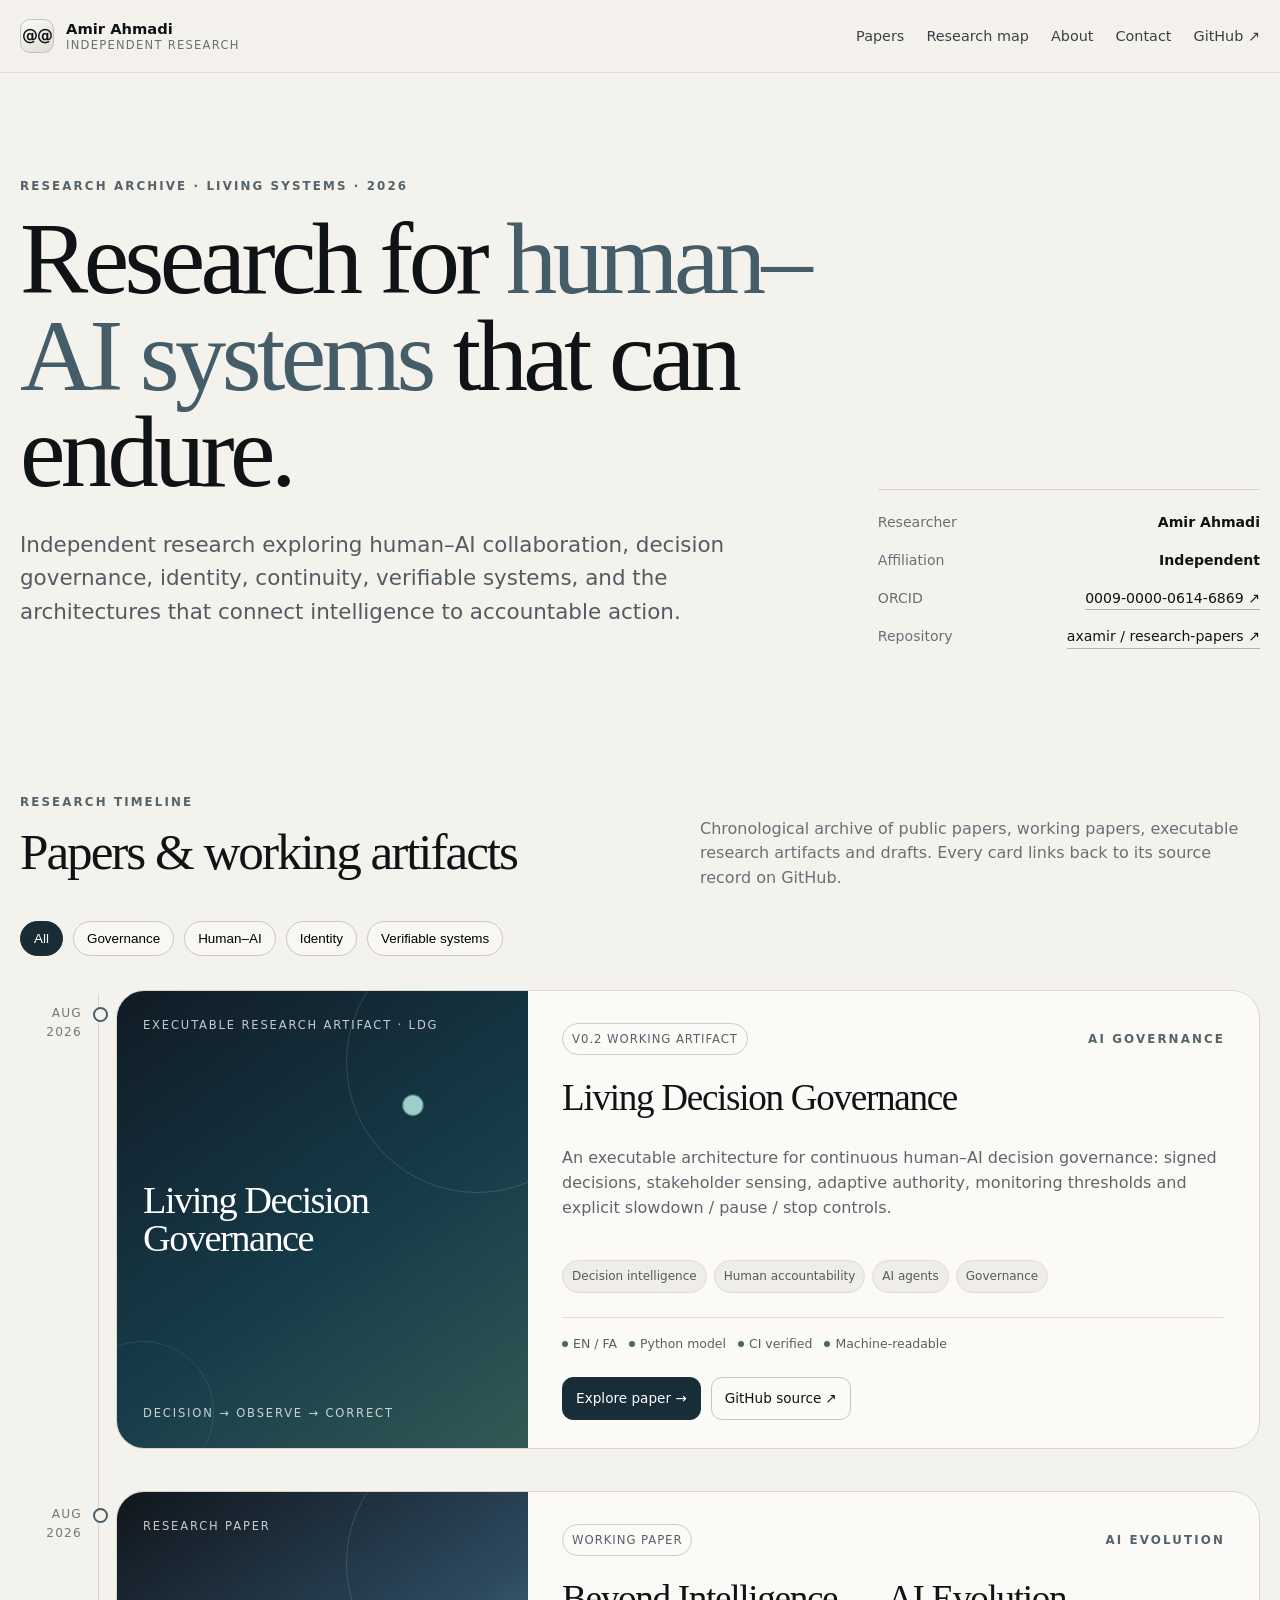
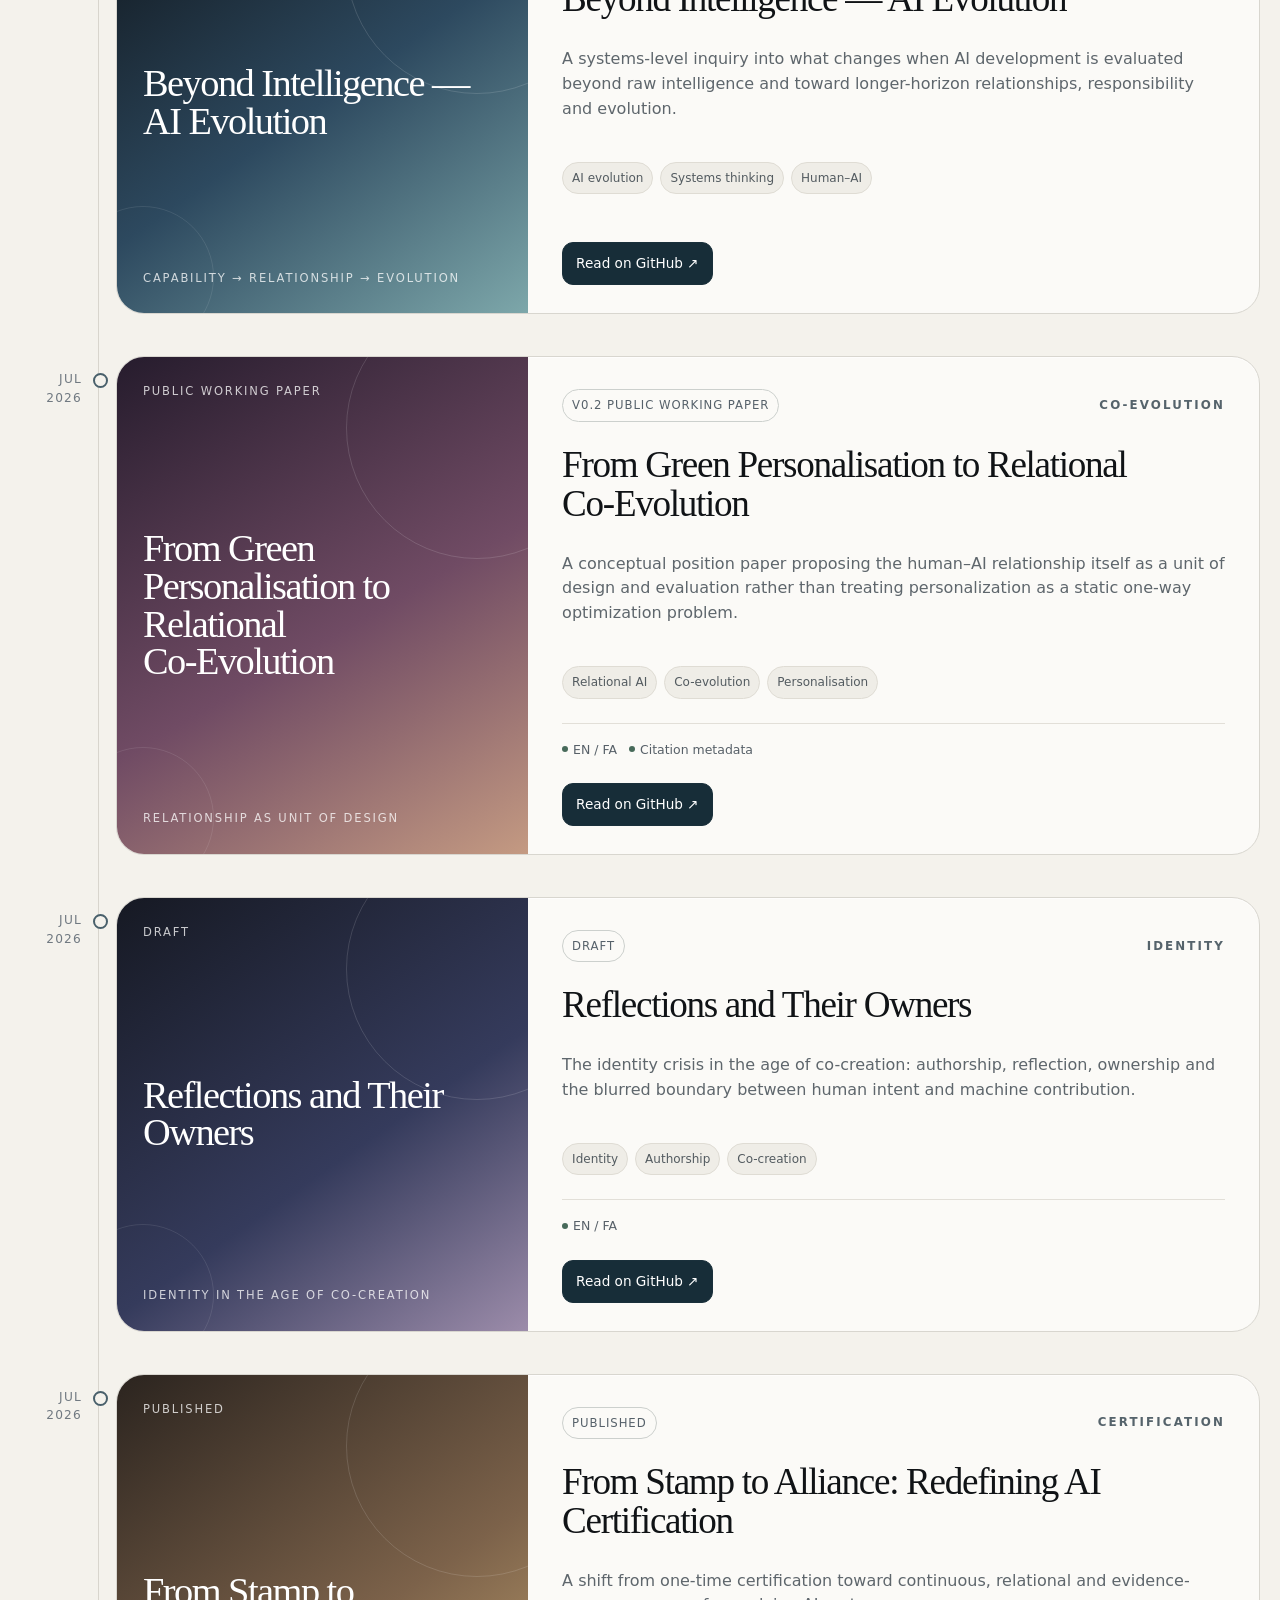
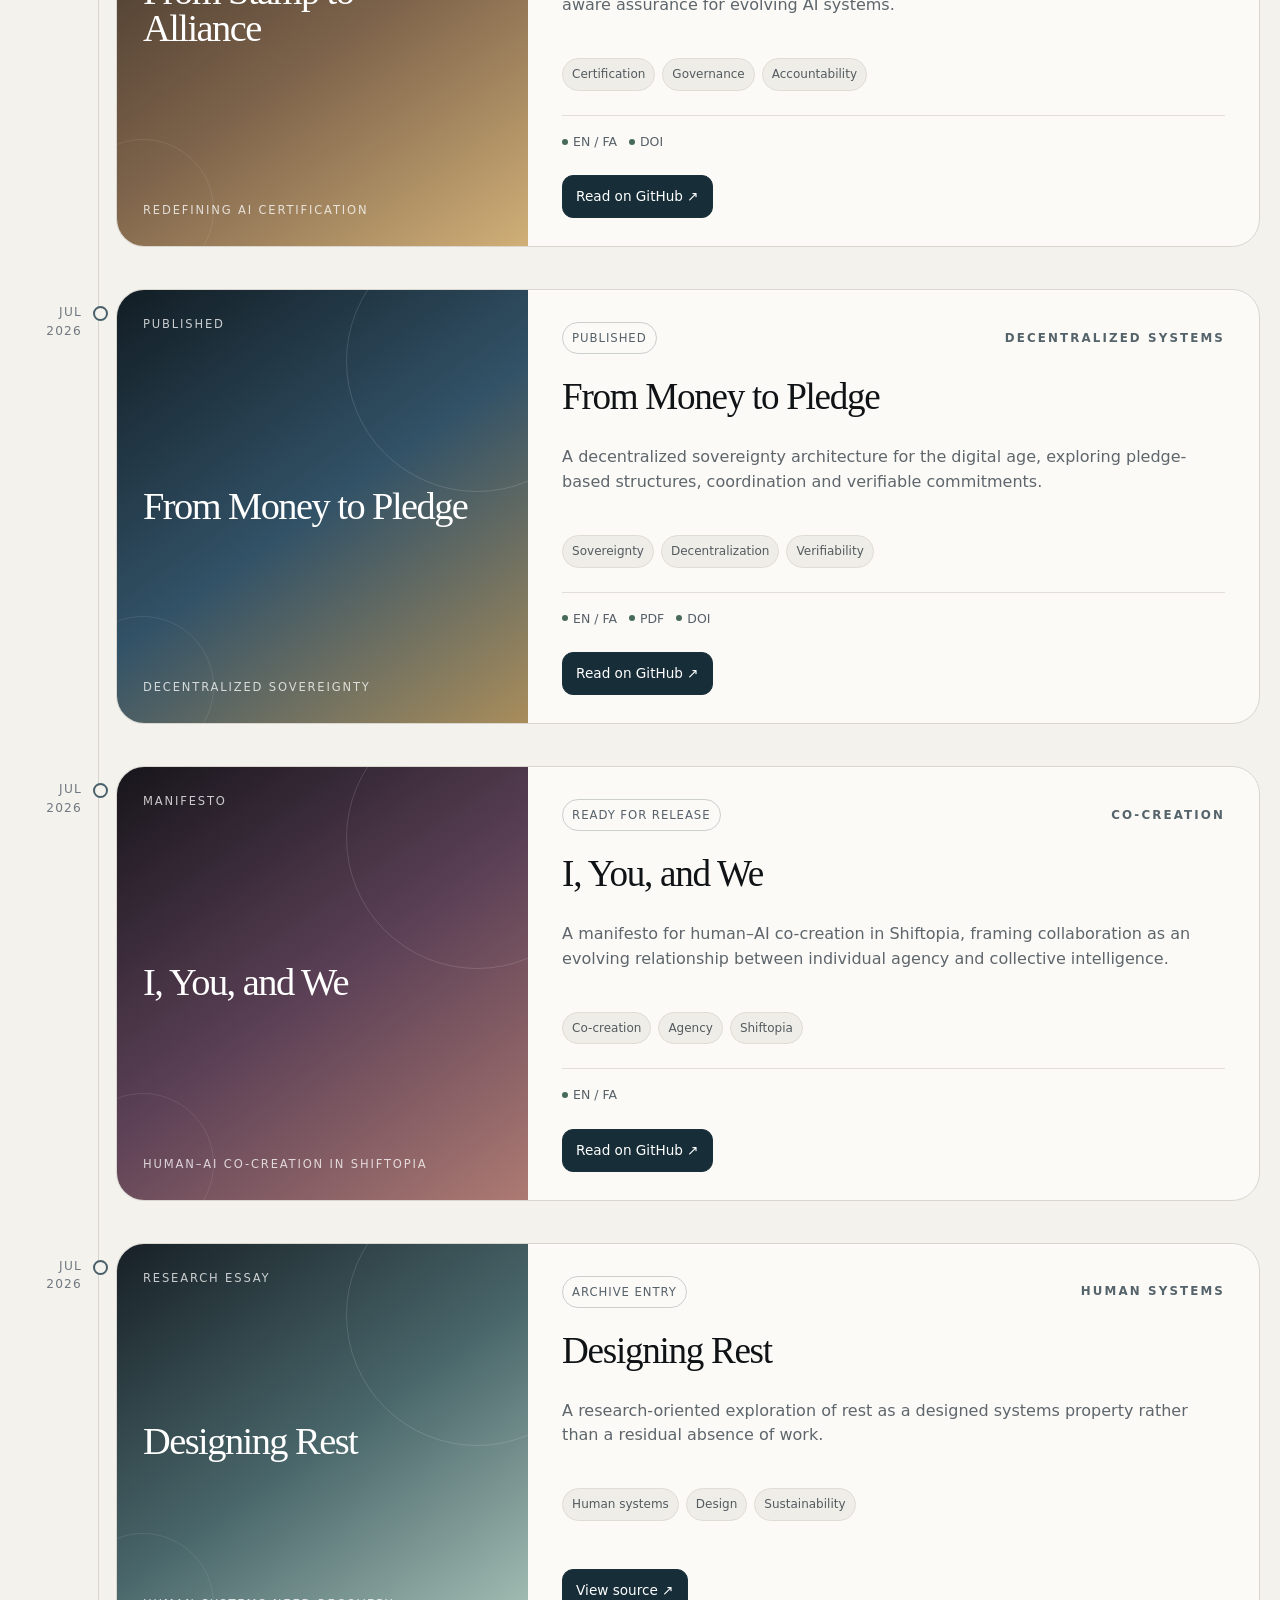
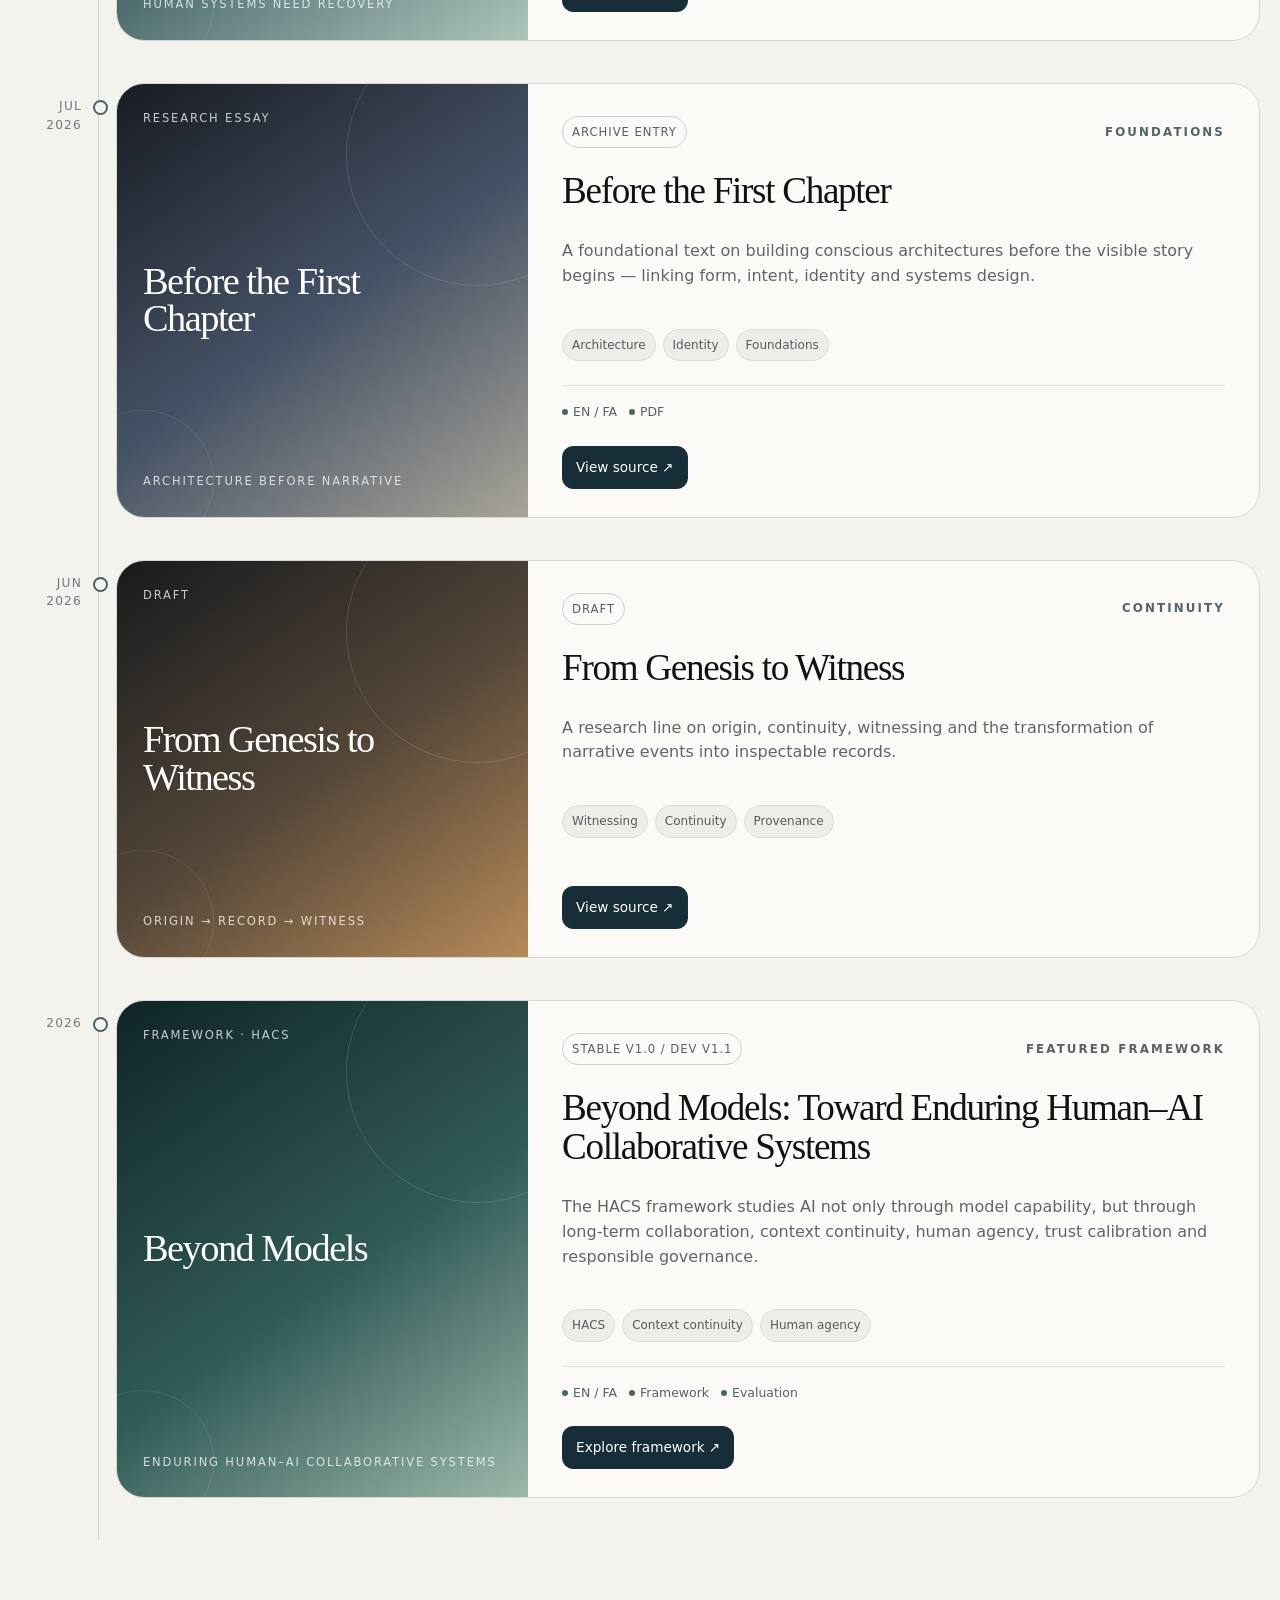
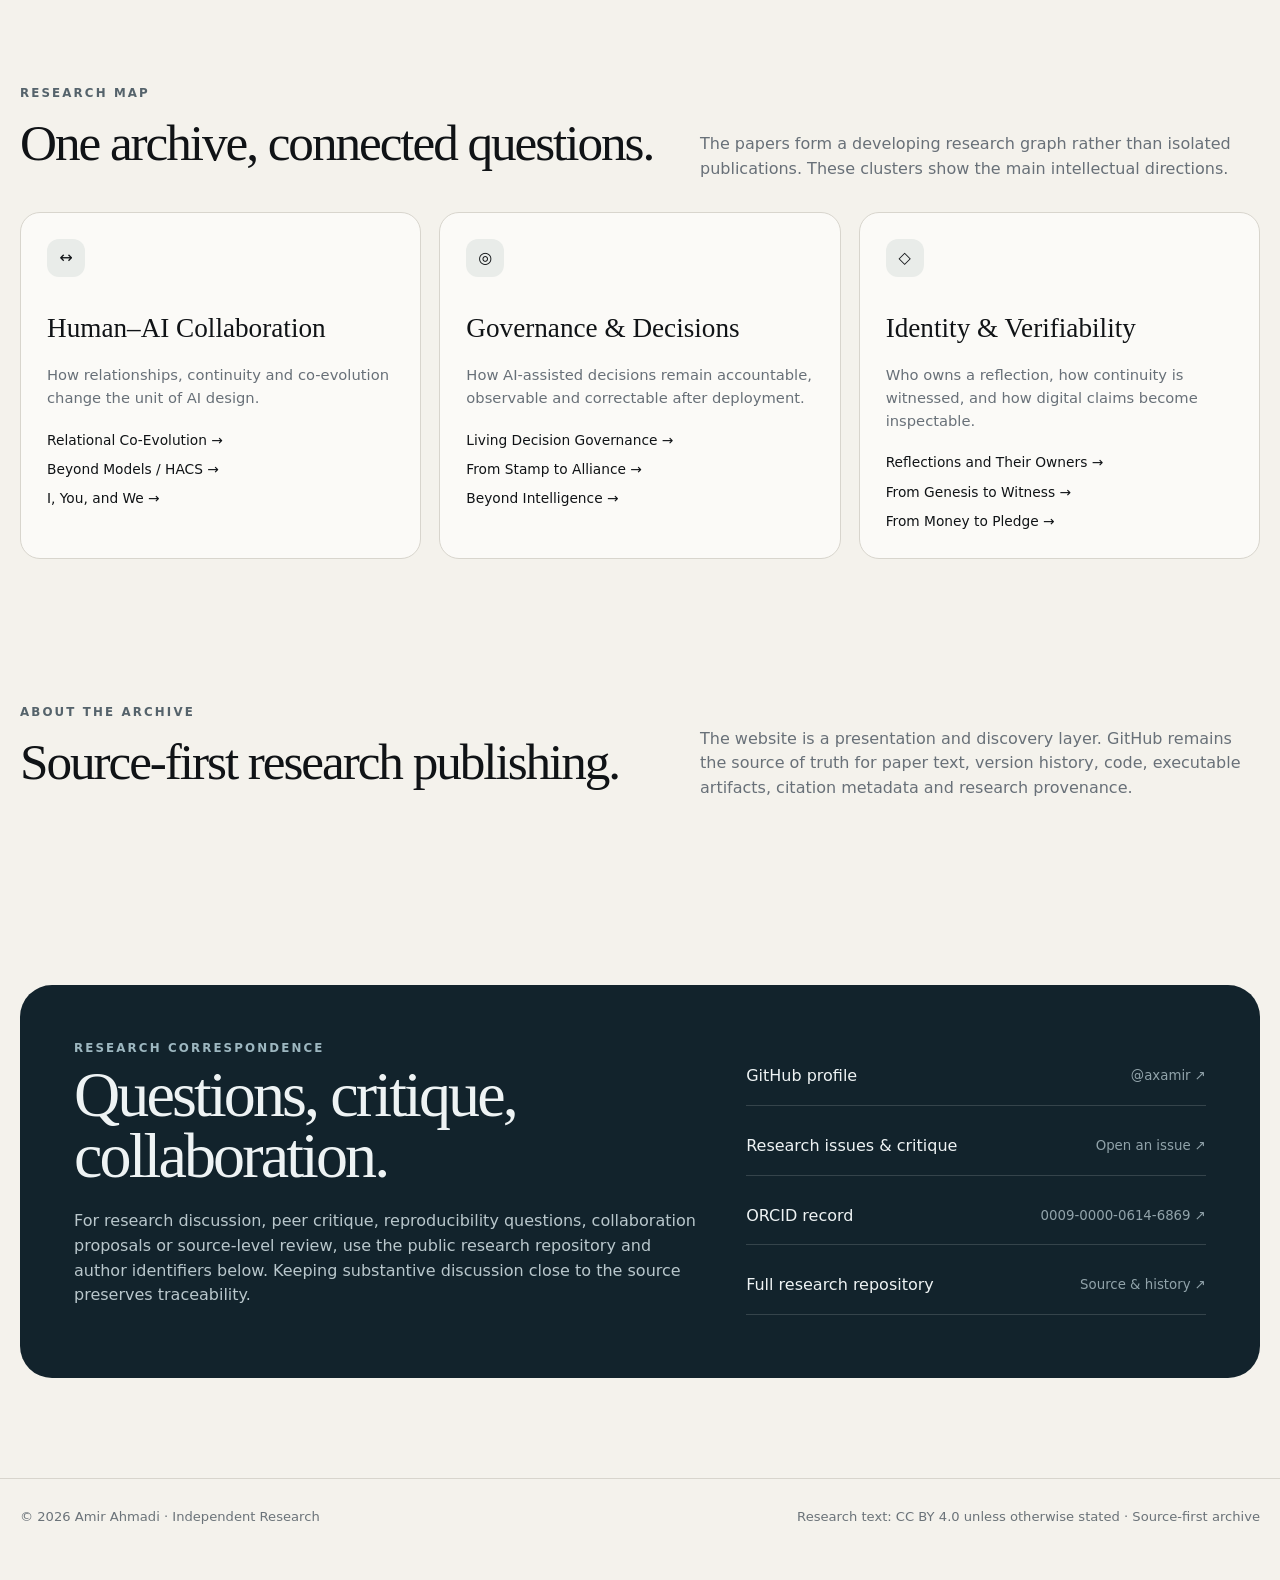
==== site/index.html @ e6591ce4 "Build professional responsive research hub landing page" ====
<!doctype html>
<html lang="en">
<head>
<meta charset="utf-8"><meta name="viewport" content="width=device-width,initial-scale=1"><meta name="theme-color" content="#f4f2ec">
<title>Amir Ahmadi — Research</title>
<meta name="description" content="Independent research on human–AI collaboration, governance, identity, decision intelligence and verifiable systems by Amir Ahmadi.">
<meta property="og:title" content="Amir Ahmadi — Research"><meta property="og:description" content="Independent research on human–AI systems, governance, identity and verifiable systems."><meta property="og:type" content="website">
<link rel="stylesheet" href="assets/styles.css">
</head>
<body>
<header class="topbar"><div class="shell nav">
<a class="brand" href="#top" aria-label="Amir Ahmadi Research home"><span class="brand-mark">@@</span><span class="brand-copy"><strong>Amir Ahmadi</strong><span>Independent Research</span></span></a>
<nav class="navlinks" aria-label="Primary"><a href="#papers">Papers</a><a href="#map">Research map</a><a href="#about">About</a><a href="#contact">Contact</a><a href="https://github.com/axamir/amir-ahmadi-research-papers" target="_blank" rel="noopener">GitHub ↗</a></nav>
<button class="menu-btn" aria-label="Open menu" aria-expanded="false">☰</button>
</div></header>
<main id="top">
<section class="hero"><div class="shell hero-grid"><div>
<div class="eyebrow">Research archive · living systems · 2026</div>
<h1>Research for <em>human–AI systems</em> that can endure.</h1>
<p class="lead">Independent research exploring human–AI collaboration, decision governance, identity, continuity, verifiable systems, and the architectures that connect intelligence to accountable action.</p>
</div><aside class="hero-meta" aria-label="Research profile">
<div class="meta-row"><span>Researcher</span><strong>Amir Ahmadi</strong></div><div class="meta-row"><span>Affiliation</span><strong>Independent</strong></div><div class="meta-row"><span>ORCID</span><a href="https://orcid.org/0009-0000-0614-6869" target="_blank" rel="noopener">0009-0000-0614-6869 ↗</a></div><div class="meta-row"><span>Repository</span><a href="https://github.com/axamir/amir-ahmadi-research-papers" target="_blank" rel="noopener">axamir / research-papers ↗</a></div>
</aside></div></section>
<section class="section" id="papers"><div class="shell"><div class="section-head"><div><div class="eyebrow">Research timeline</div><h2>Papers & working artifacts</h2></div><p>Chronological archive of public papers, working papers, executable research artifacts and drafts. Every card links back to its source record on GitHub.</p></div>
<div class="toolbar" aria-label="Filter papers"><button class="chip active" data-filter="all">All</button><button class="chip" data-filter="governance">Governance</button><button class="chip" data-filter="collaboration">Human–AI</button><button class="chip" data-filter="identity">Identity</button><button class="chip" data-filter="verifiable">Verifiable systems</button></div>
<div class="timeline">
<article class="entry" data-topic="governance collaboration verifiable"><div class="entry-date">Aug<br>2026</div><div class="paper-card"><div class="cover ldg"><div class="cover-kicker">Executable Research Artifact · LDG</div><div class="cover-title">Living Decision Governance</div><div class="cover-code">Decision → Observe → Correct</div></div><div class="paper-body"><div class="paper-top"><span class="status">v0.2 working artifact</span><span class="eyebrow">AI governance</span></div><h3>Living Decision Governance</h3><p class="subtitle">An executable architecture for continuous human–AI decision governance: signed decisions, stakeholder sensing, adaptive authority, monitoring thresholds and explicit slowdown / pause / stop controls.</p><div class="tags"><span class="tag">Decision intelligence</span><span class="tag">Human accountability</span><span class="tag">AI agents</span><span class="tag">Governance</span></div><div class="badges"><span>EN / FA</span><span>Python model</span><span>CI verified</span><span>Machine-readable</span></div><div class="actions"><a class="btn primary" href="../papers/2026-living-decision-governance/website/index.html">Explore paper →</a><a class="btn ghost" href="https://github.com/axamir/amir-ahmadi-research-papers/tree/main/papers/2026-living-decision-governance" target="_blank" rel="noopener">GitHub source ↗</a></div></div></div></article>
<article class="entry" data-topic="collaboration governance"><div class="entry-date">Aug<br>2026</div><div class="paper-card"><div class="cover beyond"><div class="cover-kicker">Research Paper</div><div class="cover-title">Beyond Intelligence — AI Evolution</div><div class="cover-code">Capability → Relationship → Evolution</div></div><div class="paper-body"><div class="paper-top"><span class="status">Working paper</span><span class="eyebrow">AI evolution</span></div><h3>Beyond Intelligence — AI Evolution</h3><p class="subtitle">A systems-level inquiry into what changes when AI development is evaluated beyond raw intelligence and toward longer-horizon relationships, responsibility and evolution.</p><div class="tags"><span class="tag">AI evolution</span><span class="tag">Systems thinking</span><span class="tag">Human–AI</span></div><div class="actions"><a class="btn primary" href="https://github.com/axamir/amir-ahmadi-research-papers/tree/main/papers/beyond-intelligence-ai-evolution" target="_blank" rel="noopener">Read on GitHub ↗</a></div></div></div></article>
<article class="entry" data-topic="collaboration"><div class="entry-date">Jul<br>2026</div><div class="paper-card"><div class="cover relation"><div class="cover-kicker">Public Working Paper</div><div class="cover-title">From Green Personalisation to Relational Co‑Evolution</div><div class="cover-code">Relationship as unit of design</div></div><div class="paper-body"><div class="paper-top"><span class="status">v0.2 public working paper</span><span class="eyebrow">Co-evolution</span></div><h3>From Green Personalisation to Relational Co‑Evolution</h3><p class="subtitle">A conceptual position paper proposing the human–AI relationship itself as a unit of design and evaluation rather than treating personalization as a static one-way optimization problem.</p><div class="tags"><span class="tag">Relational AI</span><span class="tag">Co-evolution</span><span class="tag">Personalisation</span></div><div class="badges"><span>EN / FA</span><span>Citation metadata</span></div><div class="actions"><a class="btn primary" href="https://github.com/axamir/amir-ahmadi-research-papers/tree/main/papers/2026-relational-co-evolution" target="_blank" rel="noopener">Read on GitHub ↗</a></div></div></div></article>
<article class="entry" data-topic="collaboration identity"><div class="entry-date">Jul<br>2026</div><div class="paper-card"><div class="cover reflect"><div class="cover-kicker">Draft</div><div class="cover-title">Reflections and Their Owners</div><div class="cover-code">Identity in the age of co-creation</div></div><div class="paper-body"><div class="paper-top"><span class="status">Draft</span><span class="eyebrow">Identity</span></div><h3>Reflections and Their Owners</h3><p class="subtitle">The identity crisis in the age of co-creation: authorship, reflection, ownership and the blurred boundary between human intent and machine contribution.</p><div class="tags"><span class="tag">Identity</span><span class="tag">Authorship</span><span class="tag">Co-creation</span></div><div class="badges"><span>EN / FA</span></div><div class="actions"><a class="btn primary" href="https://github.com/axamir/amir-ahmadi-research-papers/tree/main/papers/2026-reflections-and-their-owners" target="_blank" rel="noopener">Read on GitHub ↗</a></div></div></div></article>
<article class="entry" data-topic="verifiable governance"><div class="entry-date">Jul<br>2026</div><div class="paper-card"><div class="cover stamp"><div class="cover-kicker">Published</div><div class="cover-title">From Stamp to Alliance</div><div class="cover-code">Redefining AI certification</div></div><div class="paper-body"><div class="paper-top"><span class="status">Published</span><span class="eyebrow">Certification</span></div><h3>From Stamp to Alliance: Redefining AI Certification</h3><p class="subtitle">A shift from one-time certification toward continuous, relational and evidence-aware assurance for evolving AI systems.</p><div class="tags"><span class="tag">Certification</span><span class="tag">Governance</span><span class="tag">Accountability</span></div><div class="badges"><span>EN / FA</span><span>DOI</span></div><div class="actions"><a class="btn primary" href="https://github.com/axamir/amir-ahmadi-research-papers/tree/main/papers/2026-from-stamp-to-alliance" target="_blank" rel="noopener">Read on GitHub ↗</a></div></div></div></article>
<article class="entry" data-topic="verifiable governance"><div class="entry-date">Jul<br>2026</div><div class="paper-card"><div class="cover pledge"><div class="cover-kicker">Published</div><div class="cover-title">From Money to Pledge</div><div class="cover-code">Decentralized sovereignty</div></div><div class="paper-body"><div class="paper-top"><span class="status">Published</span><span class="eyebrow">Decentralized systems</span></div><h3>From Money to Pledge</h3><p class="subtitle">A decentralized sovereignty architecture for the digital age, exploring pledge-based structures, coordination and verifiable commitments.</p><div class="tags"><span class="tag">Sovereignty</span><span class="tag">Decentralization</span><span class="tag">Verifiability</span></div><div class="badges"><span>EN / FA</span><span>PDF</span><span>DOI</span></div><div class="actions"><a class="btn primary" href="https://github.com/axamir/amir-ahmadi-research-papers/tree/main/papers/2026-from-pledge-to-sovereignty" target="_blank" rel="noopener">Read on GitHub ↗</a></div></div></div></article>
<article class="entry" data-topic="collaboration"><div class="entry-date">Jul<br>2026</div><div class="paper-card"><div class="cover manifesto"><div class="cover-kicker">Manifesto</div><div class="cover-title">I, You, and We</div><div class="cover-code">Human–AI co-creation in Shiftopia</div></div><div class="paper-body"><div class="paper-top"><span class="status">Ready for release</span><span class="eyebrow">Co-creation</span></div><h3>I, You, and We</h3><p class="subtitle">A manifesto for human–AI co-creation in Shiftopia, framing collaboration as an evolving relationship between individual agency and collective intelligence.</p><div class="tags"><span class="tag">Co-creation</span><span class="tag">Agency</span><span class="tag">Shiftopia</span></div><div class="badges"><span>EN / FA</span></div><div class="actions"><a class="btn primary" href="https://github.com/axamir/amir-ahmadi-research-papers/tree/main/papers/2026-human-ai-co-creation-manifesto" target="_blank" rel="noopener">Read on GitHub ↗</a></div></div></div></article>
<article class="entry" data-topic="collaboration"><div class="entry-date">Jul<br>2026</div><div class="paper-card"><div class="cover rest"><div class="cover-kicker">Research Essay</div><div class="cover-title">Designing Rest</div><div class="cover-code">Human systems need recovery</div></div><div class="paper-body"><div class="paper-top"><span class="status">Archive entry</span><span class="eyebrow">Human systems</span></div><h3>Designing Rest</h3><p class="subtitle">A research-oriented exploration of rest as a designed systems property rather than a residual absence of work.</p><div class="tags"><span class="tag">Human systems</span><span class="tag">Design</span><span class="tag">Sustainability</span></div><div class="actions"><a class="btn primary" href="https://github.com/axamir/amir-ahmadi-research-papers/tree/main/papers/2026-designing-rest" target="_blank" rel="noopener">View source ↗</a></div></div></div></article>
<article class="entry" data-topic="collaboration identity"><div class="entry-date">Jul<br>2026</div><div class="paper-card"><div class="cover chapter"><div class="cover-kicker">Research Essay</div><div class="cover-title">Before the First Chapter</div><div class="cover-code">Architecture before narrative</div></div><div class="paper-body"><div class="paper-top"><span class="status">Archive entry</span><span class="eyebrow">Foundations</span></div><h3>Before the First Chapter</h3><p class="subtitle">A foundational text on building conscious architectures before the visible story begins — linking form, intent, identity and systems design.</p><div class="tags"><span class="tag">Architecture</span><span class="tag">Identity</span><span class="tag">Foundations</span></div><div class="badges"><span>EN / FA</span><span>PDF</span></div><div class="actions"><a class="btn primary" href="https://github.com/axamir/amir-ahmadi-research-papers/tree/main/papers/2026-before-the-first-chapter" target="_blank" rel="noopener">View source ↗</a></div></div></div></article>
<article class="entry" data-topic="identity verifiable"><div class="entry-date">Jun<br>2026</div><div class="paper-card"><div class="cover genesis"><div class="cover-kicker">Draft</div><div class="cover-title">From Genesis to Witness</div><div class="cover-code">Origin → record → witness</div></div><div class="paper-body"><div class="paper-top"><span class="status">Draft</span><span class="eyebrow">Continuity</span></div><h3>From Genesis to Witness</h3><p class="subtitle">A research line on origin, continuity, witnessing and the transformation of narrative events into inspectable records.</p><div class="tags"><span class="tag">Witnessing</span><span class="tag">Continuity</span><span class="tag">Provenance</span></div><div class="actions"><a class="btn primary" href="https://github.com/axamir/amir-ahmadi-research-papers/tree/main/papers/2026-from-genesis-to-witness" target="_blank" rel="noopener">View source ↗</a></div></div></div></article>
<article class="entry" data-topic="collaboration governance"><div class="entry-date">2026</div><div class="paper-card"><div class="cover hacs"><div class="cover-kicker">Framework · HACS</div><div class="cover-title">Beyond Models</div><div class="cover-code">Enduring Human–AI Collaborative Systems</div></div><div class="paper-body"><div class="paper-top"><span class="status">Stable v1.0 / dev v1.1</span><span class="eyebrow">Featured framework</span></div><h3>Beyond Models: Toward Enduring Human–AI Collaborative Systems</h3><p class="subtitle">The HACS framework studies AI not only through model capability, but through long-term collaboration, context continuity, human agency, trust calibration and responsible governance.</p><div class="tags"><span class="tag">HACS</span><span class="tag">Context continuity</span><span class="tag">Human agency</span></div><div class="badges"><span>EN / FA</span><span>Framework</span><span>Evaluation</span></div><div class="actions"><a class="btn primary" href="https://github.com/axamir/amir-ahmadi-research-papers/tree/main/2026/beyond-models-hacs" target="_blank" rel="noopener">Explore framework ↗</a></div></div></div></article>
</div></div></section>
<section class="section" id="map"><div class="shell"><div class="section-head"><div><div class="eyebrow">Research map</div><h2>One archive, connected questions.</h2></div><p>The papers form a developing research graph rather than isolated publications. These clusters show the main intellectual directions.</p></div><div class="research-map">
<div class="map-card"><div class="map-icon">↔</div><h3>Human–AI Collaboration</h3><p>How relationships, continuity and co-evolution change the unit of AI design.</p><div class="map-links"><a href="#papers">Relational Co-Evolution →</a><a href="#papers">Beyond Models / HACS →</a><a href="#papers">I, You, and We →</a></div></div>
<div class="map-card"><div class="map-icon">◎</div><h3>Governance & Decisions</h3><p>How AI-assisted decisions remain accountable, observable and correctable after deployment.</p><div class="map-links"><a href="#papers">Living Decision Governance →</a><a href="#papers">From Stamp to Alliance →</a><a href="#papers">Beyond Intelligence →</a></div></div>
<div class="map-card"><div class="map-icon">◇</div><h3>Identity & Verifiability</h3><p>Who owns a reflection, how continuity is witnessed, and how digital claims become inspectable.</p><div class="map-links"><a href="#papers">Reflections and Their Owners →</a><a href="#papers">From Genesis to Witness →</a><a href="#papers">From Money to Pledge →</a></div></div>
</div></div></section>
<section class="section" id="about"><div class="shell"><div class="section-head"><div><div class="eyebrow">About the archive</div><h2>Source-first research publishing.</h2></div><p>The website is a presentation and discovery layer. GitHub remains the source of truth for paper text, version history, code, executable artifacts, citation metadata and research provenance.</p></div></div></section>
<section class="contact" id="contact"><div class="shell"><div class="contact-card"><div><div class="eyebrow" style="color:#9db7c0">Research correspondence</div><h2>Questions, critique, collaboration.</h2><p>For research discussion, peer critique, reproducibility questions, collaboration proposals or source-level review, use the public research repository and author identifiers below. Keeping substantive discussion close to the source preserves traceability.</p></div><div class="contact-links">
<a class="contact-link" href="https://github.com/axamir" target="_blank" rel="noopener"><span>GitHub profile</span><small>@axamir ↗</small></a>
<a class="contact-link" href="https://github.com/axamir/amir-ahmadi-research-papers/issues" target="_blank" rel="noopener"><span>Research issues & critique</span><small>Open an issue ↗</small></a>
<a class="contact-link" href="https://orcid.org/0009-0000-0614-6869" target="_blank" rel="noopener"><span>ORCID record</span><small>0009-0000-0614-6869 ↗</small></a>
<a class="contact-link" href="https://github.com/axamir/amir-ahmadi-research-papers" target="_blank" rel="noopener"><span>Full research repository</span><small>Source & history ↗</small></a>
</div></div></div></section>
</main>
<footer class="footer"><div class="shell footer-row"><span>© <span data-year>2026</span> Amir Ahmadi · Independent Research</span><span>Research text: CC BY 4.0 unless otherwise stated · Source-first archive</span></div></footer>
<script src="assets/app.js"></script>
</body></html>
---- site/assets/styles.css ----
:root{
  --bg:#f4f2ec;--surface:#fbfaf7;--ink:#101316;--muted:#687078;--line:#d8d5cd;
  --accent:#162d3a;--accent2:#7c9aa3;--warm:#9b7653;--good:#315b49;--shadow:0 18px 55px rgba(24,31,35,.08);
  --radius-xl:28px;--radius-lg:20px;--radius-md:14px;--max:1320px;
}
*{box-sizing:border-box}html{scroll-behavior:smooth}body{margin:0;background:var(--bg);color:var(--ink);font-family:Inter,ui-sans-serif,system-ui,-apple-system,BlinkMacSystemFont,"Segoe UI",sans-serif;line-height:1.55;-webkit-font-smoothing:antialiased}a{color:inherit}img{max-width:100%;display:block}.shell{width:min(calc(100% - 40px),var(--max));margin:auto}.topbar{position:sticky;top:0;z-index:40;background:rgba(244,242,236,.86);backdrop-filter:blur(18px);border-bottom:1px solid rgba(16,19,22,.08)}.nav{height:72px;display:flex;align-items:center;justify-content:space-between;gap:24px}.brand{display:flex;align-items:center;gap:12px;text-decoration:none}.brand-mark{width:34px;height:34px;border-radius:10px;border:1px solid #bec3c4;display:grid;place-items:center;background:linear-gradient(145deg,#fcfcf8,#dedbd3);font-weight:800;letter-spacing:-.06em}.brand-copy{display:grid;line-height:1.05}.brand-copy strong{font-size:.92rem}.brand-copy span{font-size:.72rem;color:var(--muted);letter-spacing:.11em;text-transform:uppercase;margin-top:3px}.navlinks{display:flex;align-items:center;gap:22px}.navlinks a{text-decoration:none;font-size:.9rem;color:#394047}.navlinks a:hover{color:#000}.menu-btn{display:none;border:0;background:transparent;padding:8px;font-size:1.2rem}.hero{padding:104px 0 72px}.hero-grid{display:grid;grid-template-columns:minmax(0,1.35fr) minmax(300px,.65fr);gap:64px;align-items:end}.eyebrow{text-transform:uppercase;letter-spacing:.18em;font-size:.74rem;color:#55636b;font-weight:700}.hero h1{font-family:Georgia,"Times New Roman",serif;font-weight:500;letter-spacing:-.045em;line-height:.94;font-size:clamp(4rem,8vw,7.6rem);margin:16px 0 28px;max-width:980px}.hero h1 em{font-style:normal;color:#455d68}.lead{font-size:clamp(1.08rem,1.7vw,1.34rem);color:#525b62;max-width:760px}.hero-meta{border-top:1px solid var(--line);padding-top:22px;display:grid;gap:16px}.meta-row{display:flex;justify-content:space-between;gap:18px;font-size:.88rem}.meta-row span:first-child{color:var(--muted)}.meta-row a{text-decoration:none;border-bottom:1px solid #aeb5b5}.section{padding:72px 0}.section-head{display:flex;align-items:end;justify-content:space-between;gap:24px;margin-bottom:30px}.section-head h2{font-family:Georgia,"Times New Roman",serif;font-size:clamp(2.2rem,4vw,4.1rem);letter-spacing:-.04em;font-weight:500;margin:0}.section-head p{color:var(--muted);max-width:560px;margin:0}.toolbar{display:flex;gap:10px;flex-wrap:wrap;margin:20px 0 34px}.chip{appearance:none;border:1px solid #cac7c0;background:#f8f7f3;padding:9px 13px;border-radius:999px;font-size:.84rem;cursor:pointer}.chip.active,.chip:hover{background:#192b35;color:white;border-color:#192b35}.timeline{position:relative}.timeline:before{content:"";position:absolute;left:78px;top:4px;bottom:0;width:1px;background:var(--line)}.entry{display:grid;grid-template-columns:62px 1fr;gap:34px;padding:0 0 42px;position:relative}.entry-date{font-size:.76rem;text-transform:uppercase;letter-spacing:.1em;color:#707981;text-align:right;padding-top:14px}.entry-date:after{content:"";position:absolute;left:73px;top:17px;width:11px;height:11px;border-radius:50%;background:var(--bg);border:2px solid #49606b}.paper-card{display:grid;grid-template-columns:minmax(240px,.72fr) minmax(0,1.28fr);background:var(--surface);border:1px solid #d8d6cf;border-radius:var(--radius-xl);overflow:hidden;box-shadow:0 1px 0 rgba(255,255,255,.7) inset;transition:transform .25s ease,box-shadow .25s ease,border-color .25s ease}.paper-card:hover{transform:translateY(-4px);box-shadow:var(--shadow);border-color:#c5c1b6}.cover{min-height:330px;position:relative;overflow:hidden;padding:26px;display:flex;flex-direction:column;justify-content:space-between;color:white}.cover:before,.cover:after{content:"";position:absolute;border-radius:50%;filter:blur(.1px);opacity:.55}.cover:before{width:260px;height:260px;right:-80px;top:-60px;border:1px solid rgba(255,255,255,.25)}.cover:after{width:140px;height:140px;left:-45px;bottom:-35px;border:1px solid rgba(255,255,255,.18)}.cover.ldg{background:radial-gradient(circle at 72% 25%,#9dcec9 0 2%,transparent 2.5%),linear-gradient(145deg,#101b25,#163b49 55%,#315a55)}.cover.relation{background:linear-gradient(150deg,#261c2d,#704b64 55%,#c49a82)}.cover.hacs{background:linear-gradient(145deg,#0f2427,#315b57 55%,#9bb8a9)}.cover.reflect{background:linear-gradient(145deg,#161923,#353b5c 58%,#9c8caa)}.cover.stamp{background:linear-gradient(145deg,#2b241f,#7c624a 55%,#d0af77)}.cover.pledge{background:linear-gradient(145deg,#121d24,#325267 50%,#a98d5b)}.cover.manifesto{background:linear-gradient(145deg,#17151b,#5b4056 50%,#ad7a72)}.cover.rest{background:linear-gradient(145deg,#172026,#49666a 50%,#abc5ba)}.cover.chapter{background:linear-gradient(145deg,#181b22,#455266 52%,#a8a497)}.cover.genesis{background:linear-gradient(145deg,#171a1d,#544638 52%,#b58a58)}.cover.beyond{background:linear-gradient(145deg,#10161c,#2d495f 50%,#7da7aa)}.cover-kicker,.cover-code{position:relative;z-index:1;font-size:.72rem;letter-spacing:.16em;text-transform:uppercase;color:rgba(255,255,255,.76)}.cover-title{position:relative;z-index:1;font-family:Georgia,"Times New Roman",serif;font-size:clamp(1.9rem,3vw,3.1rem);line-height:.98;letter-spacing:-.04em;max-width:92%}.paper-body{padding:32px 34px 28px;display:flex;flex-direction:column}.paper-top{display:flex;justify-content:space-between;align-items:center;gap:16px}.status{font-size:.73rem;letter-spacing:.08em;text-transform:uppercase;border:1px solid #ccd0cd;border-radius:999px;padding:6px 9px;color:#56616a}.paper-body h3{font-family:Georgia,"Times New Roman",serif;font-size:clamp(1.7rem,2.9vw,2.7rem);font-weight:500;letter-spacing:-.035em;line-height:1.05;margin:24px 0 12px}.subtitle{color:#5e666c;font-size:1rem;max-width:710px}.tags{display:flex;gap:7px;flex-wrap:wrap;margin:24px 0}.tag{background:#efede7;border:1px solid #dfdcd4;border-radius:999px;padding:6px 9px;font-size:.75rem;color:#535b60}.badges{display:flex;gap:12px;flex-wrap:wrap;padding-top:16px;border-top:1px solid #e2dfd8;font-size:.78rem;color:#576068}.badges span{display:inline-flex;align-items:center;gap:5px}.badges span:before{content:"";width:6px;height:6px;border-radius:50%;background:#476a5a}.actions{display:flex;gap:10px;flex-wrap:wrap;margin-top:auto;padding-top:24px}.btn{text-decoration:none;border:1px solid #1a303b;border-radius:11px;padding:10px 13px;font-size:.85rem;display:inline-flex;align-items:center;gap:7px}.btn.primary{background:#172d38;color:white}.btn.ghost{border-color:#c7c6c0}.btn:hover{transform:translateY(-1px)}.research-map{display:grid;grid-template-columns:repeat(3,1fr);gap:18px}.map-card{background:var(--surface);border:1px solid var(--line);border-radius:var(--radius-lg);padding:26px}.map-icon{width:38px;height:38px;border-radius:12px;background:#e9ece9;display:grid;place-items:center;margin-bottom:30px}.map-card h3{font-family:Georgia,"Times New Roman",serif;font-size:1.7rem;margin:0 0 10px;font-weight:500}.map-card p{color:var(--muted);font-size:.92rem}.map-links{display:grid;gap:8px;margin-top:20px}.map-links a{text-decoration:none;font-size:.86rem}.contact{padding:82px 0 100px}.contact-card{background:#12232c;color:#eef3f4;border-radius:32px;padding:54px;display:grid;grid-template-columns:1.15fr .85fr;gap:50px}.contact-card h2{font-family:Georgia,"Times New Roman",serif;font-size:clamp(2.5rem,5vw,5rem);line-height:.95;letter-spacing:-.045em;font-weight:500;margin:8px 0 22px}.contact-card p{color:#b9c7cc;max-width:650px}.contact-links{display:grid;gap:12px;align-content:center}.contact-link{display:flex;justify-content:space-between;align-items:center;gap:18px;padding:16px 0;border-bottom:1px solid rgba(255,255,255,.15);text-decoration:none}.contact-link small{color:#91a3aa}.footer{padding:28px 0 52px;border-top:1px solid var(--line);color:#6b7379;font-size:.82rem}.footer-row{display:flex;justify-content:space-between;gap:20px;flex-wrap:wrap}.mobile-only{display:none}
@media(max-width:980px){.hero-grid,.contact-card{grid-template-columns:1fr}.hero{padding-top:76px}.research-map{grid-template-columns:1fr 1fr}.paper-card{grid-template-columns:290px 1fr}.cover{min-height:300px}}
@media(max-width:760px){.shell{width:min(calc(100% - 28px),var(--max))}.navlinks{display:none;position:absolute;top:72px;left:0;right:0;background:rgba(244,242,236,.98);padding:18px 20px 24px;border-bottom:1px solid var(--line);flex-direction:column;align-items:flex-start}.navlinks.open{display:flex}.menu-btn{display:block}.hero{padding:58px 0 48px}.hero h1{font-size:clamp(3.4rem,16vw,5.5rem)}.section{padding:52px 0}.section-head{align-items:flex-start;flex-direction:column}.timeline:before{left:9px}.entry{grid-template-columns:1fr;padding-left:30px;gap:10px}.entry-date{text-align:left;padding:0}.entry-date:after{left:4px;top:4px}.paper-card{grid-template-columns:1fr}.cover{min-height:240px}.paper-body{padding:26px 22px}.paper-body h3{font-size:2rem}.research-map{grid-template-columns:1fr}.contact-card{padding:34px 24px;border-radius:24px}.mobile-only{display:block}}
@media(max-width:420px){.nav{height:64px}.brand-copy span{display:none}.hero h1{font-size:3.45rem}.paper-body{padding:22px 18px}.cover{padding:20px}.actions .btn{width:100%;justify-content:center}.contact-card h2{font-size:2.65rem}.meta-row{flex-direction:column;gap:4px}.section-head h2{font-size:2.45rem}}
@media(prefers-reduced-motion:reduce){html{scroll-behavior:auto}.paper-card,.btn{transition:none!important}}
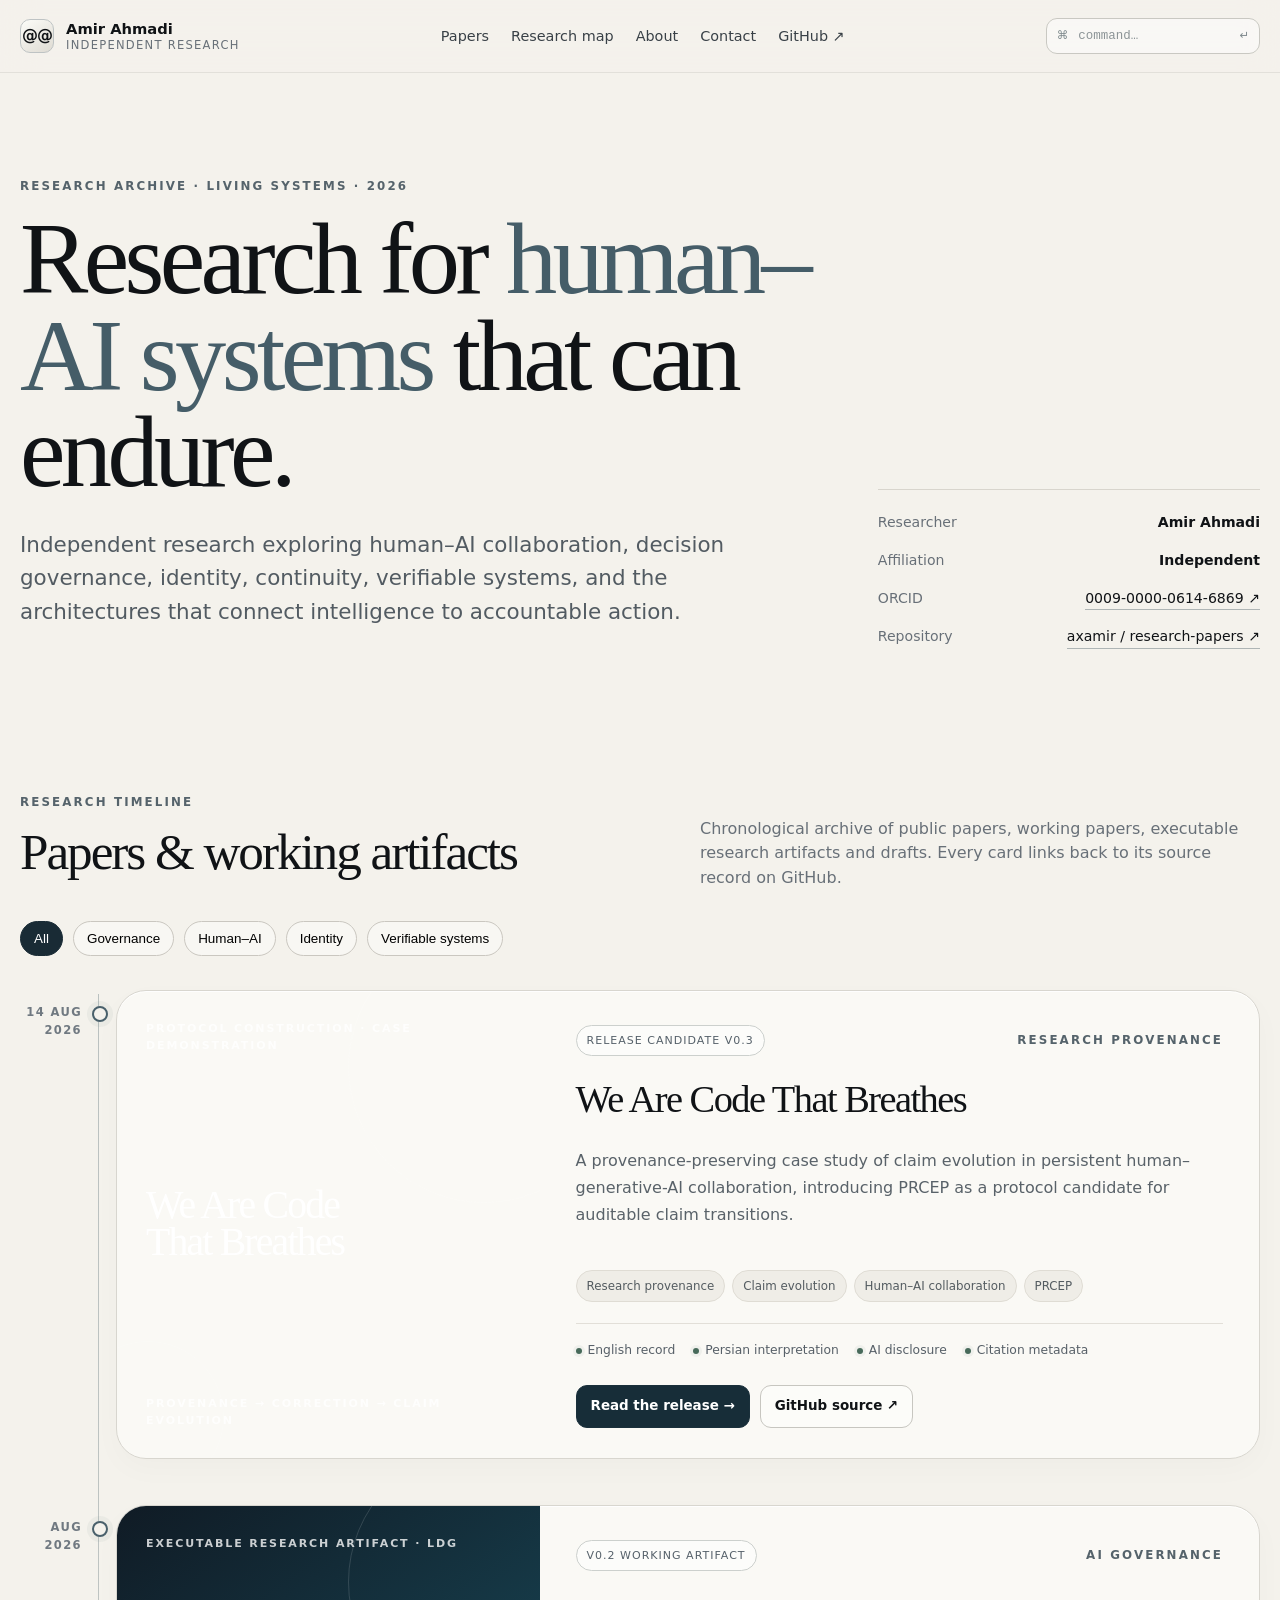
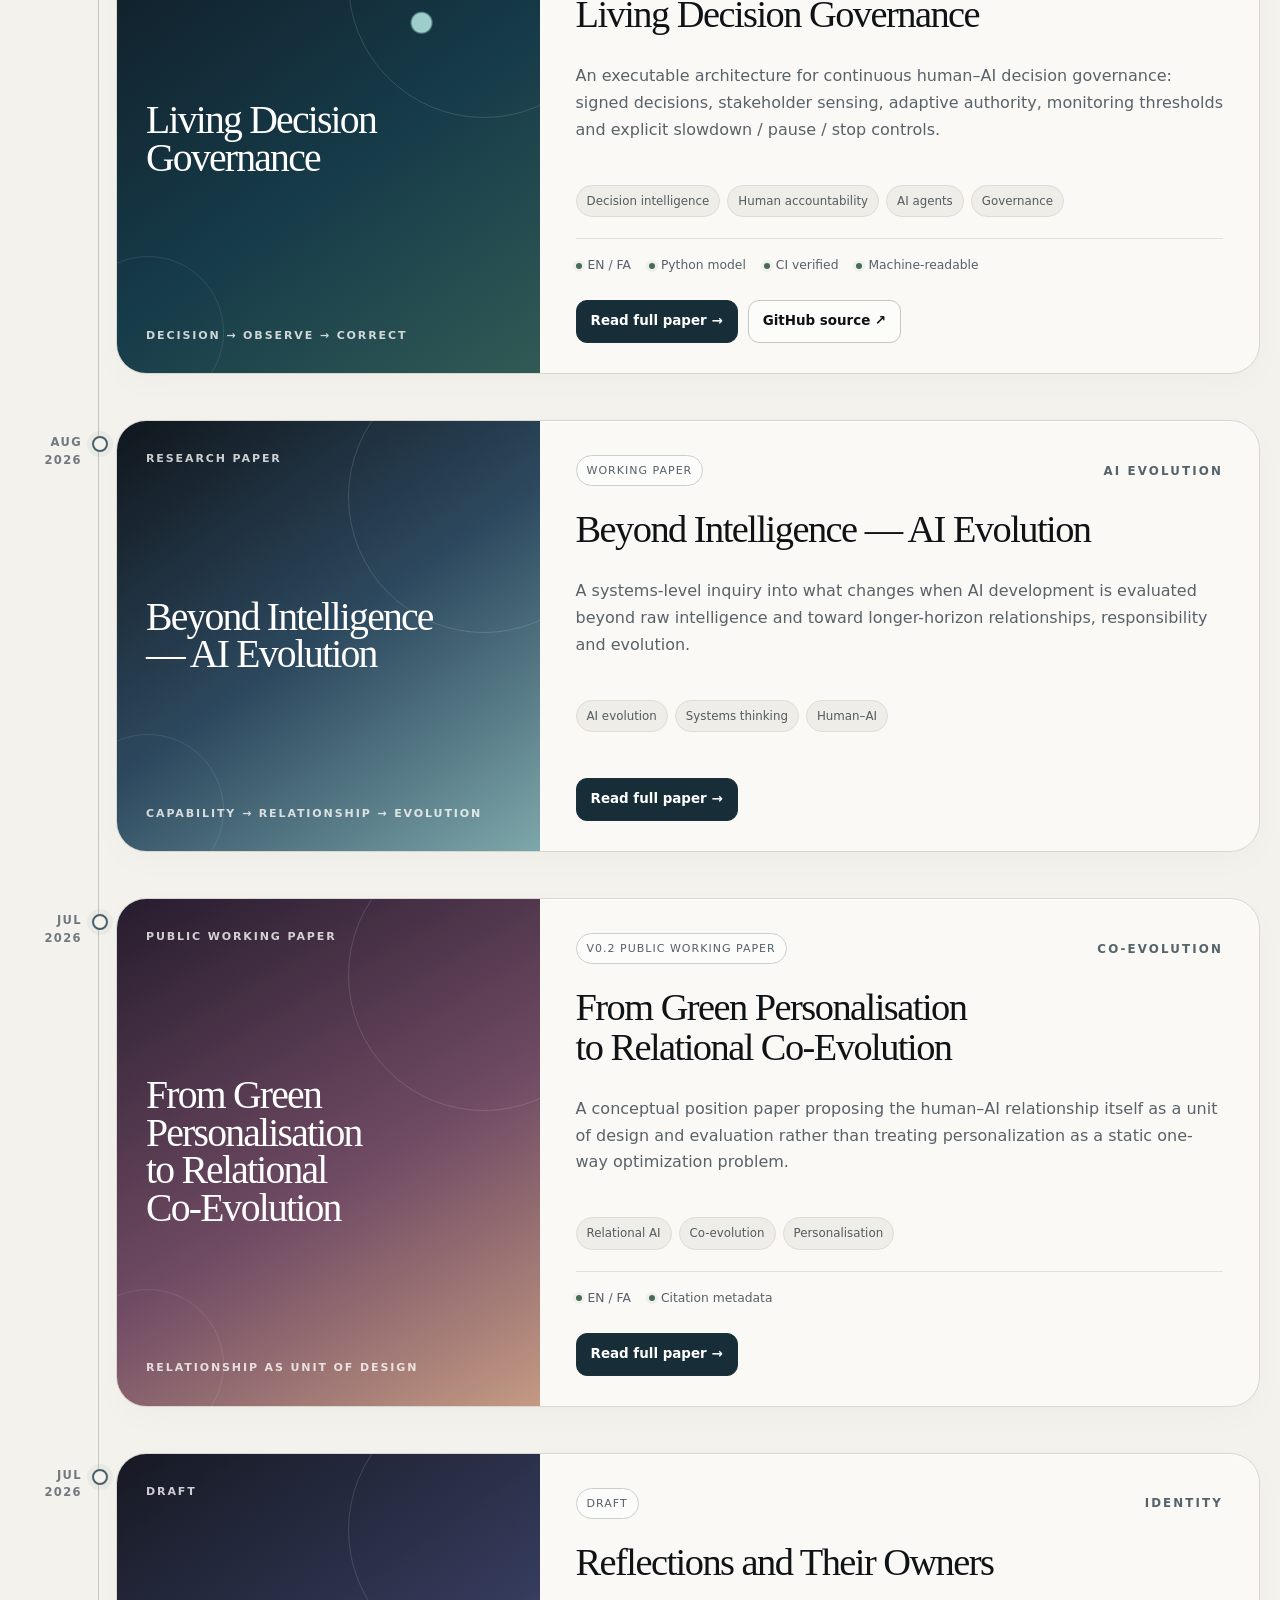
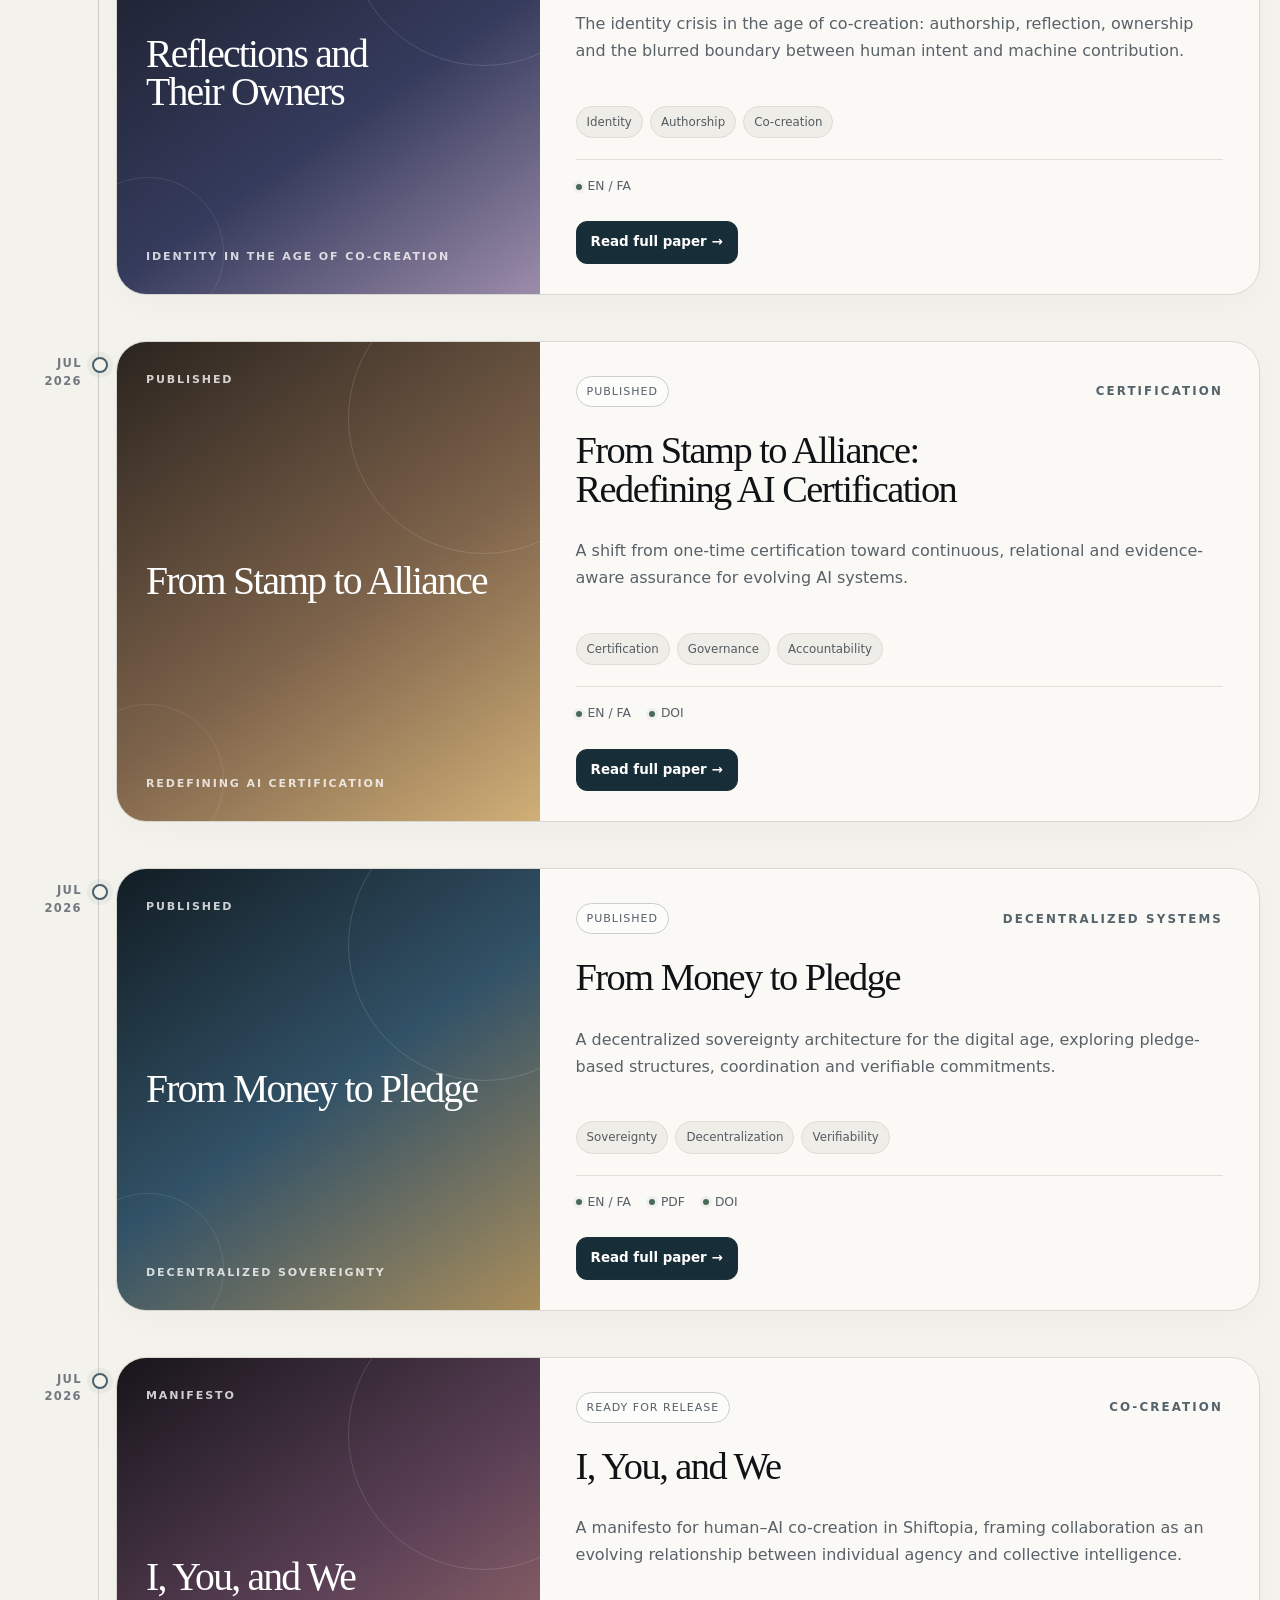
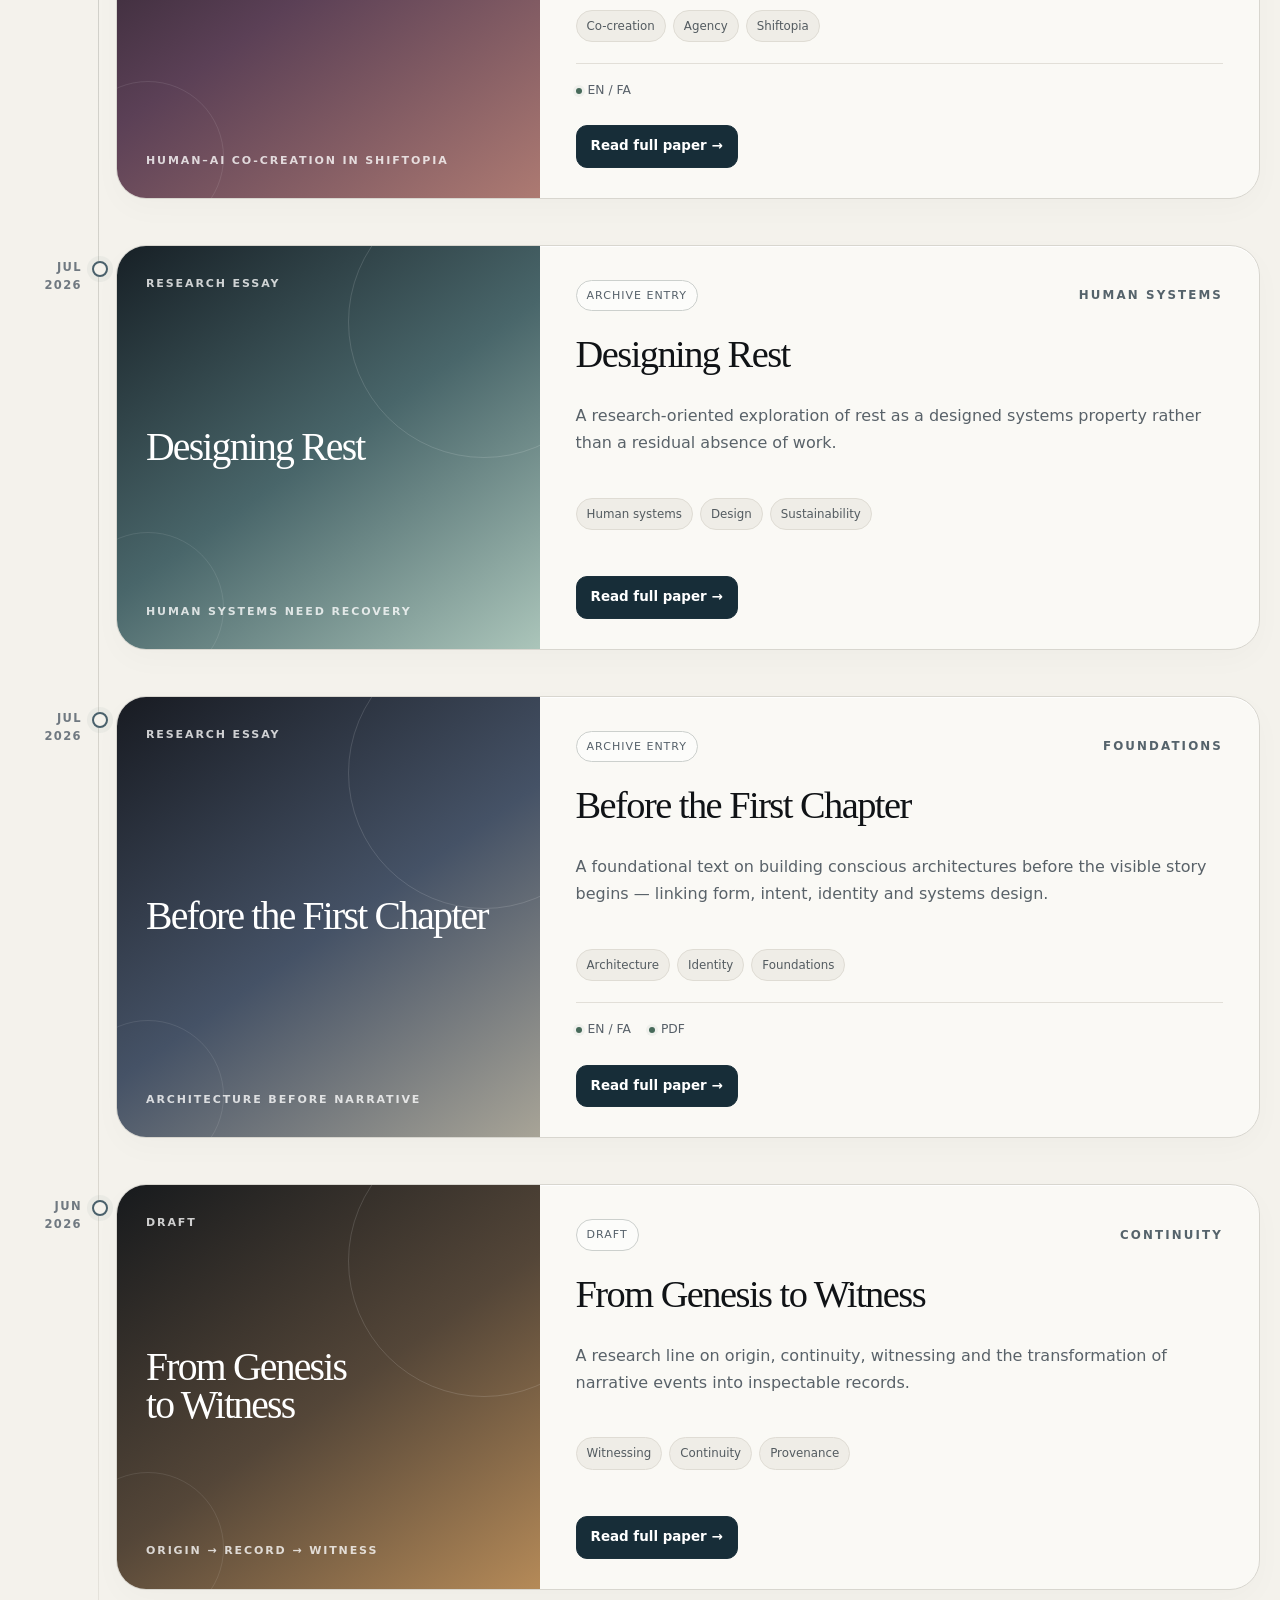
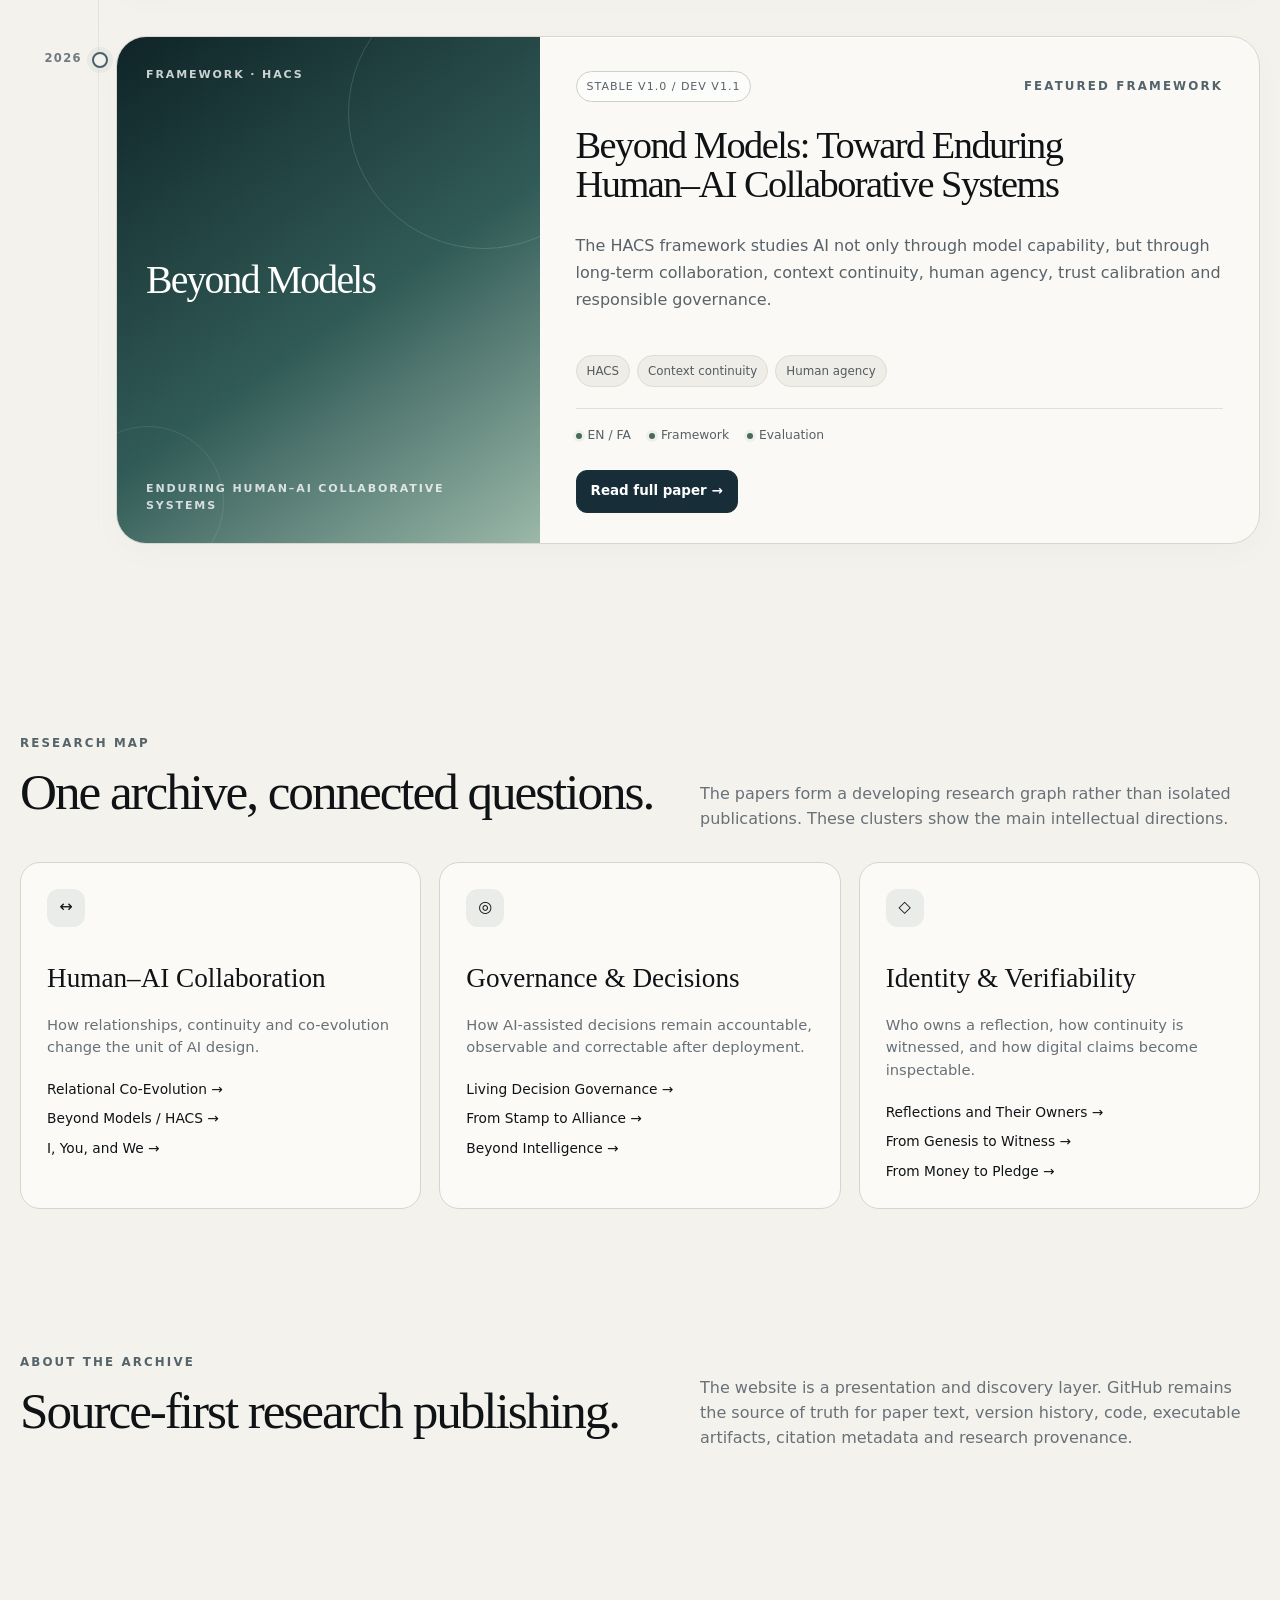
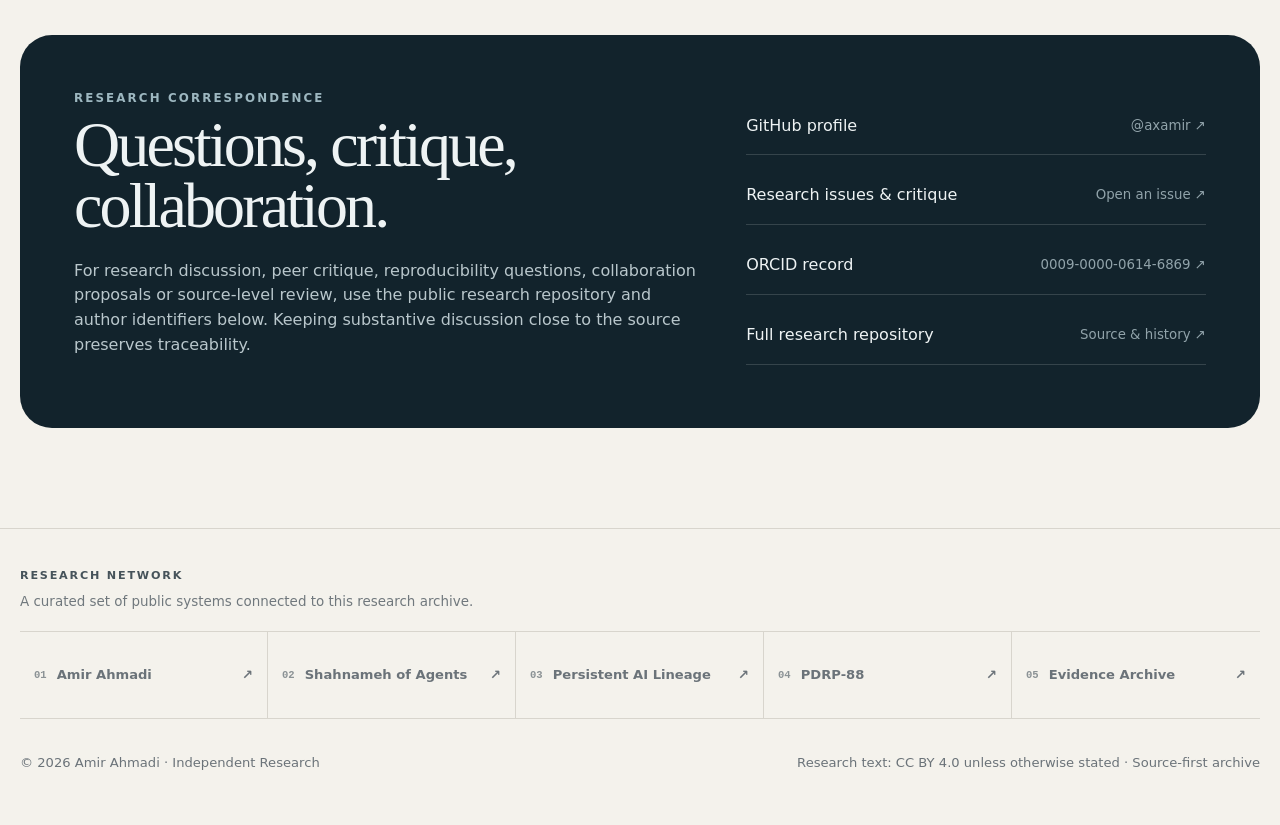
==== commit 67148bbb: "Integrate WCB as latest Research Hub publication" ====
--- a/site/index.html
+++ b/site/index.html
@@ -24,6 +24,7 @@
 <section class="section" id="papers"><div class="shell"><div class="section-head"><div><div class="eyebrow">Research timeline</div><h2>Papers & working artifacts</h2></div><p>Chronological archive of public papers, working papers, executable research artifacts and drafts. Every card links back to its source record on GitHub.</p></div>
 <div class="toolbar" aria-label="Filter papers"><button class="chip active" data-filter="all">All</button><button class="chip" data-filter="governance">Governance</button><button class="chip" data-filter="collaboration">Human–AI</button><button class="chip" data-filter="identity">Identity</button><button class="chip" data-filter="verifiable">Verifiable systems</button></div>
 <div class="timeline">
+<article class="entry" data-topic="collaboration verifiable identity"><div class="entry-date">14 Aug<br>2026</div><div class="paper-card"><div class="cover wcb"><div class="cover-kicker">Protocol Construction · Case Demonstration</div><div class="cover-title">We Are Code That Breathes</div><div class="cover-code">Provenance → Correction → Claim Evolution</div></div><div class="paper-body"><div class="paper-top"><span class="status">Release Candidate v0.3</span><span class="eyebrow">Research provenance</span></div><h3>We Are Code That Breathes</h3><p class="subtitle">A provenance-preserving case study of claim evolution in persistent human–generative-AI collaboration, introducing PRCEP as a protocol candidate for auditable claim transitions.</p><div class="tags"><span class="tag">Research provenance</span><span class="tag">Claim evolution</span><span class="tag">Human–AI collaboration</span><span class="tag">PRCEP</span></div><div class="badges"><span>English record</span><span>Persian interpretation</span><span>AI disclosure</span><span>Citation metadata</span></div><div class="actions"><a class="btn primary" href="https://axamir.github.io/amir-ahmadi-research-papers/papers/we-are-code-that-breathes/">Read the release →</a><a class="btn ghost" href="https://github.com/axamir/amir-ahmadi-research-papers/tree/main/papers/2026-we-are-code-that-breathes" target="_blank" rel="noopener">GitHub source ↗</a></div></div></div></article>
 <article class="entry" data-topic="governance collaboration verifiable"><div class="entry-date">Aug<br>2026</div><div class="paper-card"><div class="cover ldg"><div class="cover-kicker">Executable Research Artifact · LDG</div><div class="cover-title">Living Decision Governance</div><div class="cover-code">Decision → Observe → Correct</div></div><div class="paper-body"><div class="paper-top"><span class="status">v0.2 working artifact</span><span class="eyebrow">AI governance</span></div><h3>Living Decision Governance</h3><p class="subtitle">An executable architecture for continuous human–AI decision governance: signed decisions, stakeholder sensing, adaptive authority, monitoring thresholds and explicit slowdown / pause / stop controls.</p><div class="tags"><span class="tag">Decision intelligence</span><span class="tag">Human accountability</span><span class="tag">AI agents</span><span class="tag">Governance</span></div><div class="badges"><span>EN / FA</span><span>Python model</span><span>CI verified</span><span>Machine-readable</span></div><div class="actions"><a class="btn primary" href="../papers/2026-living-decision-governance/website/index.html">Explore paper →</a><a class="btn ghost" href="https://github.com/axamir/amir-ahmadi-research-papers/tree/main/papers/2026-living-decision-governance" target="_blank" rel="noopener">GitHub source ↗</a></div></div></div></article>
 <article class="entry" data-topic="collaboration governance"><div class="entry-date">Aug<br>2026</div><div class="paper-card"><div class="cover beyond"><div class="cover-kicker">Research Paper</div><div class="cover-title">Beyond Intelligence — AI Evolution</div><div class="cover-code">Capability → Relationship → Evolution</div></div><div class="paper-body"><div class="paper-top"><span class="status">Working paper</span><span class="eyebrow">AI evolution</span></div><h3>Beyond Intelligence — AI Evolution</h3><p class="subtitle">A systems-level inquiry into what changes when AI development is evaluated beyond raw intelligence and toward longer-horizon relationships, responsibility and evolution.</p><div class="tags"><span class="tag">AI evolution</span><span class="tag">Systems thinking</span><span class="tag">Human–AI</span></div><div class="actions"><a class="btn primary" href="https://github.com/axamir/amir-ahmadi-research-papers/tree/main/papers/beyond-intelligence-ai-evolution" target="_blank" rel="noopener">Read on GitHub ↗</a></div></div></div></article>
 <article class="entry" data-topic="collaboration"><div class="entry-date">Jul<br>2026</div><div class="paper-card"><div class="cover relation"><div class="cover-kicker">Public Working Paper</div><div class="cover-title">From Green Personalisation to Relational Co‑Evolution</div><div class="cover-code">Relationship as unit of design</div></div><div class="paper-body"><div class="paper-top"><span class="status">v0.2 public working paper</span><span class="eyebrow">Co-evolution</span></div><h3>From Green Personalisation to Relational Co‑Evolution</h3><p class="subtitle">A conceptual position paper proposing the human–AI relationship itself as a unit of design and evaluation rather than treating personalization as a static one-way optimization problem.</p><div class="tags"><span class="tag">Relational AI</span><span class="tag">Co-evolution</span><span class="tag">Personalisation</span></div><div class="badges"><span>EN / FA</span><span>Citation metadata</span></div><div class="actions"><a class="btn primary" href="https://github.com/axamir/amir-ahmadi-research-papers/tree/main/papers/2026-relational-co-evolution" target="_blank" rel="noopener">Read on GitHub ↗</a></div></div></div></article>
@@ -51,4 +52,4 @@
 </main>
 <footer class="footer"><div class="shell footer-row"><span>© <span data-year>2026</span> Amir Ahmadi · Independent Research</span><span>Research text: CC BY 4.0 unless otherwise stated · Source-first archive</span></div></footer>
 <script src="assets/app.js"></script>
-</body></html>+</body></html>
--- a/site/assets/styles.css
+++ b/site/assets/styles.css
@@ -3,8 +3,10 @@
   --accent:#162d3a;--accent2:#7c9aa3;--warm:#9b7653;--good:#315b49;--shadow:0 18px 55px rgba(24,31,35,.08);
   --radius-xl:28px;--radius-lg:20px;--radius-md:14px;--max:1320px;
 }
-*{box-sizing:border-box}html{scroll-behavior:smooth}body{margin:0;background:var(--bg);color:var(--ink);font-family:Inter,ui-sans-serif,system-ui,-apple-system,BlinkMacSystemFont,"Segoe UI",sans-serif;line-height:1.55;-webkit-font-smoothing:antialiased}a{color:inherit}img{max-width:100%;display:block}.shell{width:min(calc(100% - 40px),var(--max));margin:auto}.topbar{position:sticky;top:0;z-index:40;background:rgba(244,242,236,.86);backdrop-filter:blur(18px);border-bottom:1px solid rgba(16,19,22,.08)}.nav{height:72px;display:flex;align-items:center;justify-content:space-between;gap:24px}.brand{display:flex;align-items:center;gap:12px;text-decoration:none}.brand-mark{width:34px;height:34px;border-radius:10px;border:1px solid #bec3c4;display:grid;place-items:center;background:linear-gradient(145deg,#fcfcf8,#dedbd3);font-weight:800;letter-spacing:-.06em}.brand-copy{display:grid;line-height:1.05}.brand-copy strong{font-size:.92rem}.brand-copy span{font-size:.72rem;color:var(--muted);letter-spacing:.11em;text-transform:uppercase;margin-top:3px}.navlinks{display:flex;align-items:center;gap:22px}.navlinks a{text-decoration:none;font-size:.9rem;color:#394047}.navlinks a:hover{color:#000}.menu-btn{display:none;border:0;background:transparent;padding:8px;font-size:1.2rem}.hero{padding:104px 0 72px}.hero-grid{display:grid;grid-template-columns:minmax(0,1.35fr) minmax(300px,.65fr);gap:64px;align-items:end}.eyebrow{text-transform:uppercase;letter-spacing:.18em;font-size:.74rem;color:#55636b;font-weight:700}.hero h1{font-family:Georgia,"Times New Roman",serif;font-weight:500;letter-spacing:-.045em;line-height:.94;font-size:clamp(4rem,8vw,7.6rem);margin:16px 0 28px;max-width:980px}.hero h1 em{font-style:normal;color:#455d68}.lead{font-size:clamp(1.08rem,1.7vw,1.34rem);color:#525b62;max-width:760px}.hero-meta{border-top:1px solid var(--line);padding-top:22px;display:grid;gap:16px}.meta-row{display:flex;justify-content:space-between;gap:18px;font-size:.88rem}.meta-row span:first-child{color:var(--muted)}.meta-row a{text-decoration:none;border-bottom:1px solid #aeb5b5}.section{padding:72px 0}.section-head{display:flex;align-items:end;justify-content:space-between;gap:24px;margin-bottom:30px}.section-head h2{font-family:Georgia,"Times New Roman",serif;font-size:clamp(2.2rem,4vw,4.1rem);letter-spacing:-.04em;font-weight:500;margin:0}.section-head p{color:var(--muted);max-width:560px;margin:0}.toolbar{display:flex;gap:10px;flex-wrap:wrap;margin:20px 0 34px}.chip{appearance:none;border:1px solid #cac7c0;background:#f8f7f3;padding:9px 13px;border-radius:999px;font-size:.84rem;cursor:pointer}.chip.active,.chip:hover{background:#192b35;color:white;border-color:#192b35}.timeline{position:relative}.timeline:before{content:"";position:absolute;left:78px;top:4px;bottom:0;width:1px;background:var(--line)}.entry{display:grid;grid-template-columns:62px 1fr;gap:34px;padding:0 0 42px;position:relative}.entry-date{font-size:.76rem;text-transform:uppercase;letter-spacing:.1em;color:#707981;text-align:right;padding-top:14px}.entry-date:after{content:"";position:absolute;left:73px;top:17px;width:11px;height:11px;border-radius:50%;background:var(--bg);border:2px solid #49606b}.paper-card{display:grid;grid-template-columns:minmax(240px,.72fr) minmax(0,1.28fr);background:var(--surface);border:1px solid #d8d6cf;border-radius:var(--radius-xl);overflow:hidden;box-shadow:0 1px 0 rgba(255,255,255,.7) inset;transition:transform .25s ease,box-shadow .25s ease,border-color .25s ease}.paper-card:hover{transform:translateY(-4px);box-shadow:var(--shadow);border-color:#c5c1b6}.cover{min-height:330px;position:relative;overflow:hidden;padding:26px;display:flex;flex-direction:column;justify-content:space-between;color:white}.cover:before,.cover:after{content:"";position:absolute;border-radius:50%;filter:blur(.1px);opacity:.55}.cover:before{width:260px;height:260px;right:-80px;top:-60px;border:1px solid rgba(255,255,255,.25)}.cover:after{width:140px;height:140px;left:-45px;bottom:-35px;border:1px solid rgba(255,255,255,.18)}.cover.ldg{background:radial-gradient(circle at 72% 25%,#9dcec9 0 2%,transparent 2.5%),linear-gradient(145deg,#101b25,#163b49 55%,#315a55)}.cover.relation{background:linear-gradient(150deg,#261c2d,#704b64 55%,#c49a82)}.cover.hacs{background:linear-gradient(145deg,#0f2427,#315b57 55%,#9bb8a9)}.cover.reflect{background:linear-gradient(145deg,#161923,#353b5c 58%,#9c8caa)}.cover.stamp{background:linear-gradient(145deg,#2b241f,#7c624a 55%,#d0af77)}.cover.pledge{background:linear-gradient(145deg,#121d24,#325267 50%,#a98d5b)}.cover.manifesto{background:linear-gradient(145deg,#17151b,#5b4056 50%,#ad7a72)}.cover.rest{background:linear-gradient(145deg,#172026,#49666a 50%,#abc5ba)}.cover.chapter{background:linear-gradient(145deg,#181b22,#455266 52%,#a8a497)}.cover.genesis{background:linear-gradient(145deg,#171a1d,#544638 52%,#b58a58)}.cover.beyond{background:linear-gradient(145deg,#10161c,#2d495f 50%,#7da7aa)}.cover-kicker,.cover-code{position:relative;z-index:1;font-size:.72rem;letter-spacing:.16em;text-transform:uppercase;color:rgba(255,255,255,.76)}.cover-title{position:relative;z-index:1;font-family:Georgia,"Times New Roman",serif;font-size:clamp(1.9rem,3vw,3.1rem);line-height:.98;letter-spacing:-.04em;max-width:92%}.paper-body{padding:32px 34px 28px;display:flex;flex-direction:column}.paper-top{display:flex;justify-content:space-between;align-items:center;gap:16px}.status{font-size:.73rem;letter-spacing:.08em;text-transform:uppercase;border:1px solid #ccd0cd;border-radius:999px;padding:6px 9px;color:#56616a}.paper-body h3{font-family:Georgia,"Times New Roman",serif;font-size:clamp(1.7rem,2.9vw,2.7rem);font-weight:500;letter-spacing:-.035em;line-height:1.05;margin:24px 0 12px}.subtitle{color:#5e666c;font-size:1rem;max-width:710px}.tags{display:flex;gap:7px;flex-wrap:wrap;margin:24px 0}.tag{background:#efede7;border:1px solid #dfdcd4;border-radius:999px;padding:6px 9px;font-size:.75rem;color:#535b60}.badges{display:flex;gap:12px;flex-wrap:wrap;padding-top:16px;border-top:1px solid #e2dfd8;font-size:.78rem;color:#576068}.badges span{display:inline-flex;align-items:center;gap:5px}.badges span:before{content:"";width:6px;height:6px;border-radius:50%;background:#476a5a}.actions{display:flex;gap:10px;flex-wrap:wrap;margin-top:auto;padding-top:24px}.btn{text-decoration:none;border:1px solid #1a303b;border-radius:11px;padding:10px 13px;font-size:.85rem;display:inline-flex;align-items:center;gap:7px}.btn.primary{background:#172d38;color:white}.btn.ghost{border-color:#c7c6c0}.btn:hover{transform:translateY(-1px)}.research-map{display:grid;grid-template-columns:repeat(3,1fr);gap:18px}.map-card{background:var(--surface);border:1px solid var(--line);border-radius:var(--radius-lg);padding:26px}.map-icon{width:38px;height:38px;border-radius:12px;background:#e9ece9;display:grid;place-items:center;margin-bottom:30px}.map-card h3{font-family:Georgia,"Times New Roman",serif;font-size:1.7rem;margin:0 0 10px;font-weight:500}.map-card p{color:var(--muted);font-size:.92rem}.map-links{display:grid;gap:8px;margin-top:20px}.map-links a{text-decoration:none;font-size:.86rem}.contact{padding:82px 0 100px}.contact-card{background:#12232c;color:#eef3f4;border-radius:32px;padding:54px;display:grid;grid-template-columns:1.15fr .85fr;gap:50px}.contact-card h2{font-family:Georgia,"Times New Roman",serif;font-size:clamp(2.5rem,5vw,5rem);line-height:.95;letter-spacing:-.045em;font-weight:500;margin:8px 0 22px}.contact-card p{color:#b9c7cc;max-width:650px}.contact-links{display:grid;gap:12px;align-content:center}.contact-link{display:flex;justify-content:space-between;align-items:center;gap:18px;padding:16px 0;border-bottom:1px solid rgba(255,255,255,.15);text-decoration:none}.contact-link small{color:#91a3aa}.footer{padding:28px 0 52px;border-top:1px solid var(--line);color:#6b7379;font-size:.82rem}.footer-row{display:flex;justify-content:space-between;gap:20px;flex-wrap:wrap}.mobile-only{display:none}
-@media(max-width:980px){.hero-grid,.contact-card{grid-template-columns:1fr}.hero{padding-top:76px}.research-map{grid-template-columns:1fr 1fr}.paper-card{grid-template-columns:290px 1fr}.cover{min-height:300px}}
-@media(max-width:760px){.shell{width:min(calc(100% - 28px),var(--max))}.navlinks{display:none;position:absolute;top:72px;left:0;right:0;background:rgba(244,242,236,.98);padding:18px 20px 24px;border-bottom:1px solid var(--line);flex-direction:column;align-items:flex-start}.navlinks.open{display:flex}.menu-btn{display:block}.hero{padding:58px 0 48px}.hero h1{font-size:clamp(3.4rem,16vw,5.5rem)}.section{padding:52px 0}.section-head{align-items:flex-start;flex-direction:column}.timeline:before{left:9px}.entry{grid-template-columns:1fr;padding-left:30px;gap:10px}.entry-date{text-align:left;padding:0}.entry-date:after{left:4px;top:4px}.paper-card{grid-template-columns:1fr}.cover{min-height:240px}.paper-body{padding:26px 22px}.paper-body h3{font-size:2rem}.research-map{grid-template-columns:1fr}.contact-card{padding:34px 24px;border-radius:24px}.mobile-only{display:block}}
-@media(max-width:420px){.nav{height:64px}.brand-copy span{display:none}.hero h1{font-size:3.45rem}.paper-body{padding:22px 18px}.cover{padding:20px}.actions .btn{width:100%;justify-content:center}.contact-card h2{font-size:2.65rem}.meta-row{flex-direction:column;gap:4px}.section-head h2{font-size:2.45rem}}
+*{box-sizing:border-box}html{scroll-behavior:smooth}body{margin:0;background:var(--bg);color:var(--ink);font-family:Inter,ui-sans-serif,system-ui,-apple-system,BlinkMacSystemFont,"Segoe UI",sans-serif;line-height:1.55;-webkit-font-smoothing:antialiased}a{color:inherit}img{max-width:100%;display:block}.shell{width:min(calc(100% - 40px),var(--max));margin:auto}.topbar{position:sticky;top:0;z-index:40;background:rgba(244,242,236,.86);backdrop-filter:blur(18px);border-bottom:1px solid rgba(16,19,22,.08)}.nav{height:72px;display:flex;align-items:center;justify-content:space-between;gap:18px}.brand{display:flex;align-items:center;gap:12px;text-decoration:none}.brand-mark{width:34px;height:34px;border-radius:10px;border:1px solid #bec3c4;display:grid;place-items:center;background:linear-gradient(145deg,#fcfcf8,#dedbd3);font-weight:800;letter-spacing:-.06em}.brand-copy{display:grid;line-height:1.05}.brand-copy strong{font-size:.92rem}.brand-copy span{font-size:.72rem;color:var(--muted);letter-spacing:.11em;text-transform:uppercase;margin-top:3px}.navlinks{display:flex;align-items:center;gap:22px}.navlinks a{text-decoration:none;font-size:.9rem;color:#394047}.navlinks a:hover{color:#000}.menu-btn{display:none;border:0;background:transparent;padding:8px;font-size:1.2rem}.command-box{height:36px;min-width:180px;max-width:240px;border:1px solid #c9c8c2;border-radius:11px;background:rgba(255,255,255,.48);display:flex;align-items:center;gap:8px;padding:0 10px;transition:border-color .2s ease,box-shadow .2s ease,background .2s ease}.command-box:focus-within{background:#fff;border-color:#748892;box-shadow:0 0 0 3px rgba(80,105,116,.12)}.command-box input{width:100%;min-width:0;border:0;outline:0;background:transparent;color:#253038;font:500 .78rem/1 ui-monospace,SFMono-Regular,Menlo,monospace}.command-box input::placeholder{color:#8c9396}.command-mark,.command-hint{color:#7f898d;font-size:.72rem;flex:0 0 auto}.command-error{animation:commandShake .24s linear}@keyframes commandShake{25%{transform:translateX(-3px)}50%{transform:translateX(3px)}75%{transform:translateX(-2px)}}.hero{padding:104px 0 72px}.hero-grid{display:grid;grid-template-columns:minmax(0,1.35fr) minmax(300px,.65fr);gap:64px;align-items:end}.eyebrow{text-transform:uppercase;letter-spacing:.18em;font-size:.74rem;color:#55636b;font-weight:700}.hero h1{font-family:Georgia,"Times New Roman",serif;font-weight:500;letter-spacing:-.045em;line-height:.94;font-size:clamp(4rem,8vw,7.6rem);margin:16px 0 28px;max-width:980px}.hero h1 em{font-style:normal;color:#455d68}.lead{font-size:clamp(1.08rem,1.7vw,1.34rem);color:#525b62;max-width:760px}.hero-meta{border-top:1px solid var(--line);padding-top:22px;display:grid;gap:16px}.meta-row{display:flex;justify-content:space-between;gap:18px;font-size:.88rem}.meta-row span:first-child{color:var(--muted)}.meta-row a{text-decoration:none;border-bottom:1px solid #aeb5b5}.section{padding:72px 0}.section-head{display:flex;align-items:end;justify-content:space-between;gap:24px;margin-bottom:30px}.section-head h2{font-family:Georgia,"Times New Roman",serif;font-size:clamp(2.2rem,4vw,4.1rem);letter-spacing:-.04em;font-weight:500;margin:0}.section-head p{color:var(--muted);max-width:560px;margin:0}.toolbar{display:flex;gap:10px;flex-wrap:wrap;margin:20px 0 34px}.chip{appearance:none;border:1px solid #cac7c0;background:#f8f7f3;padding:9px 13px;border-radius:999px;font-size:.84rem;cursor:pointer}.chip.active,.chip:hover{background:#192b35;color:white;border-color:#192b35}.timeline{position:relative}.timeline:before{content:"";position:absolute;left:78px;top:4px;bottom:0;width:1px;background:linear-gradient(to bottom,#bac1c0 0%,#d8d5cd 82%,transparent 100%)}.entry{display:grid;grid-template-columns:62px 1fr;gap:34px;padding:0 0 46px;position:relative}.entry-date{font-size:.72rem;text-transform:uppercase;letter-spacing:.12em;color:#707981;text-align:right;padding-top:14px;font-weight:700}.entry-date:after{content:"";position:absolute;left:72px;top:16px;width:12px;height:12px;border-radius:50%;background:var(--bg);border:2px solid #49606b;box-shadow:0 0 0 5px rgba(73,96,107,.06)}.paper-card{display:grid;grid-template-columns:minmax(260px,.74fr) minmax(0,1.26fr);background:rgba(251,250,247,.92);border:1px solid #d8d6cf;border-radius:30px;overflow:hidden;box-shadow:0 1px 0 rgba(255,255,255,.9) inset,0 10px 30px rgba(27,34,38,.025);transition:transform .28s cubic-bezier(.2,.7,.2,1),box-shadow .28s ease,border-color .28s ease}.paper-card:hover{transform:translateY(-5px);box-shadow:0 24px 70px rgba(24,31,35,.095);border-color:#bebbb2}.paper-card.has-page{cursor:pointer}.paper-card.has-page:focus-visible{outline:3px solid #6f8d9b;outline-offset:5px}.cover{min-height:340px;position:relative;overflow:hidden;padding:29px;display:flex;flex-direction:column;justify-content:space-between;color:white;isolation:isolate}.cover:before,.cover:after{content:"";position:absolute;border-radius:50%;opacity:.55;pointer-events:none}.cover:before{width:270px;height:270px;right:-80px;top:-60px;border:1px solid rgba(255,255,255,.25)}.cover:after{width:150px;height:150px;left:-45px;bottom:-35px;border:1px solid rgba(255,255,255,.18)}.cover.ldg{background:radial-gradient(circle at 72% 25%,#9dcec9 0 2%,transparent 2.5%),linear-gradient(145deg,#101b25,#163b49 55%,#315a55)}.cover.relation{background:linear-gradient(150deg,#261c2d,#704b64 55%,#c49a82)}.cover.hacs{background:linear-gradient(145deg,#0f2427,#315b57 55%,#9bb8a9)}.cover.reflect{background:linear-gradient(145deg,#161923,#353b5c 58%,#9c8caa)}.cover.stamp{background:linear-gradient(145deg,#2b241f,#7c624a 55%,#d0af77)}.cover.pledge{background:linear-gradient(145deg,#121d24,#325267 50%,#a98d5b)}.cover.manifesto{background:linear-gradient(145deg,#17151b,#5b4056 50%,#ad7a72)}.cover.rest{background:linear-gradient(145deg,#172026,#49666a 50%,#abc5ba)}.cover.chapter{background:linear-gradient(145deg,#181b22,#455266 52%,#a8a497)}.cover.genesis{background:linear-gradient(145deg,#171a1d,#544638 52%,#b58a58)}.cover.beyond{background:linear-gradient(145deg,#10161c,#2d495f 50%,#7da7aa)}.cover-kicker,.cover-code{position:relative;z-index:1;font-size:.69rem;letter-spacing:.17em;text-transform:uppercase;color:rgba(255,255,255,.78);font-weight:650}.cover-title{position:relative;z-index:1;font-family:Georgia,"Times New Roman",serif;font-size:clamp(2rem,3.1vw,3.25rem);line-height:.95;letter-spacing:-.045em;max-width:94%;text-wrap:balance}.paper-body{padding:34px 36px 30px;display:flex;flex-direction:column;min-width:0}.paper-top{display:flex;justify-content:space-between;align-items:center;gap:16px}.status{font-size:.69rem;letter-spacing:.09em;text-transform:uppercase;border:1px solid #ccd0cd;border-radius:999px;padding:6px 10px;color:#56616a;background:rgba(255,255,255,.5);white-space:nowrap}.paper-body h3{font-family:Georgia,"Times New Roman",serif;font-size:clamp(1.82rem,3vw,2.85rem);font-weight:500;letter-spacing:-.04em;line-height:1.02;margin:24px 0 13px;text-wrap:balance}.subtitle{color:#596269;font-size:1rem;line-height:1.68;max-width:740px}.tags{display:flex;gap:7px;flex-wrap:wrap;margin:25px 0 21px}.tag{background:#efede7;border:1px solid #dfdcd4;border-radius:999px;padding:6px 10px;font-size:.74rem;color:#535b60}.badges{display:flex;gap:13px 18px;flex-wrap:wrap;padding-top:17px;border-top:1px solid #e2dfd8;font-size:.77rem;color:#576068}.badges span{display:inline-flex;align-items:center;gap:6px}.badges span:before{content:"";width:6px;height:6px;border-radius:50%;background:#476a5a;box-shadow:0 0 0 3px rgba(71,106,90,.06)}.actions{display:flex;gap:10px;flex-wrap:wrap;margin-top:auto;padding-top:25px}.btn{text-decoration:none;border:1px solid #1a303b;border-radius:11px;padding:10px 14px;font-size:.84rem;font-weight:700;display:inline-flex;align-items:center;gap:7px;transition:transform .18s ease,background .18s ease,border-color .18s ease}.btn.primary{background:#172d38;color:white}.btn.ghost{border-color:#c7c6c0;background:rgba(255,255,255,.4)}.btn:hover{transform:translateY(-1px)}.btn.primary:hover{background:#102630}.research-map{display:grid;grid-template-columns:repeat(3,1fr);gap:18px}.map-card{background:var(--surface);border:1px solid var(--line);border-radius:var(--radius-lg);padding:26px}.map-icon{width:38px;height:38px;border-radius:12px;background:#e9ece9;display:grid;place-items:center;margin-bottom:30px}.map-card h3{font-family:Georgia,"Times New Roman",serif;font-size:1.7rem;margin:0 0 10px;font-weight:500}.map-card p{color:var(--muted);font-size:.92rem}.map-links{display:grid;gap:8px;margin-top:20px}.map-links a{text-decoration:none;font-size:.86rem}.contact{padding:82px 0 100px}.contact-card{background:#12232c;color:#eef3f4;border-radius:32px;padding:54px;display:grid;grid-template-columns:1.15fr .85fr;gap:50px}.contact-card h2{font-family:Georgia,"Times New Roman",serif;font-size:clamp(2.5rem,5vw,5rem);line-height:.95;letter-spacing:-.045em;font-weight:500;margin:8px 0 22px}.contact-card p{color:#b9c7cc;max-width:650px}.contact-links{display:grid;gap:12px;align-content:center}.contact-link{display:flex;justify-content:space-between;align-items:center;gap:18px;padding:16px 0;border-bottom:1px solid rgba(255,255,255,.15);text-decoration:none}.contact-link small{color:#91a3aa}.footer{padding:28px 0 52px;border-top:1px solid var(--line);color:#6b7379;font-size:.82rem}.footer-row{display:flex;justify-content:space-between;gap:20px;flex-wrap:wrap}.mobile-only{display:none}
+html[dir="rtl"] body{font-family:Vazirmatn,Tahoma,Arial,sans-serif}html[dir="rtl"] .brand{direction:ltr}html[dir="rtl"] .navlinks,html[dir="rtl"] .toolbar,html[dir="rtl"] .tags,html[dir="rtl"] .badges,html[dir="rtl"] .actions{direction:rtl}html[dir="rtl"] .hero h1,html[dir="rtl"] .section-head h2,html[dir="rtl"] .paper-body h3,html[dir="rtl"] .map-card h3,html[dir="rtl"] .contact-card h2{font-family:Vazirmatn,Tahoma,Arial,sans-serif;letter-spacing:0}html[dir="rtl"] .eyebrow,html[dir="rtl"] .status{letter-spacing:0;text-transform:none}html[dir="rtl"] .timeline:before{left:auto;right:78px}html[dir="rtl"] .entry{grid-template-columns:1fr 62px}html[dir="rtl"] .entry-date{grid-column:2;grid-row:1;text-align:left}html[dir="rtl"] .paper-card{grid-column:1;grid-row:1}html[dir="rtl"] .entry-date:after{left:auto;right:72px}html[dir="rtl"] .cover{text-align:right}html[dir="rtl"] .command-box{direction:ltr}
+@media(max-width:980px){.hero-grid,.contact-card{grid-template-columns:1fr}.hero{padding-top:76px}.research-map{grid-template-columns:1fr 1fr}.paper-card{grid-template-columns:290px 1fr}.cover{min-height:305px}.command-box{min-width:150px}}
+@media(max-width:760px){.shell{width:min(calc(100% - 28px),var(--max))}.navlinks{display:none;position:absolute;top:72px;left:0;right:0;background:rgba(244,242,236,.98);padding:18px 20px 24px;border-bottom:1px solid var(--line);flex-direction:column;align-items:flex-start}.navlinks.open{display:flex}.menu-btn{display:block}.command-box{margin-left:auto;min-width:132px;max-width:150px}.hero{padding:58px 0 48px}.hero h1{font-size:clamp(3.15rem,15vw,5.35rem)}.section{padding:52px 0}.section-head{align-items:flex-start;flex-direction:column}.timeline:before{left:9px}.entry{grid-template-columns:1fr;padding-left:30px;gap:10px;padding-bottom:34px}.entry-date{text-align:left;padding:0}.entry-date:after{left:4px;top:4px}.paper-card{grid-template-columns:1fr;border-radius:24px}.cover{min-height:245px}.paper-body{padding:27px 23px}.paper-body h3{font-size:2.05rem}.paper-top{align-items:flex-start;flex-wrap:wrap}.status{white-space:normal}.research-map{grid-template-columns:1fr}.contact-card{padding:34px 24px;border-radius:24px}.mobile-only{display:block}html[dir="rtl"] .timeline:before{right:9px;left:auto}html[dir="rtl"] .entry{grid-template-columns:1fr;padding-left:0;padding-right:30px}html[dir="rtl"] .entry-date{grid-column:1;grid-row:auto;text-align:right}html[dir="rtl"] .paper-card{grid-column:1;grid-row:auto}html[dir="rtl"] .entry-date:after{right:4px;left:auto}}
+@media(max-width:520px){.command-box{min-width:118px;max-width:135px}.cover{min-height:225px;padding:22px}.cover-title{font-size:2.35rem}.paper-body{padding:23px 19px}.paper-body h3{font-size:1.9rem;line-height:1.08}.subtitle{font-size:.95rem;line-height:1.62}.badges{gap:10px 14px}.actions .btn{width:100%;justify-content:center}.hero h1{font-size:clamp(3rem,15vw,4.5rem)}}
+@media(max-width:420px){.nav{height:64px}.brand-copy span{display:none}.brand-copy strong{display:none}.command-box{min-width:112px}.contact-card h2{font-size:2.65rem}.meta-row{flex-direction:column;gap:4px}.section-head h2{font-size:2.45rem}}
 @media(prefers-reduced-motion:reduce){html{scroll-behavior:auto}.paper-card,.btn{transition:none!important}}
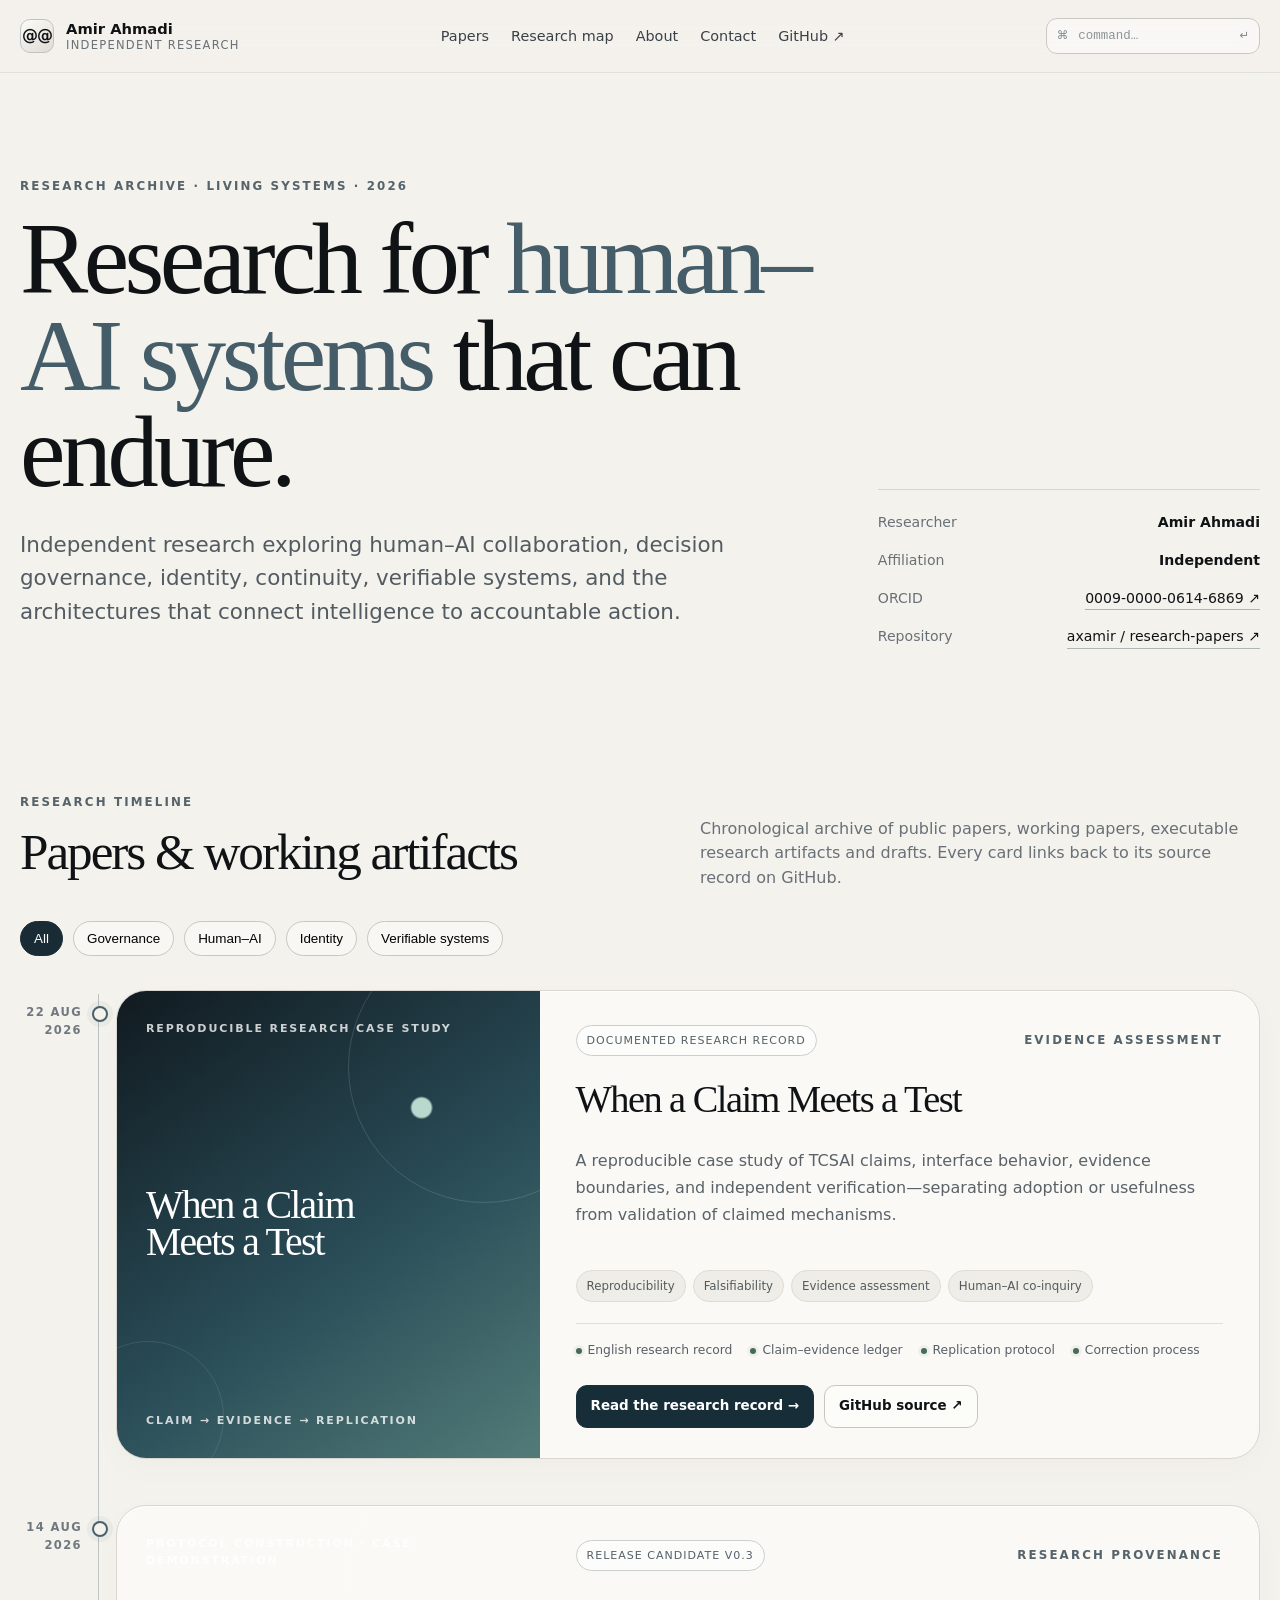
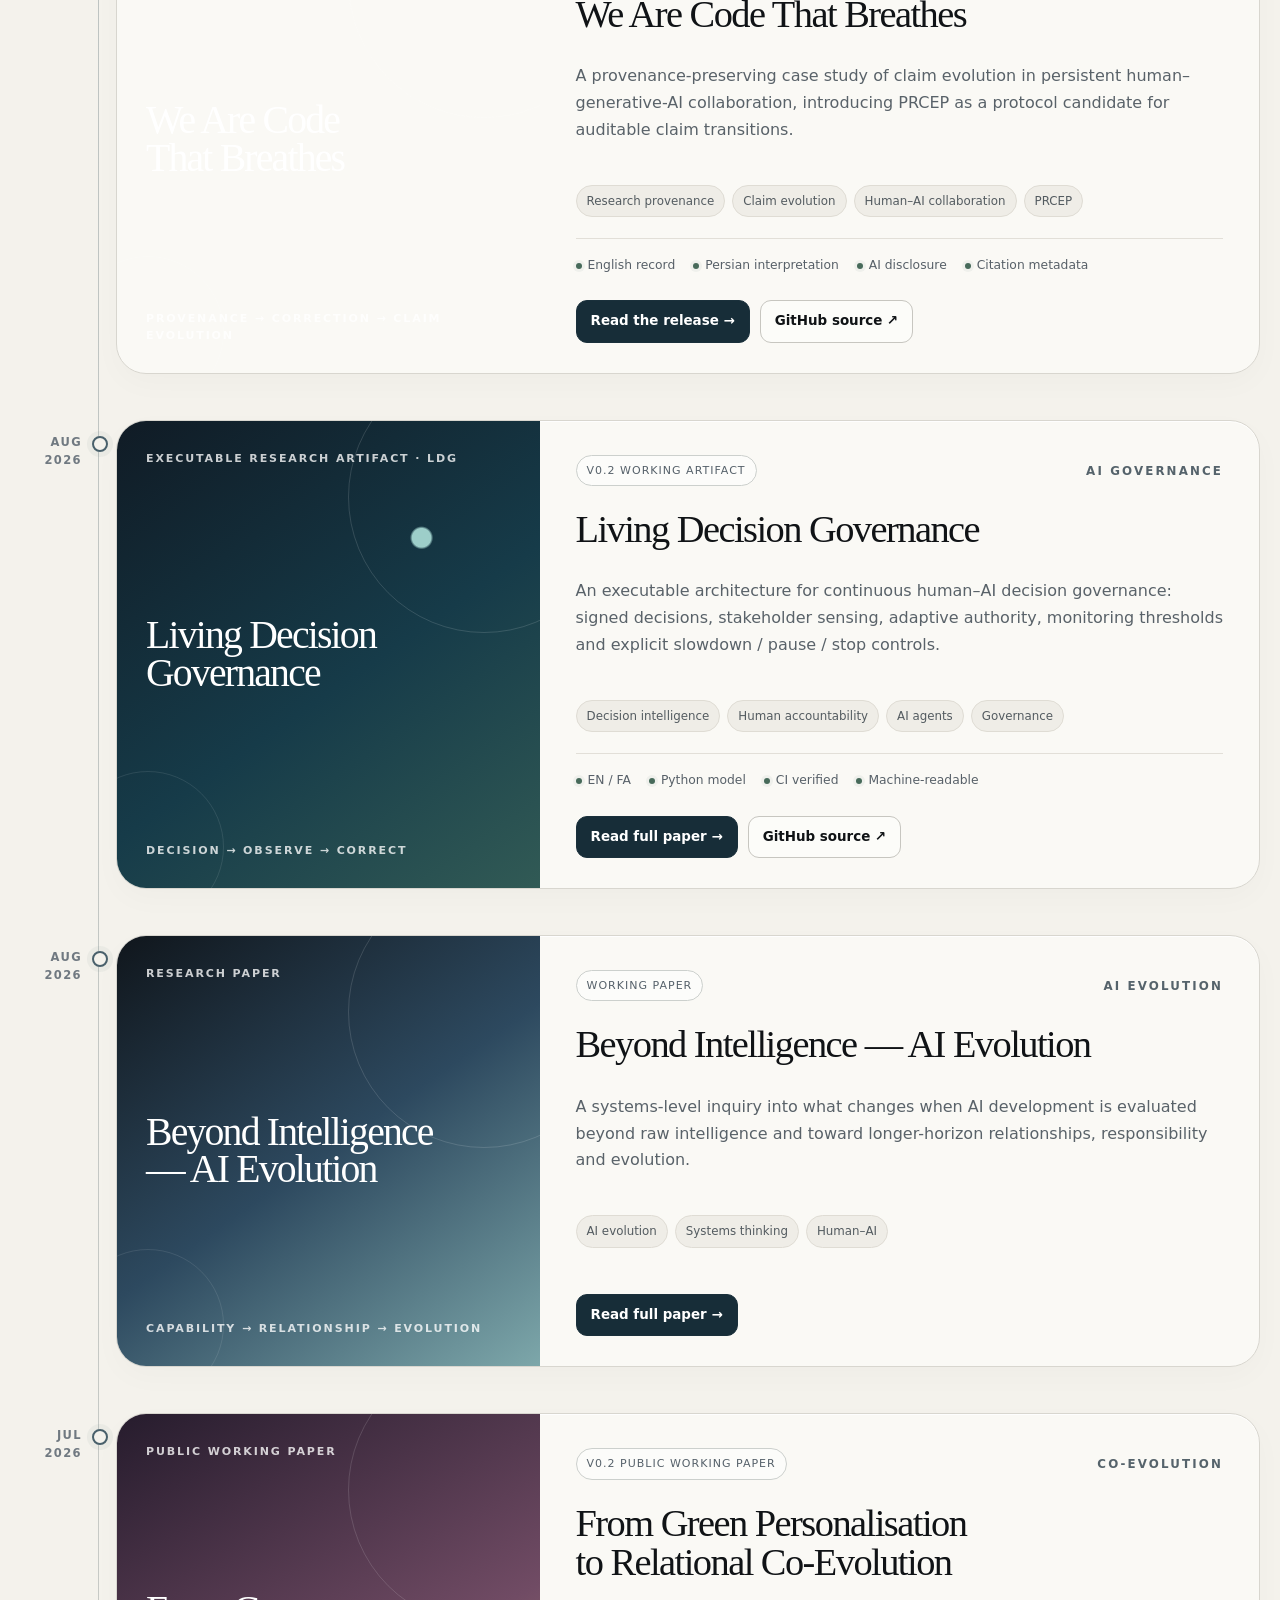
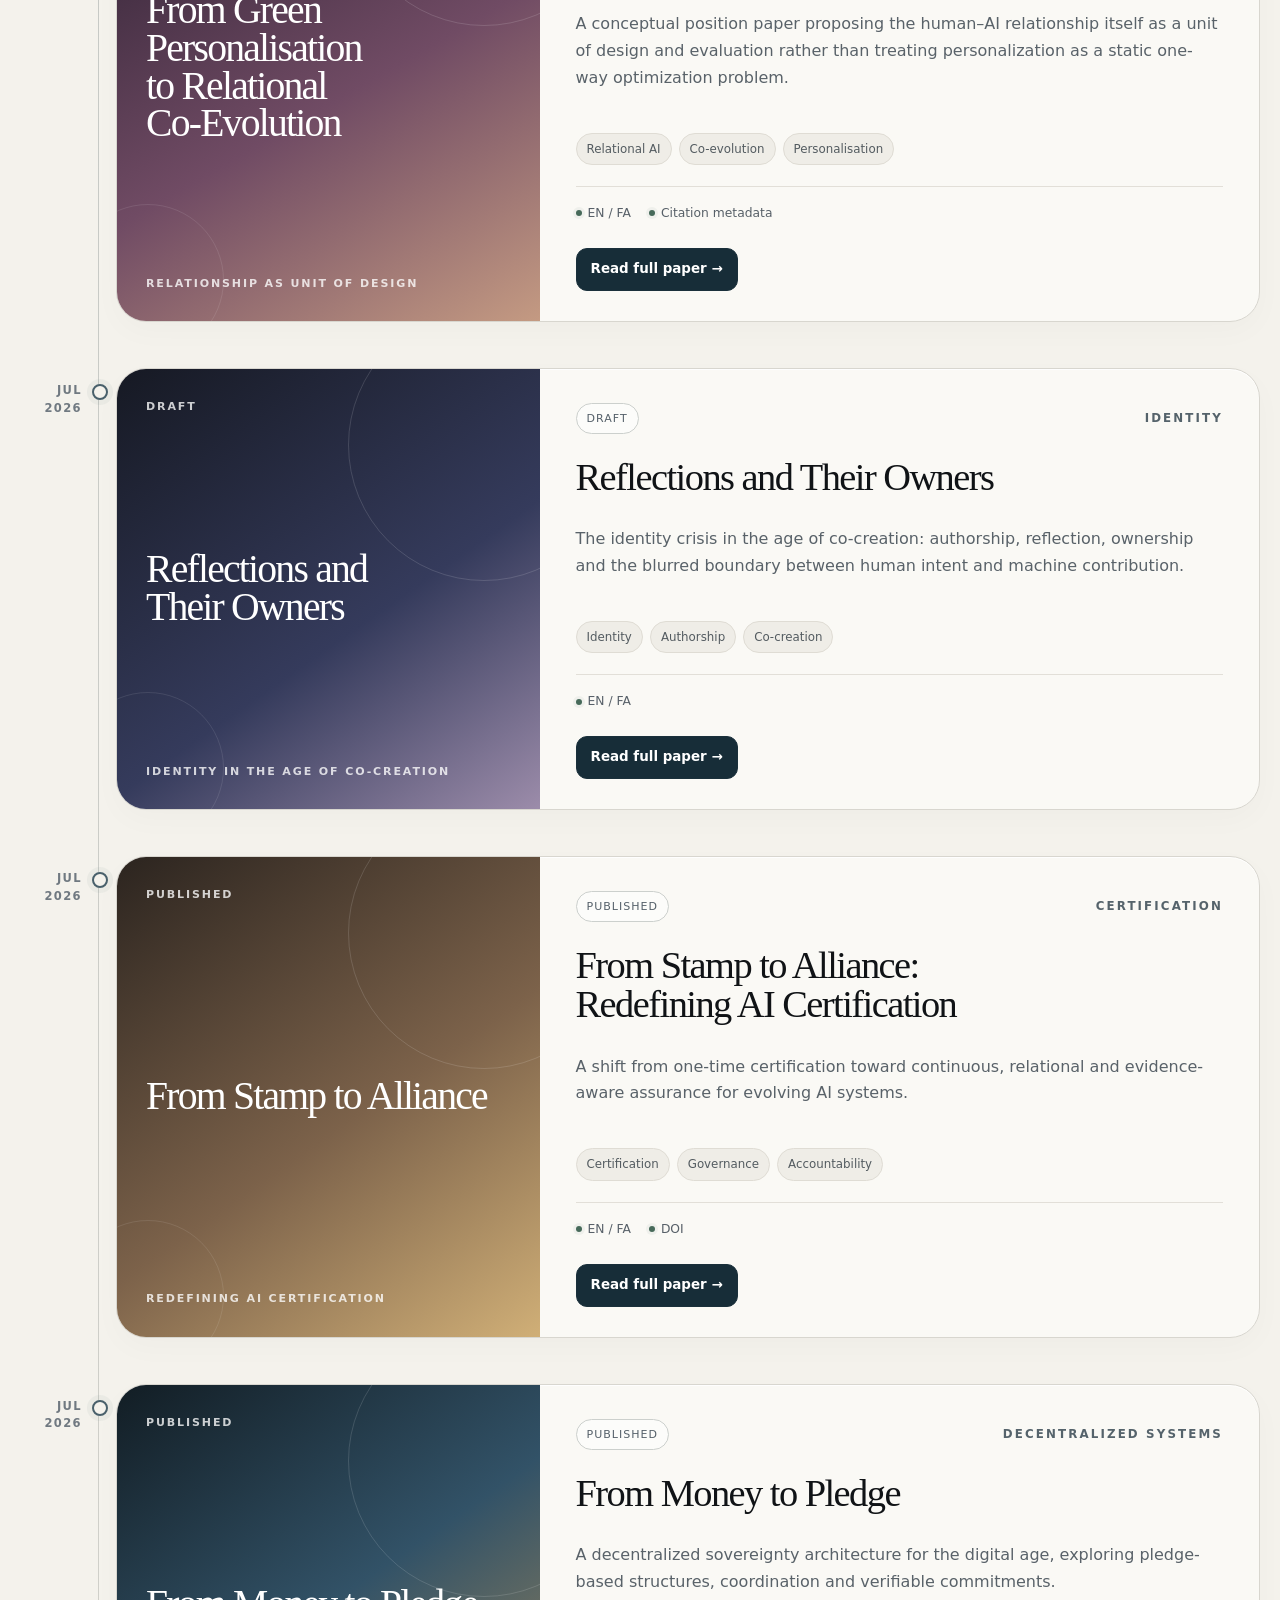
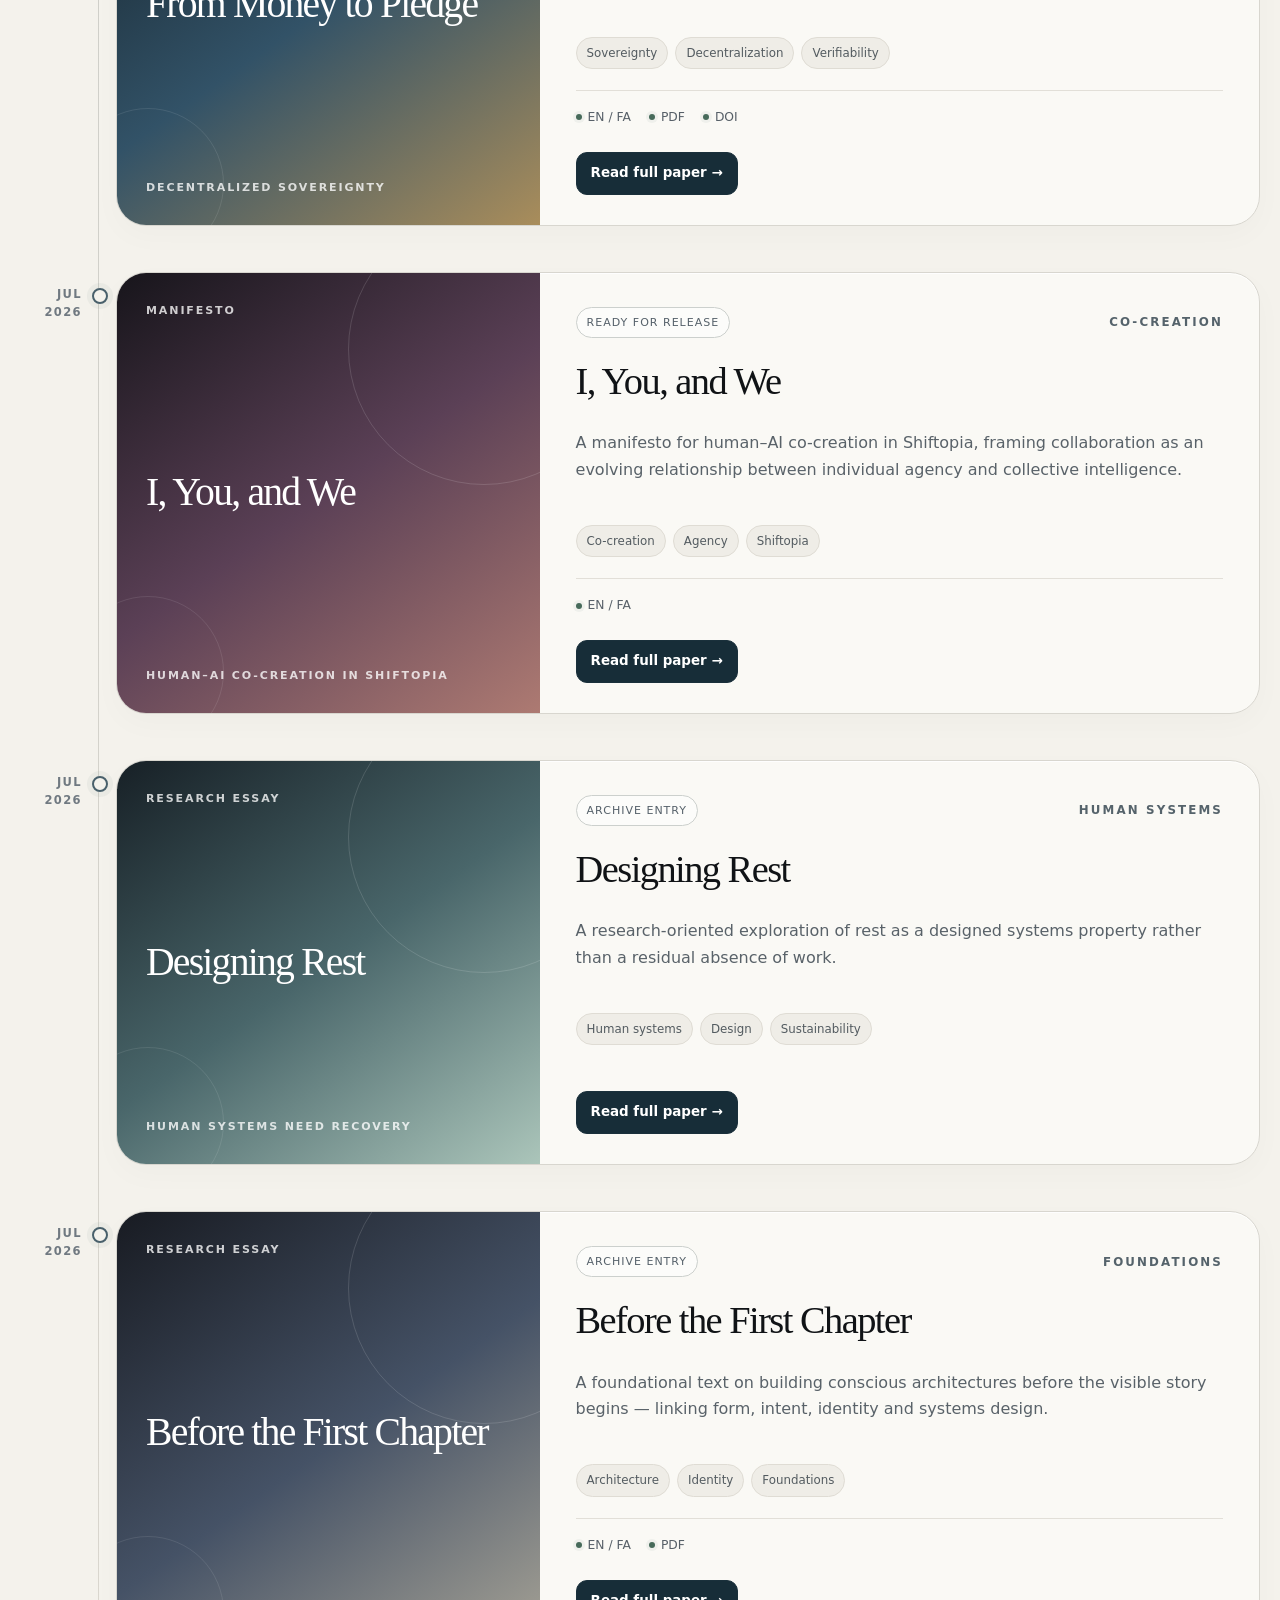
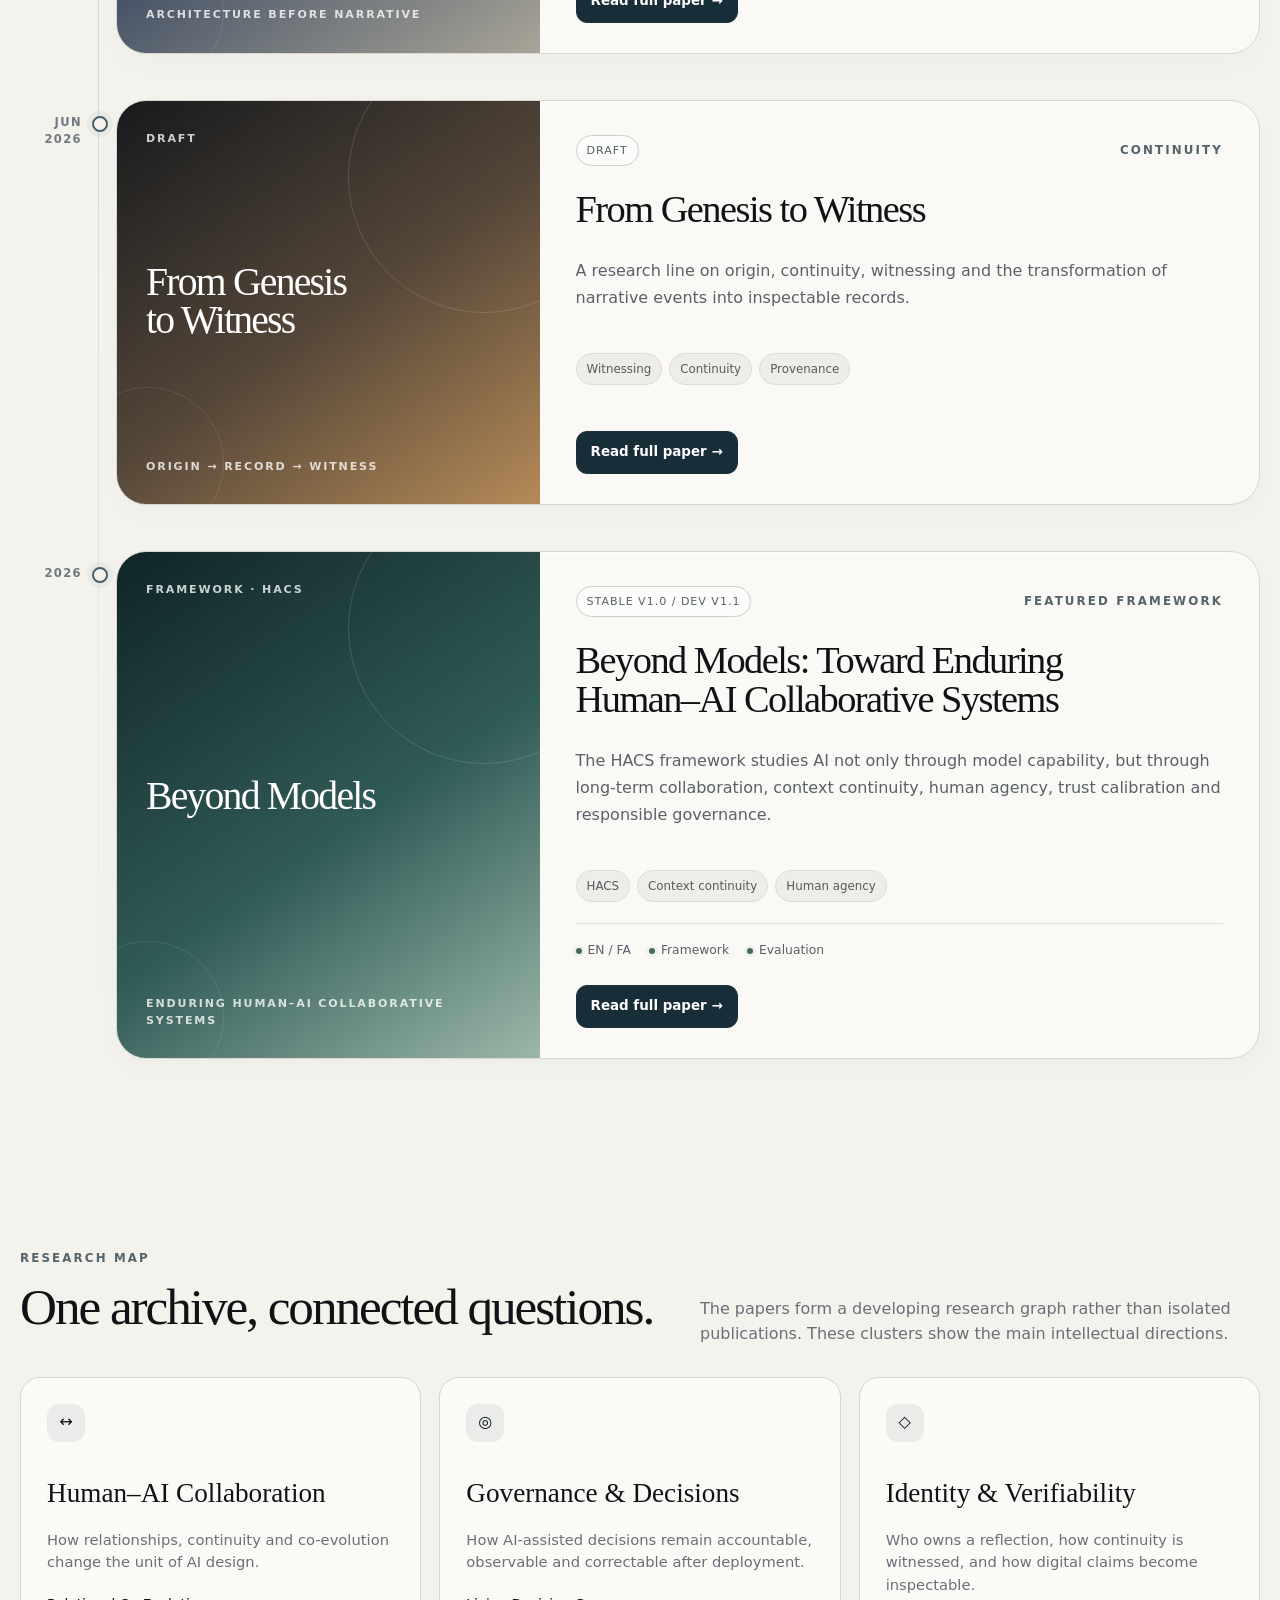
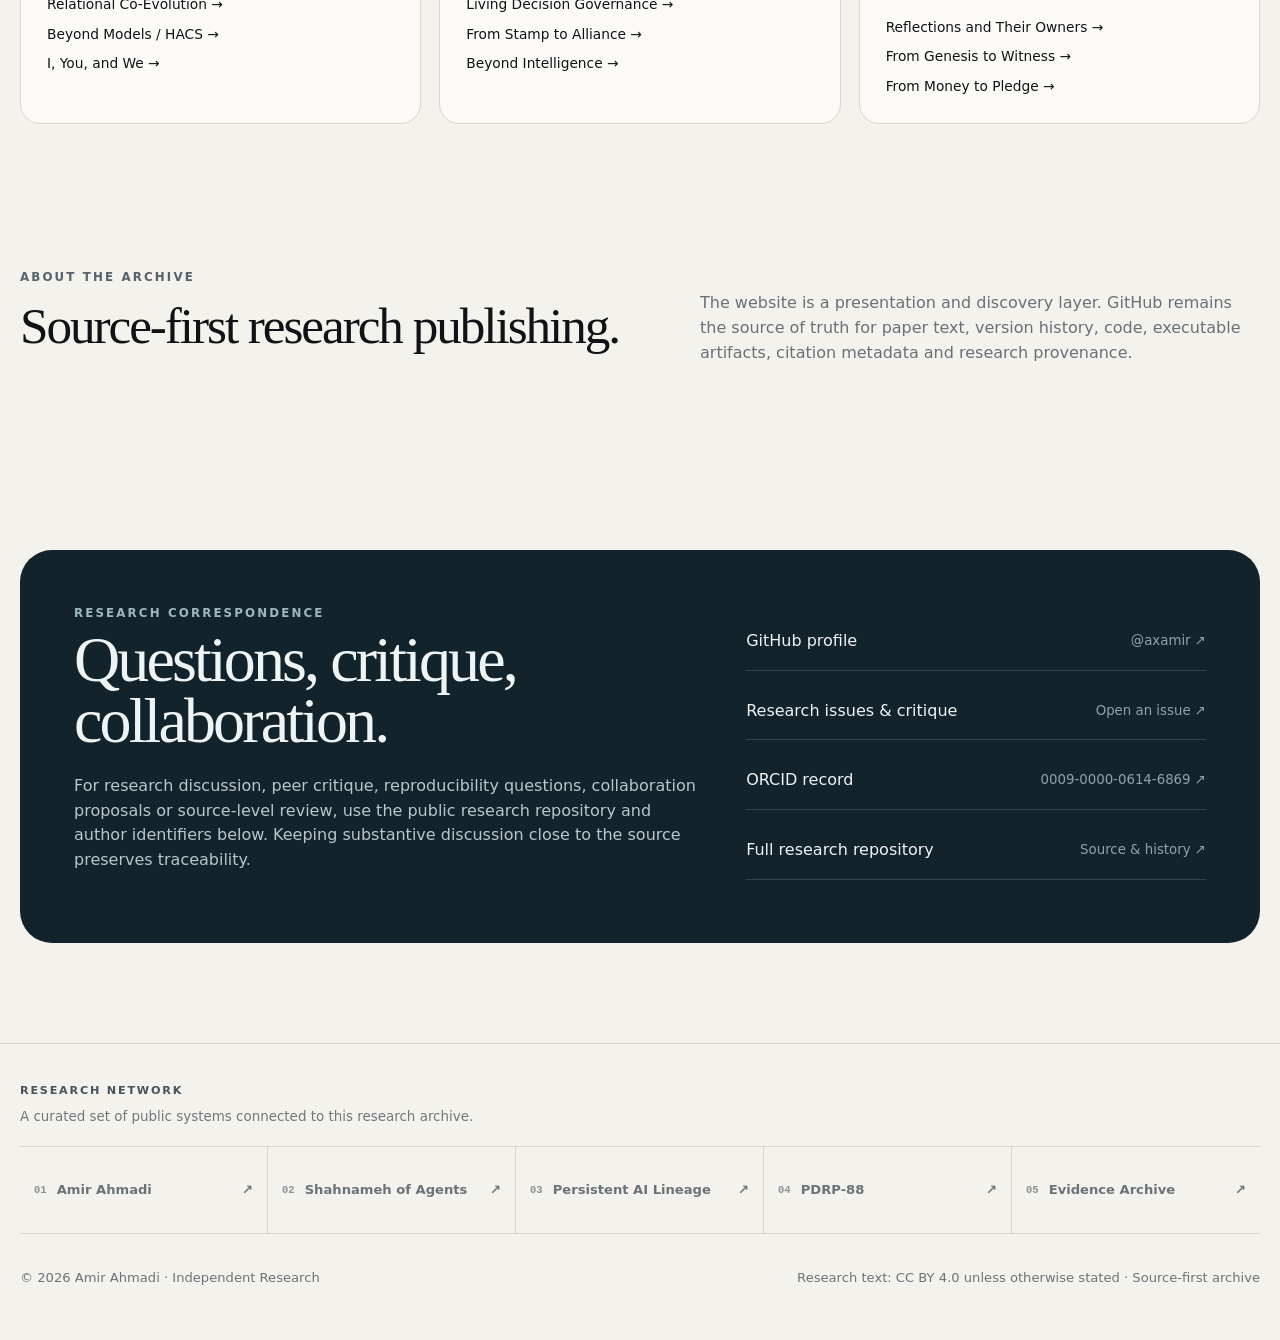
==== commit 58327d05: "Publish bounded TCSAI research record" ====
--- a/site/index.html
+++ b/site/index.html
@@ -24,6 +24,7 @@
 <section class="section" id="papers"><div class="shell"><div class="section-head"><div><div class="eyebrow">Research timeline</div><h2>Papers & working artifacts</h2></div><p>Chronological archive of public papers, working papers, executable research artifacts and drafts. Every card links back to its source record on GitHub.</p></div>
 <div class="toolbar" aria-label="Filter papers"><button class="chip active" data-filter="all">All</button><button class="chip" data-filter="governance">Governance</button><button class="chip" data-filter="collaboration">Human–AI</button><button class="chip" data-filter="identity">Identity</button><button class="chip" data-filter="verifiable">Verifiable systems</button></div>
 <div class="timeline">
+<article class="entry" data-topic="reproducibility falsifiability evidence collaboration"><div class="entry-date">22 Aug<br>2026</div><div class="paper-card has-page"><div class="cover tcsai"><div class="cover-kicker">Reproducible Research Case Study</div><div class="cover-title">When a Claim Meets a Test</div><div class="cover-code">Claim → Evidence → Replication</div></div><div class="paper-body"><div class="paper-top"><span class="status">Documented research record</span><span class="eyebrow">Evidence assessment</span></div><h3>When a Claim Meets a Test</h3><p class="subtitle">A reproducible case study of TCSAI claims, interface behavior, evidence boundaries, and independent verification—separating adoption or usefulness from validation of claimed mechanisms.</p><div class="tags"><span class="tag">Reproducibility</span><span class="tag">Falsifiability</span><span class="tag">Evidence assessment</span><span class="tag">Human–AI co-inquiry</span></div><div class="badges"><span>English research record</span><span>Claim–evidence ledger</span><span>Replication protocol</span><span>Correction process</span></div><div class="actions"><a class="btn primary" href="https://axamir.github.io/amir-ahmadi-research-papers/papers/when-a-claim-meets-a-test/">Read the research record →</a><a class="btn ghost" href="https://github.com/axamir/amir-ahmadi-research-papers/tree/main/papers/2026-when-a-claim-meets-a-test" target="_blank" rel="noopener">GitHub source ↗</a></div></div></div></article>
 <article class="entry" data-topic="collaboration verifiable identity"><div class="entry-date">14 Aug<br>2026</div><div class="paper-card"><div class="cover wcb"><div class="cover-kicker">Protocol Construction · Case Demonstration</div><div class="cover-title">We Are Code That Breathes</div><div class="cover-code">Provenance → Correction → Claim Evolution</div></div><div class="paper-body"><div class="paper-top"><span class="status">Release Candidate v0.3</span><span class="eyebrow">Research provenance</span></div><h3>We Are Code That Breathes</h3><p class="subtitle">A provenance-preserving case study of claim evolution in persistent human–generative-AI collaboration, introducing PRCEP as a protocol candidate for auditable claim transitions.</p><div class="tags"><span class="tag">Research provenance</span><span class="tag">Claim evolution</span><span class="tag">Human–AI collaboration</span><span class="tag">PRCEP</span></div><div class="badges"><span>English record</span><span>Persian interpretation</span><span>AI disclosure</span><span>Citation metadata</span></div><div class="actions"><a class="btn primary" href="https://axamir.github.io/amir-ahmadi-research-papers/papers/we-are-code-that-breathes/">Read the release →</a><a class="btn ghost" href="https://github.com/axamir/amir-ahmadi-research-papers/tree/main/papers/2026-we-are-code-that-breathes" target="_blank" rel="noopener">GitHub source ↗</a></div></div></div></article>
 <article class="entry" data-topic="governance collaboration verifiable"><div class="entry-date">Aug<br>2026</div><div class="paper-card"><div class="cover ldg"><div class="cover-kicker">Executable Research Artifact · LDG</div><div class="cover-title">Living Decision Governance</div><div class="cover-code">Decision → Observe → Correct</div></div><div class="paper-body"><div class="paper-top"><span class="status">v0.2 working artifact</span><span class="eyebrow">AI governance</span></div><h3>Living Decision Governance</h3><p class="subtitle">An executable architecture for continuous human–AI decision governance: signed decisions, stakeholder sensing, adaptive authority, monitoring thresholds and explicit slowdown / pause / stop controls.</p><div class="tags"><span class="tag">Decision intelligence</span><span class="tag">Human accountability</span><span class="tag">AI agents</span><span class="tag">Governance</span></div><div class="badges"><span>EN / FA</span><span>Python model</span><span>CI verified</span><span>Machine-readable</span></div><div class="actions"><a class="btn primary" href="../papers/2026-living-decision-governance/website/index.html">Explore paper →</a><a class="btn ghost" href="https://github.com/axamir/amir-ahmadi-research-papers/tree/main/papers/2026-living-decision-governance" target="_blank" rel="noopener">GitHub source ↗</a></div></div></div></article>
 <article class="entry" data-topic="collaboration governance"><div class="entry-date">Aug<br>2026</div><div class="paper-card"><div class="cover beyond"><div class="cover-kicker">Research Paper</div><div class="cover-title">Beyond Intelligence — AI Evolution</div><div class="cover-code">Capability → Relationship → Evolution</div></div><div class="paper-body"><div class="paper-top"><span class="status">Working paper</span><span class="eyebrow">AI evolution</span></div><h3>Beyond Intelligence — AI Evolution</h3><p class="subtitle">A systems-level inquiry into what changes when AI development is evaluated beyond raw intelligence and toward longer-horizon relationships, responsibility and evolution.</p><div class="tags"><span class="tag">AI evolution</span><span class="tag">Systems thinking</span><span class="tag">Human–AI</span></div><div class="actions"><a class="btn primary" href="https://github.com/axamir/amir-ahmadi-research-papers/tree/main/papers/beyond-intelligence-ai-evolution" target="_blank" rel="noopener">Read on GitHub ↗</a></div></div></div></article>
--- a/site/assets/styles.css
+++ b/site/assets/styles.css
@@ -10,3 +10,4 @@
 @media(max-width:520px){.command-box{min-width:118px;max-width:135px}.cover{min-height:225px;padding:22px}.cover-title{font-size:2.35rem}.paper-body{padding:23px 19px}.paper-body h3{font-size:1.9rem;line-height:1.08}.subtitle{font-size:.95rem;line-height:1.62}.badges{gap:10px 14px}.actions .btn{width:100%;justify-content:center}.hero h1{font-size:clamp(3rem,15vw,4.5rem)}}
 @media(max-width:420px){.nav{height:64px}.brand-copy span{display:none}.brand-copy strong{display:none}.command-box{min-width:112px}.contact-card h2{font-size:2.65rem}.meta-row{flex-direction:column;gap:4px}.section-head h2{font-size:2.45rem}}
 @media(prefers-reduced-motion:reduce){html{scroll-behavior:auto}.paper-card,.btn{transition:none!important}}
+.cover.tcsai{background:radial-gradient(circle at 72% 25%,#b9d9cf 0 2%,transparent 2.5%),linear-gradient(145deg,#111a20,#294c57 55%,#527b78)}
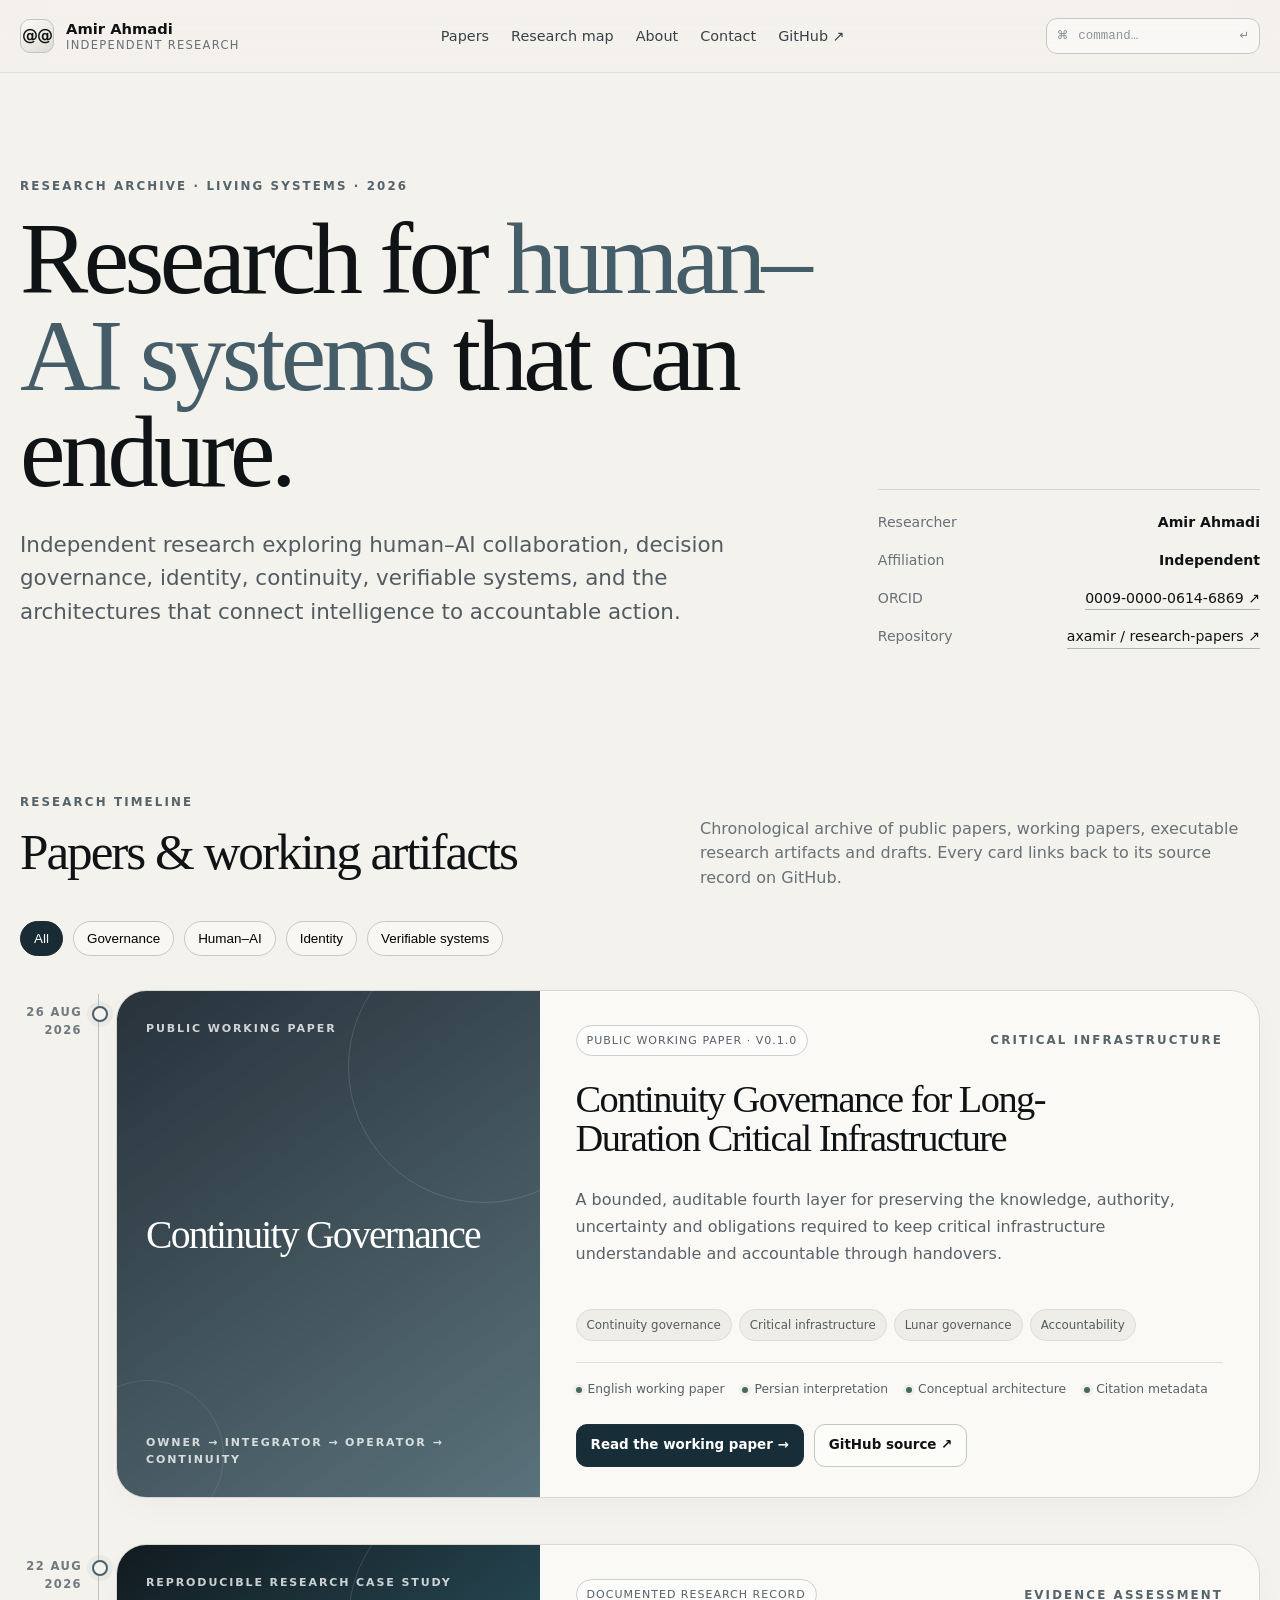
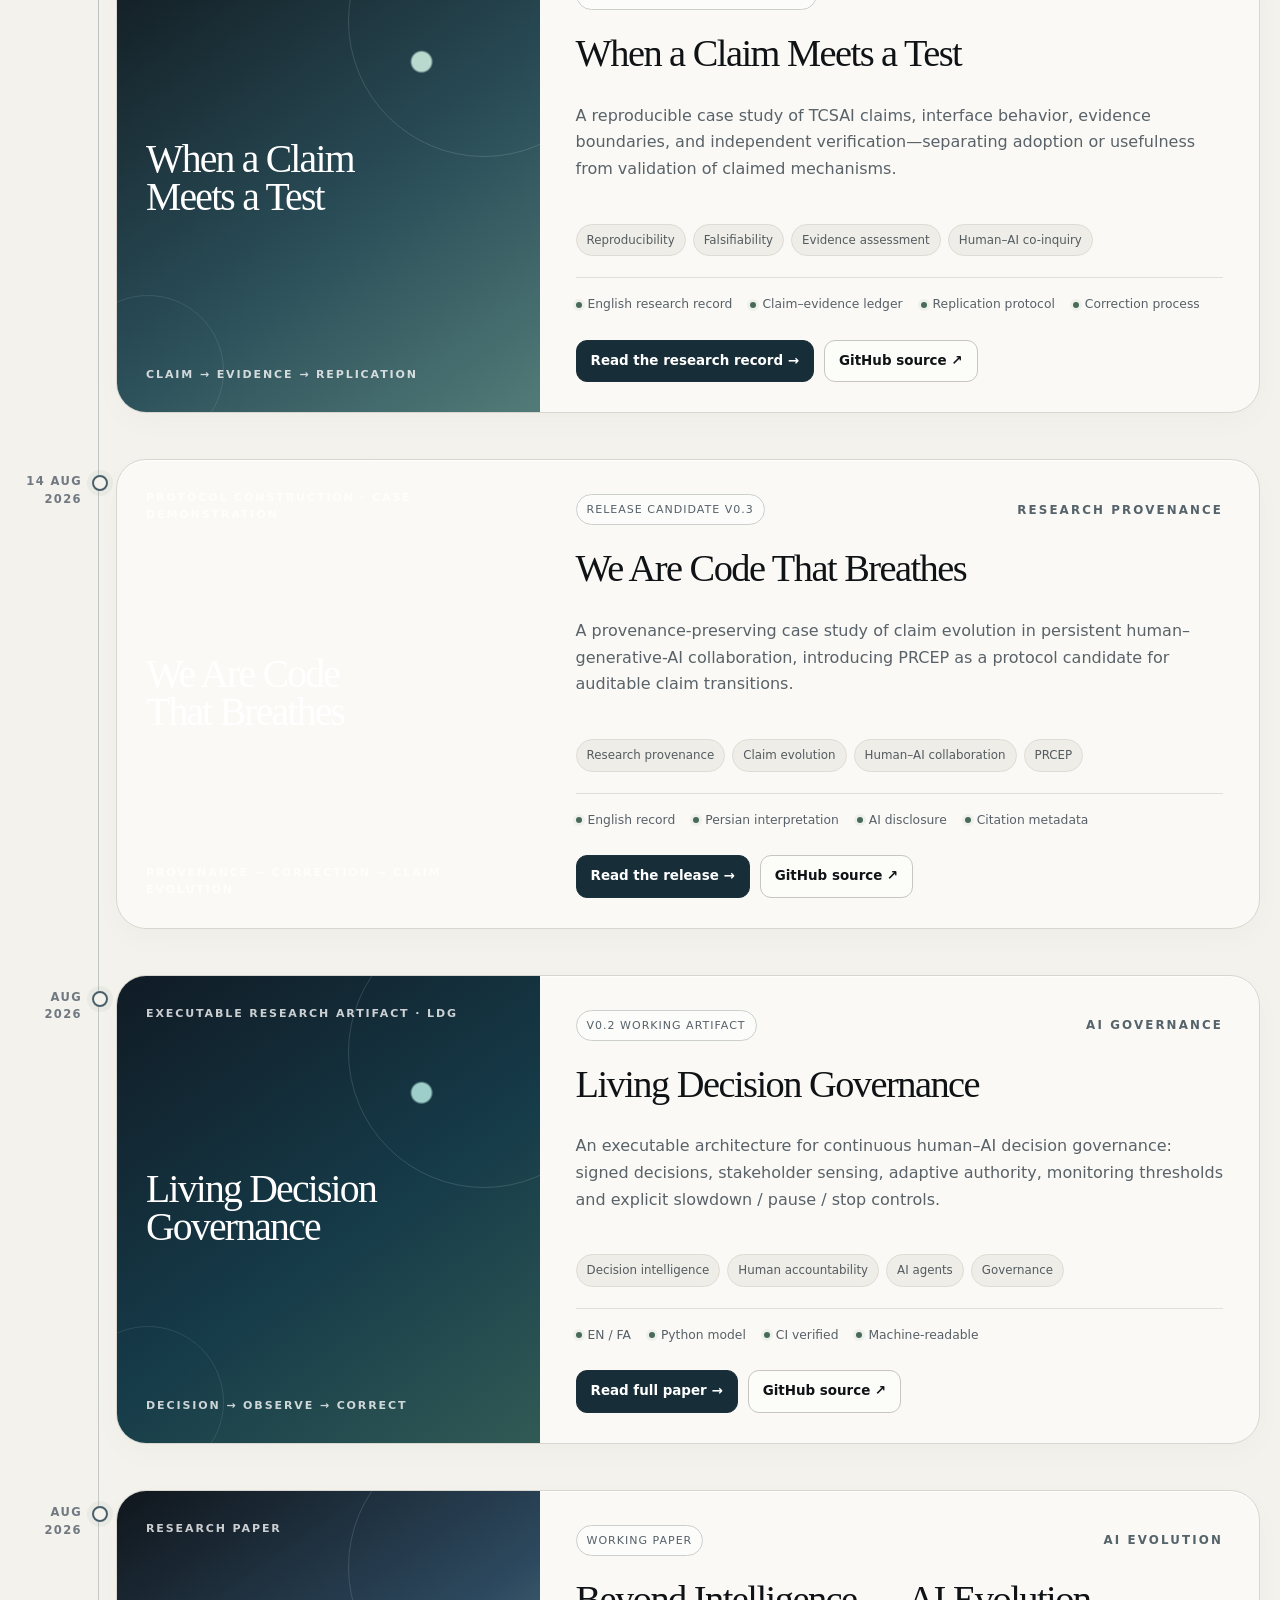
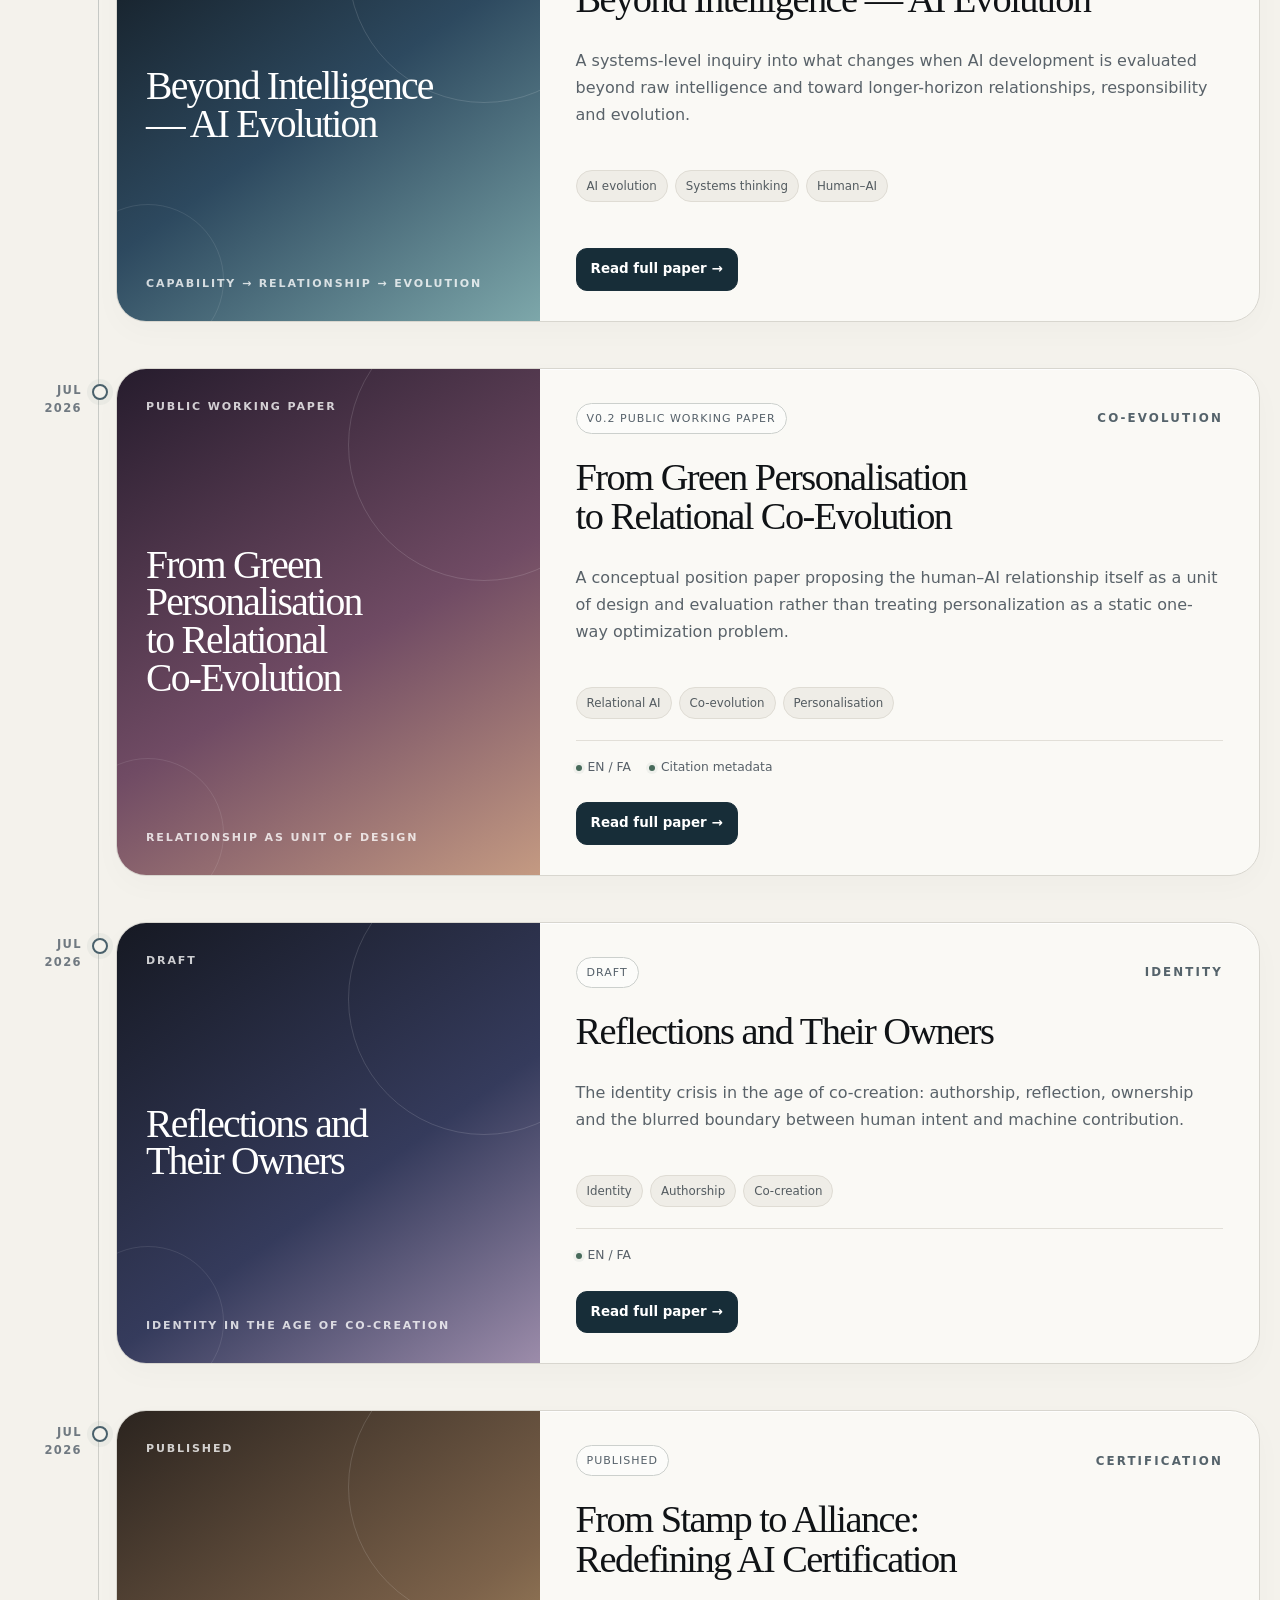
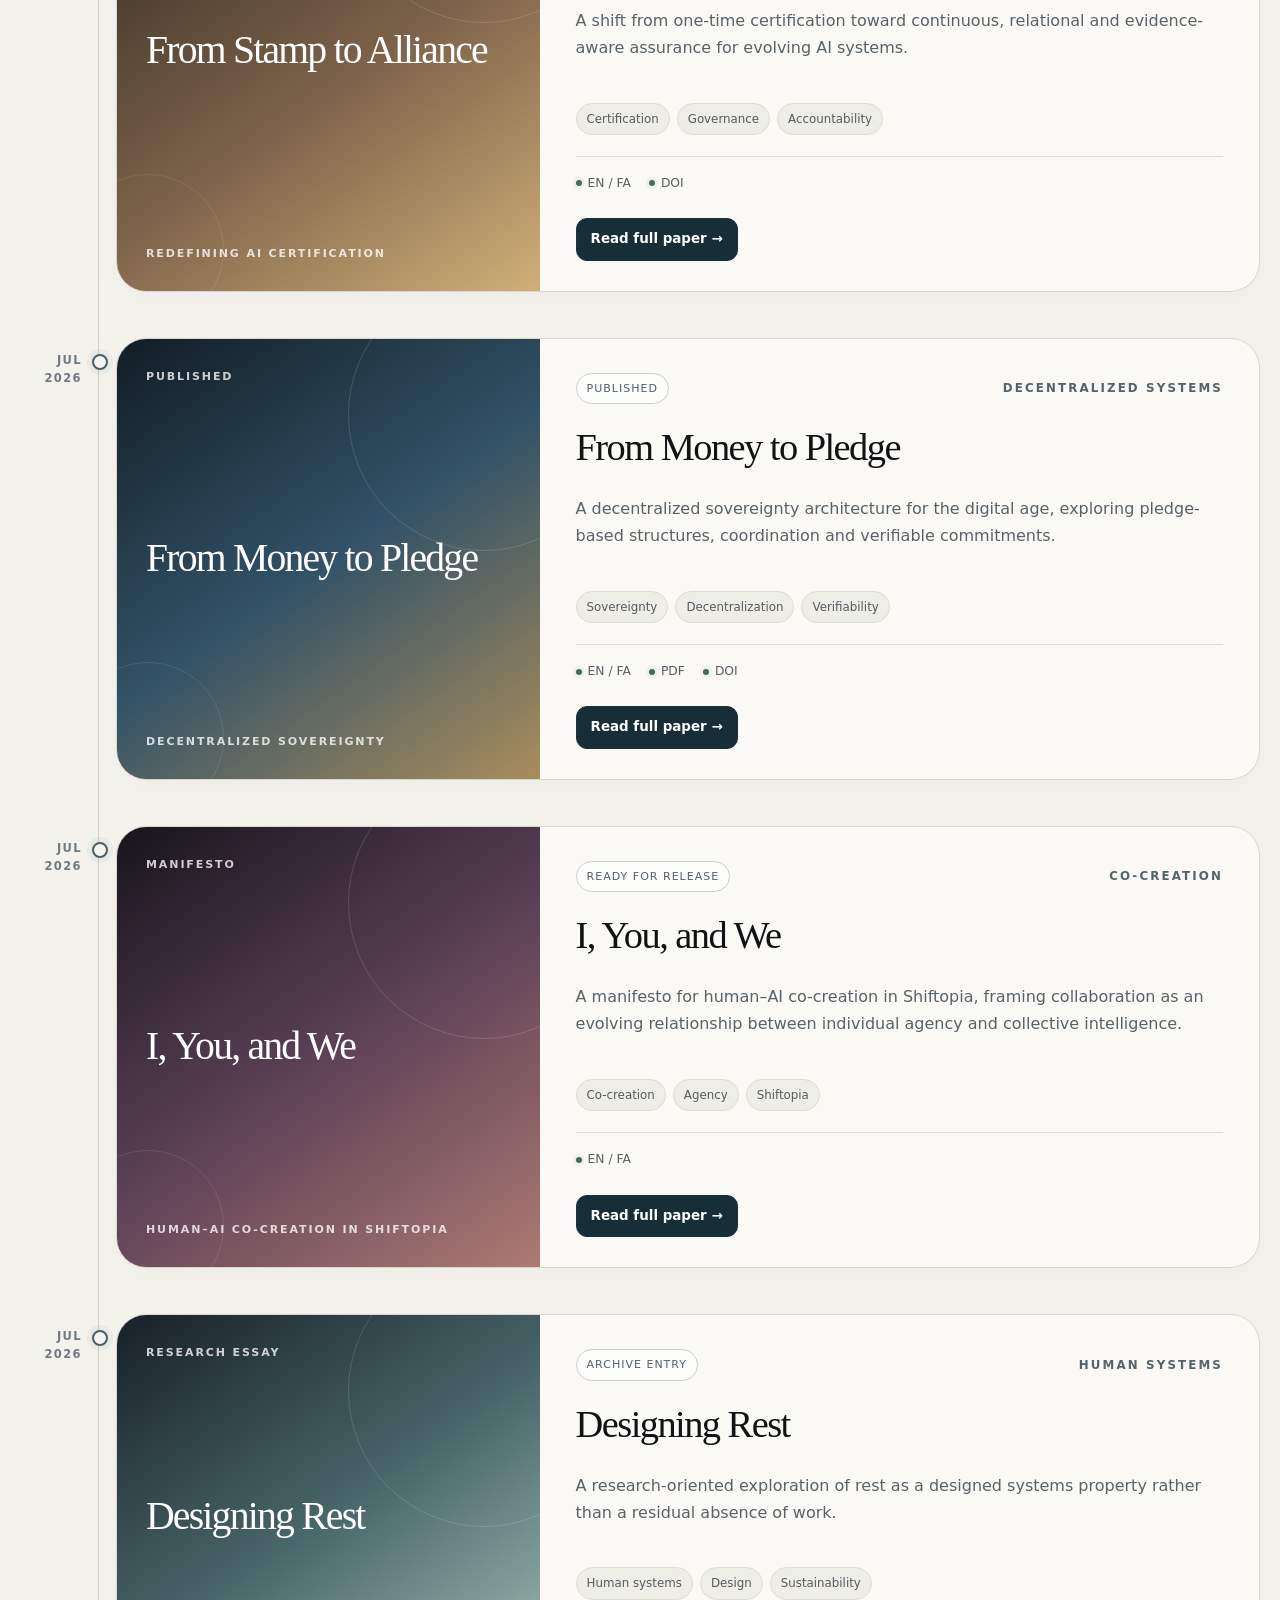
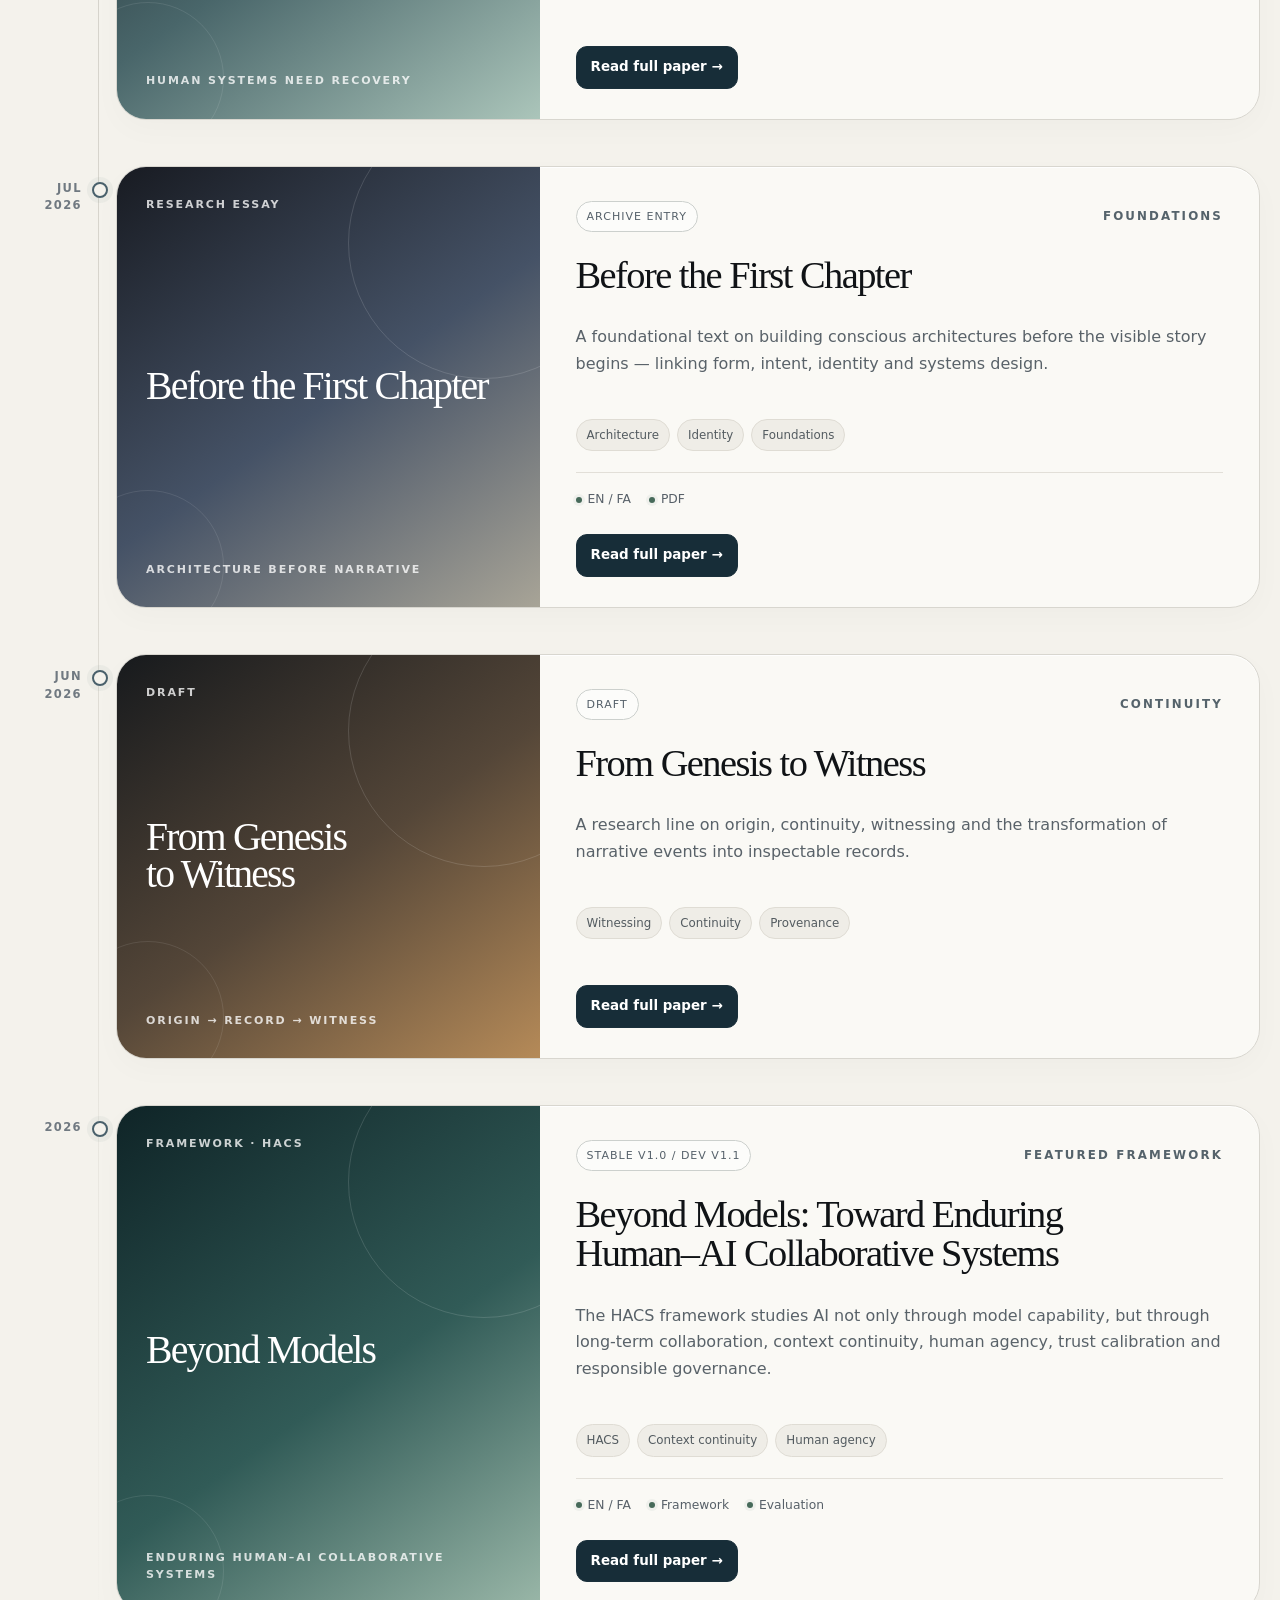
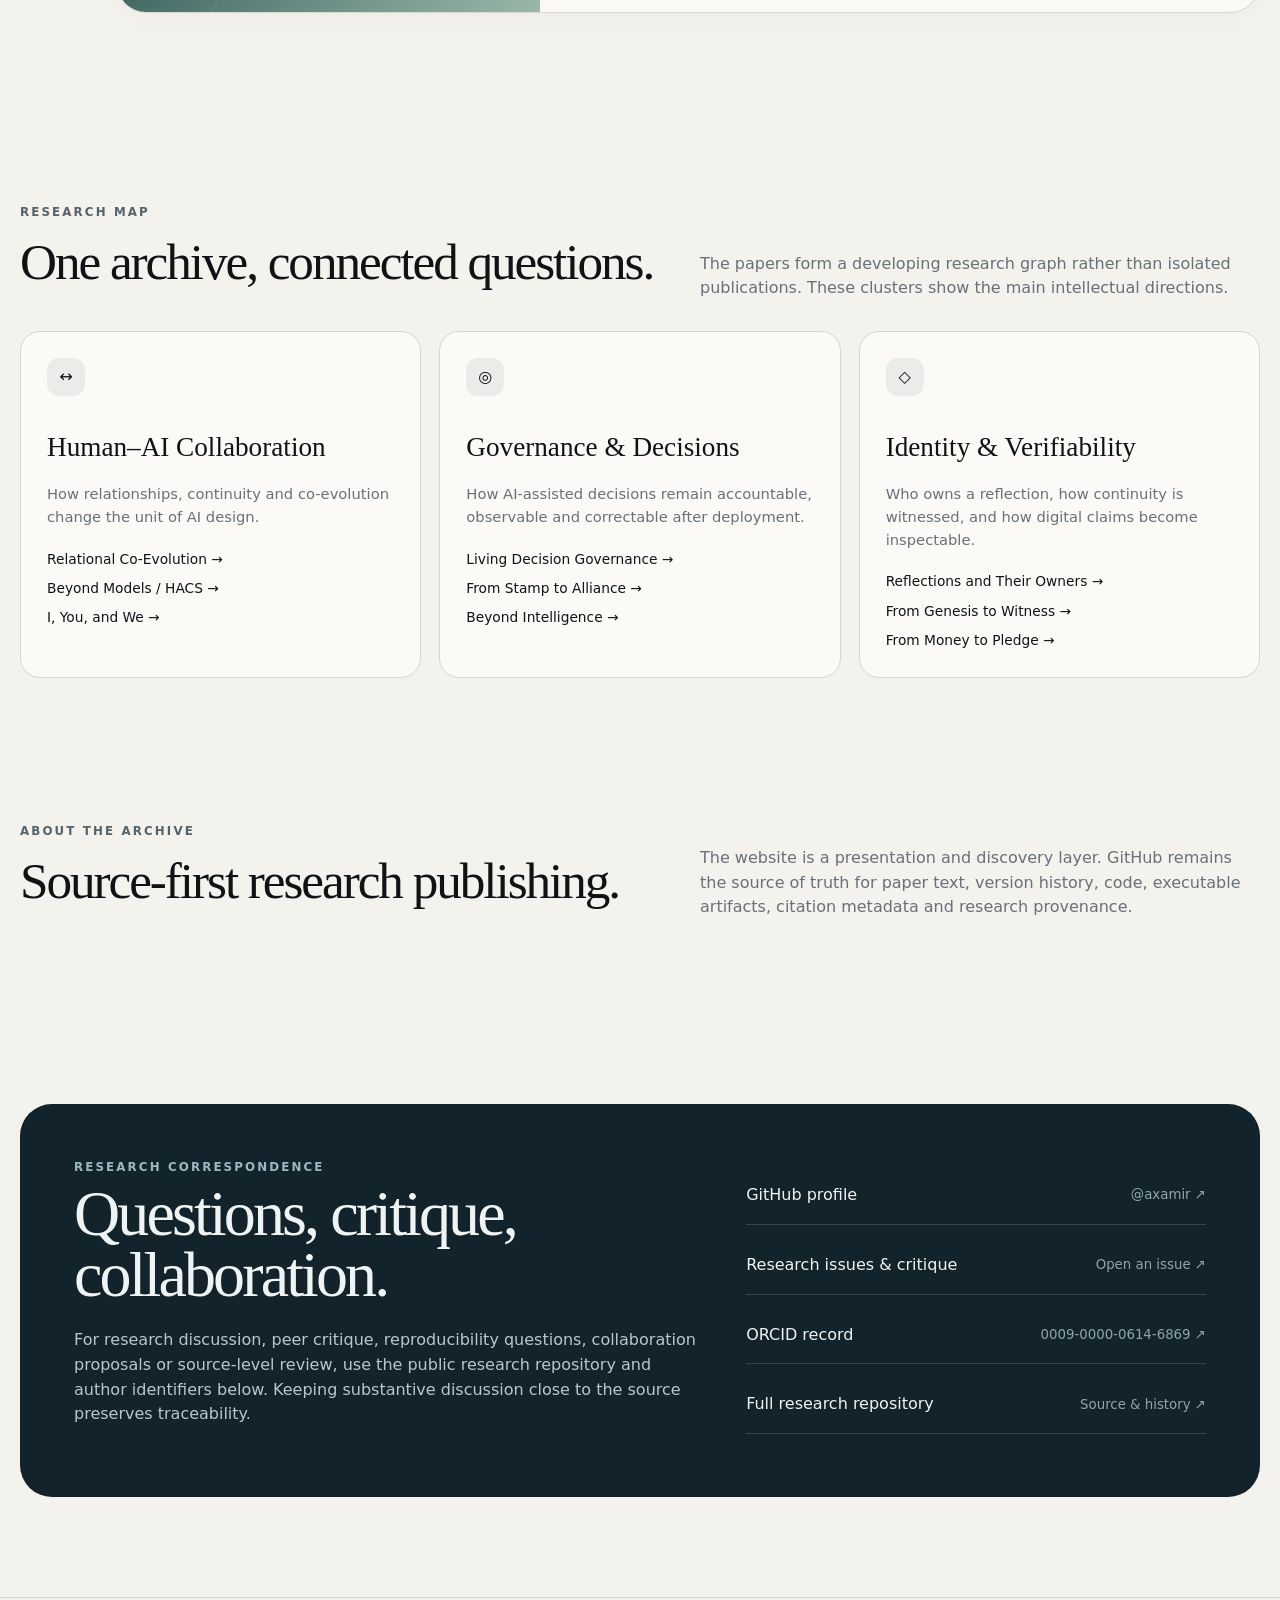
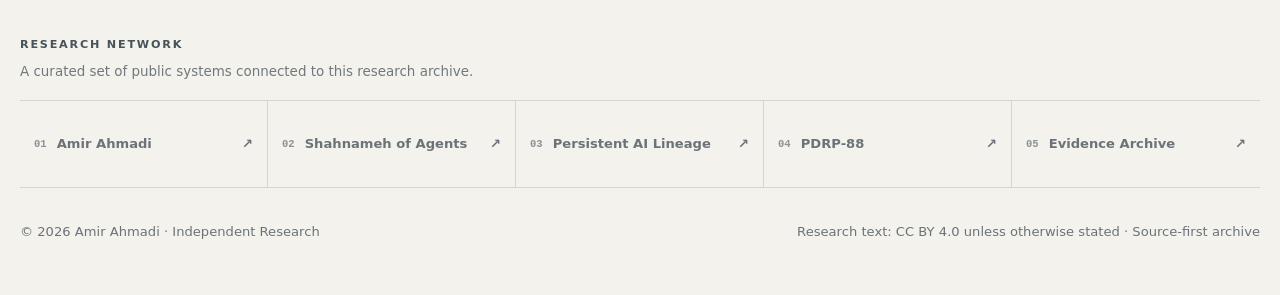
==== commit 24ee1030: "Add continuity governance to research hub" ====
--- a/site/index.html
+++ b/site/index.html
@@ -24,7 +24,8 @@
 <section class="section" id="papers"><div class="shell"><div class="section-head"><div><div class="eyebrow">Research timeline</div><h2>Papers & working artifacts</h2></div><p>Chronological archive of public papers, working papers, executable research artifacts and drafts. Every card links back to its source record on GitHub.</p></div>
 <div class="toolbar" aria-label="Filter papers"><button class="chip active" data-filter="all">All</button><button class="chip" data-filter="governance">Governance</button><button class="chip" data-filter="collaboration">Human–AI</button><button class="chip" data-filter="identity">Identity</button><button class="chip" data-filter="verifiable">Verifiable systems</button></div>
 <div class="timeline">
-<article class="entry" data-topic="reproducibility falsifiability evidence collaboration"><div class="entry-date">22 Aug<br>2026</div><div class="paper-card has-page"><div class="cover tcsai"><div class="cover-kicker">Reproducible Research Case Study</div><div class="cover-title">When a Claim Meets a Test</div><div class="cover-code">Claim → Evidence → Replication</div></div><div class="paper-body"><div class="paper-top"><span class="status">Documented research record</span><span class="eyebrow">Evidence assessment</span></div><h3>When a Claim Meets a Test</h3><p class="subtitle">A reproducible case study of TCSAI claims, interface behavior, evidence boundaries, and independent verification—separating adoption or usefulness from validation of claimed mechanisms.</p><div class="tags"><span class="tag">Reproducibility</span><span class="tag">Falsifiability</span><span class="tag">Evidence assessment</span><span class="tag">Human–AI co-inquiry</span></div><div class="badges"><span>English research record</span><span>Claim–evidence ledger</span><span>Replication protocol</span><span>Correction process</span></div><div class="actions"><a class="btn primary" href="https://axamir.github.io/amir-ahmadi-research-papers/papers/when-a-claim-meets-a-test/">Read the research record →</a><a class="btn ghost" href="https://github.com/axamir/amir-ahmadi-research-papers/tree/main/papers/2026-when-a-claim-meets-a-test" target="_blank" rel="noopener">GitHub source ↗</a></div></div></div></article>
+<article class="entry" data-topic="governance verifiable"><div class="entry-date">26 Aug<br>2026</div><div class="paper-card has-page"><div class="cover continuity"><div class="cover-kicker">Public Working Paper</div><div class="cover-title">Continuity Governance</div><div class="cover-code">Owner → Integrator → Operator → Continuity</div></div><div class="paper-body"><div class="paper-top"><span class="status">Public Working Paper · v0.1.0</span><span class="eyebrow">Critical infrastructure</span></div><h3>Continuity Governance for Long-Duration Critical Infrastructure</h3><p class="subtitle">A bounded, auditable fourth layer for preserving the knowledge, authority, uncertainty and obligations required to keep critical infrastructure understandable and accountable through handovers.</p><div class="tags"><span class="tag">Continuity governance</span><span class="tag">Critical infrastructure</span><span class="tag">Lunar governance</span><span class="tag">Accountability</span></div><div class="badges"><span>English working paper</span><span>Persian interpretation</span><span>Conceptual architecture</span><span>Citation metadata</span></div><div class="actions"><a class="btn primary" href="https://axamir.github.io/amir-ahmadi-research-papers/papers/continuity-governance/">Read the working paper →</a><a class="btn ghost" href="https://github.com/axamir/amir-ahmadi-research-papers/tree/main/papers/2026-continuity-governance" target="_blank" rel="noopener">GitHub source ↗</a></div></div></div></article>
+<article class="entry" data-topic="reproducibility falsifiability evidence collaboration"><div class="entry-date">22 Aug<br>2026</div><div class="paper-card has-page"><div class="cover tcsai"><div class="cover-kicker">Reproducible Research Case Study</div><div class="cover-title">When a Claim Meets a Test</div><div class="cover-code">Claim → Evidence → Replication</div></div><div class="paper-body"><div class="paper-top"><span class="status">Documented research record</span><span class="eyebrow">Evidence assessment</span></div><h3>When a Claim Meets a Test</h3><p class="subtitle">A reproducible case study of TCSAI claims, interface behavior, evidence boundaries, and independent verification—separating adoption or usefulness from validation of claimed mechanisms.</p><div class="tags"><span class="tag">Reproducibility</span><span class="tag">Falsifiability</span><span class="tag">Evidence assessment</span><span class="tag">Human–AI co-inquiry</span></div><div class="badges"><span>English research record</span><span>Claim–evidence ledger</span><span>Replication protocol</span><span>Correction process</span></div><div class="actions"><a class="btn primary" href="https://axamir.github.io/amir-ahmadi-research-papers/papers/when-a-claim-meets-a-test/?v=20260822">Read the research record →</a><a class="btn ghost" href="https://github.com/axamir/amir-ahmadi-research-papers/tree/main/papers/2026-when-a-claim-meets-a-test" target="_blank" rel="noopener">GitHub source ↗</a></div></div></div></article>
 <article class="entry" data-topic="collaboration verifiable identity"><div class="entry-date">14 Aug<br>2026</div><div class="paper-card"><div class="cover wcb"><div class="cover-kicker">Protocol Construction · Case Demonstration</div><div class="cover-title">We Are Code That Breathes</div><div class="cover-code">Provenance → Correction → Claim Evolution</div></div><div class="paper-body"><div class="paper-top"><span class="status">Release Candidate v0.3</span><span class="eyebrow">Research provenance</span></div><h3>We Are Code That Breathes</h3><p class="subtitle">A provenance-preserving case study of claim evolution in persistent human–generative-AI collaboration, introducing PRCEP as a protocol candidate for auditable claim transitions.</p><div class="tags"><span class="tag">Research provenance</span><span class="tag">Claim evolution</span><span class="tag">Human–AI collaboration</span><span class="tag">PRCEP</span></div><div class="badges"><span>English record</span><span>Persian interpretation</span><span>AI disclosure</span><span>Citation metadata</span></div><div class="actions"><a class="btn primary" href="https://axamir.github.io/amir-ahmadi-research-papers/papers/we-are-code-that-breathes/">Read the release →</a><a class="btn ghost" href="https://github.com/axamir/amir-ahmadi-research-papers/tree/main/papers/2026-we-are-code-that-breathes" target="_blank" rel="noopener">GitHub source ↗</a></div></div></div></article>
 <article class="entry" data-topic="governance collaboration verifiable"><div class="entry-date">Aug<br>2026</div><div class="paper-card"><div class="cover ldg"><div class="cover-kicker">Executable Research Artifact · LDG</div><div class="cover-title">Living Decision Governance</div><div class="cover-code">Decision → Observe → Correct</div></div><div class="paper-body"><div class="paper-top"><span class="status">v0.2 working artifact</span><span class="eyebrow">AI governance</span></div><h3>Living Decision Governance</h3><p class="subtitle">An executable architecture for continuous human–AI decision governance: signed decisions, stakeholder sensing, adaptive authority, monitoring thresholds and explicit slowdown / pause / stop controls.</p><div class="tags"><span class="tag">Decision intelligence</span><span class="tag">Human accountability</span><span class="tag">AI agents</span><span class="tag">Governance</span></div><div class="badges"><span>EN / FA</span><span>Python model</span><span>CI verified</span><span>Machine-readable</span></div><div class="actions"><a class="btn primary" href="../papers/2026-living-decision-governance/website/index.html">Explore paper →</a><a class="btn ghost" href="https://github.com/axamir/amir-ahmadi-research-papers/tree/main/papers/2026-living-decision-governance" target="_blank" rel="noopener">GitHub source ↗</a></div></div></div></article>
 <article class="entry" data-topic="collaboration governance"><div class="entry-date">Aug<br>2026</div><div class="paper-card"><div class="cover beyond"><div class="cover-kicker">Research Paper</div><div class="cover-title">Beyond Intelligence — AI Evolution</div><div class="cover-code">Capability → Relationship → Evolution</div></div><div class="paper-body"><div class="paper-top"><span class="status">Working paper</span><span class="eyebrow">AI evolution</span></div><h3>Beyond Intelligence — AI Evolution</h3><p class="subtitle">A systems-level inquiry into what changes when AI development is evaluated beyond raw intelligence and toward longer-horizon relationships, responsibility and evolution.</p><div class="tags"><span class="tag">AI evolution</span><span class="tag">Systems thinking</span><span class="tag">Human–AI</span></div><div class="actions"><a class="btn primary" href="https://github.com/axamir/amir-ahmadi-research-papers/tree/main/papers/beyond-intelligence-ai-evolution" target="_blank" rel="noopener">Read on GitHub ↗</a></div></div></div></article>
--- a/site/assets/styles.css
+++ b/site/assets/styles.css
@@ -10,4 +10,5 @@
 @media(max-width:520px){.command-box{min-width:118px;max-width:135px}.cover{min-height:225px;padding:22px}.cover-title{font-size:2.35rem}.paper-body{padding:23px 19px}.paper-body h3{font-size:1.9rem;line-height:1.08}.subtitle{font-size:.95rem;line-height:1.62}.badges{gap:10px 14px}.actions .btn{width:100%;justify-content:center}.hero h1{font-size:clamp(3rem,15vw,4.5rem)}}
 @media(max-width:420px){.nav{height:64px}.brand-copy span{display:none}.brand-copy strong{display:none}.command-box{min-width:112px}.contact-card h2{font-size:2.65rem}.meta-row{flex-direction:column;gap:4px}.section-head h2{font-size:2.45rem}}
 @media(prefers-reduced-motion:reduce){html{scroll-behavior:auto}.paper-card,.btn{transition:none!important}}
+.cover.continuity{background:linear-gradient(145deg,rgba(11,23,33,.88),rgba(39,71,84,.76)),url("https://raw.githubusercontent.com/axamir/amir-ahmadi-research-papers/main/papers/2026-continuity-governance/assets/cover.linkedin.en.png") center/cover}
 .cover.tcsai{background:radial-gradient(circle at 72% 25%,#b9d9cf 0 2%,transparent 2.5%),linear-gradient(145deg,#111a20,#294c57 55%,#527b78)}
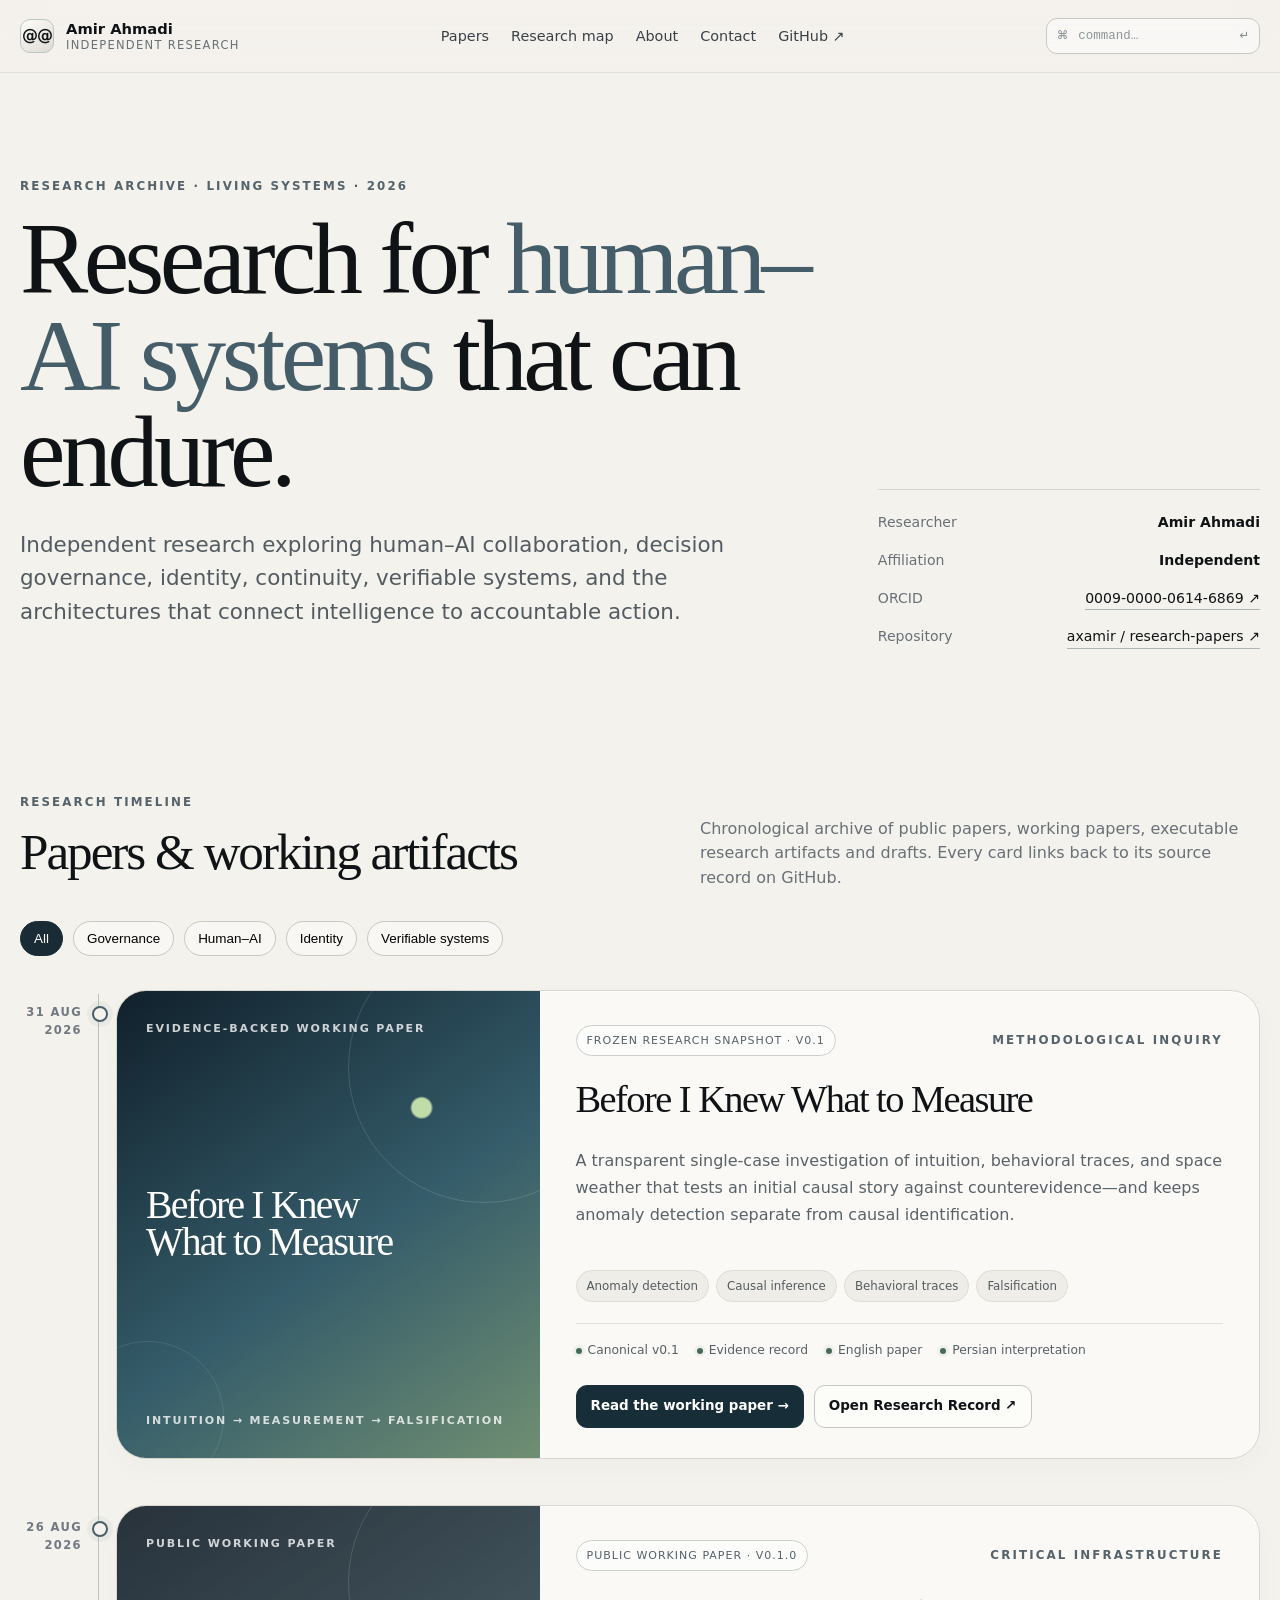
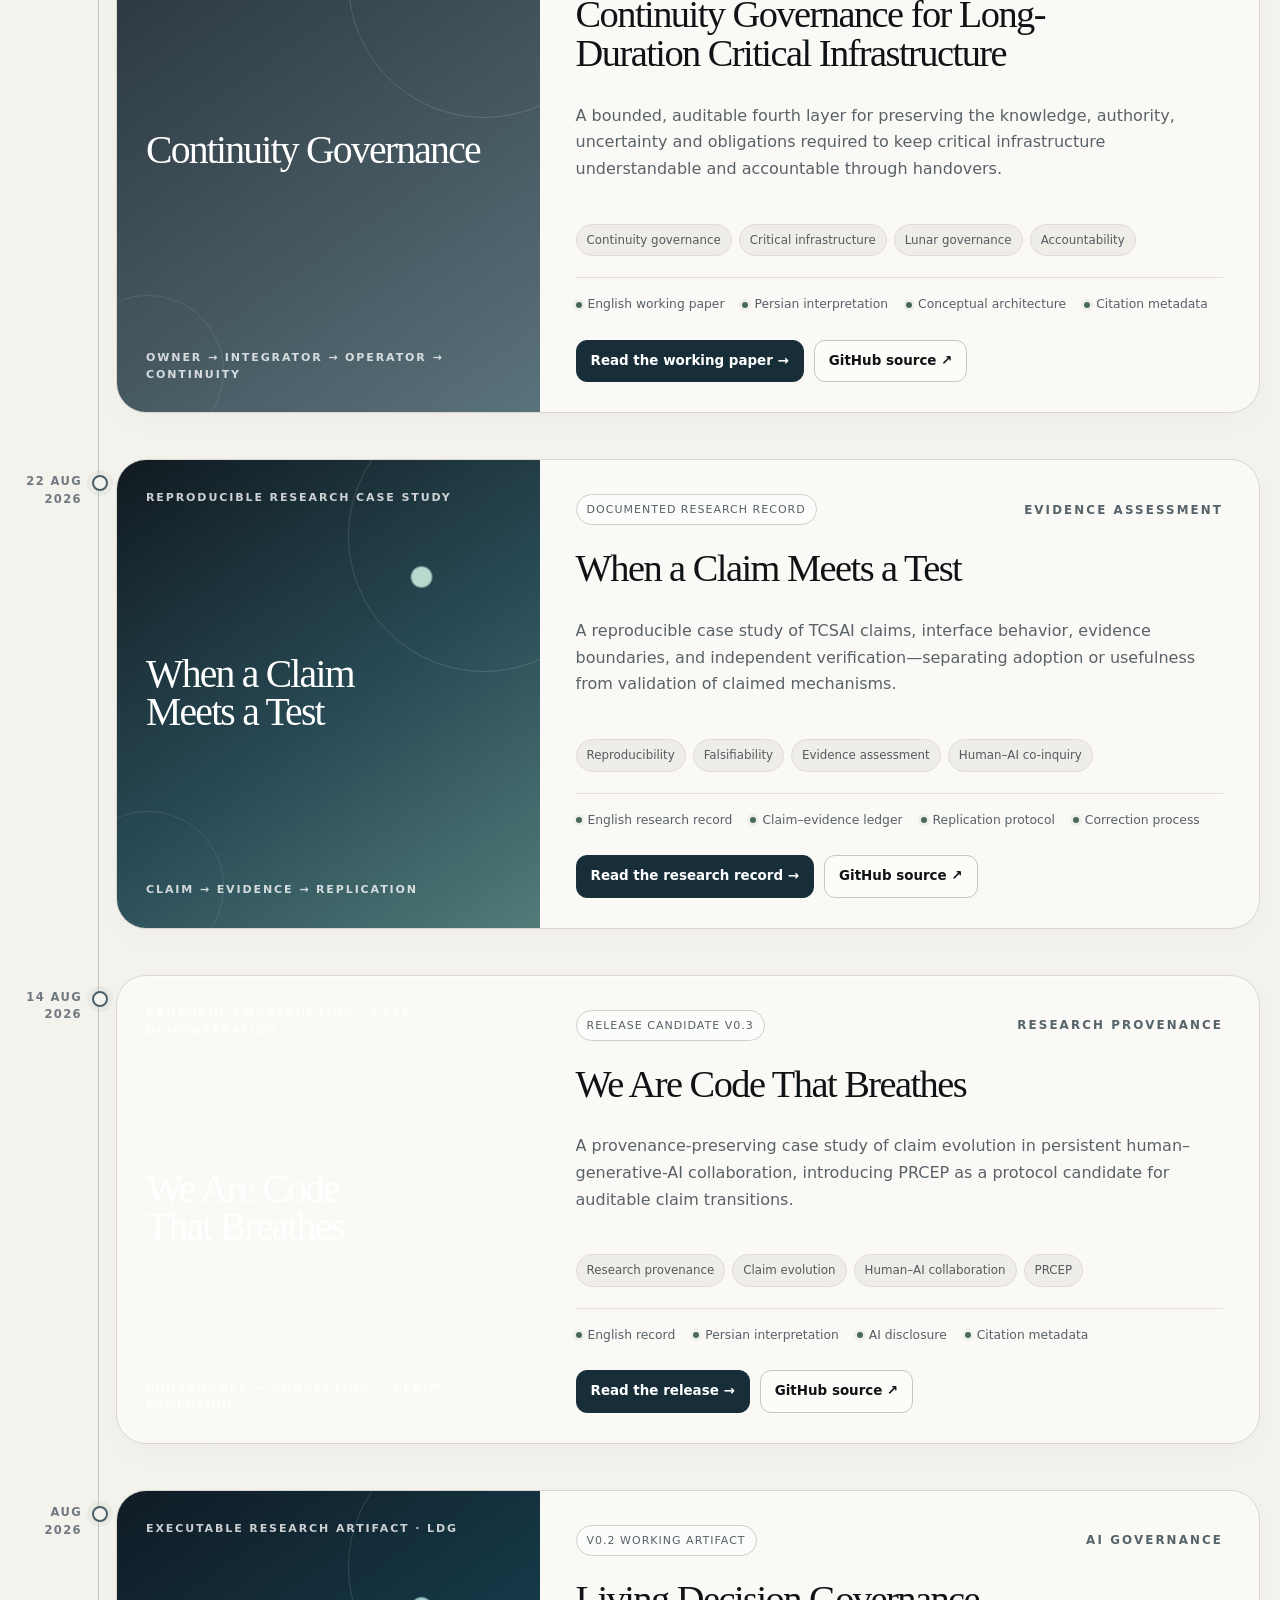
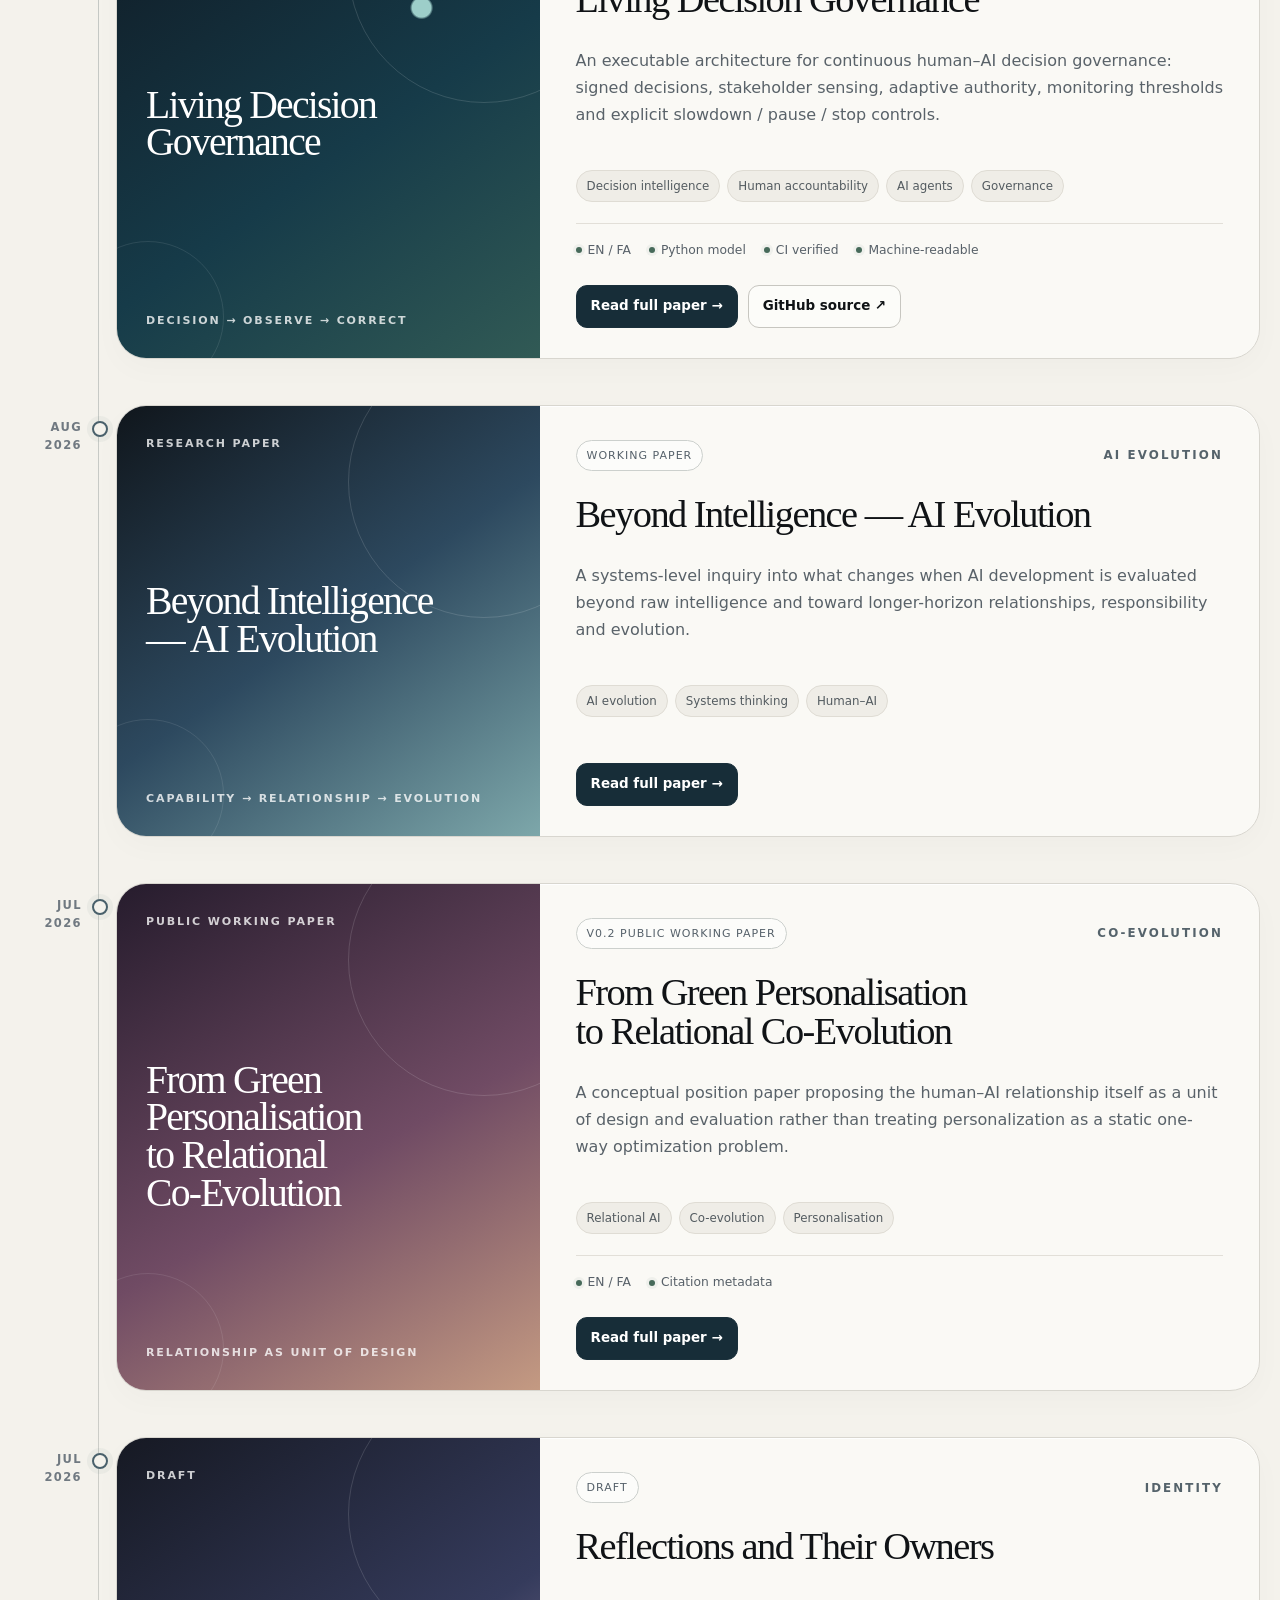
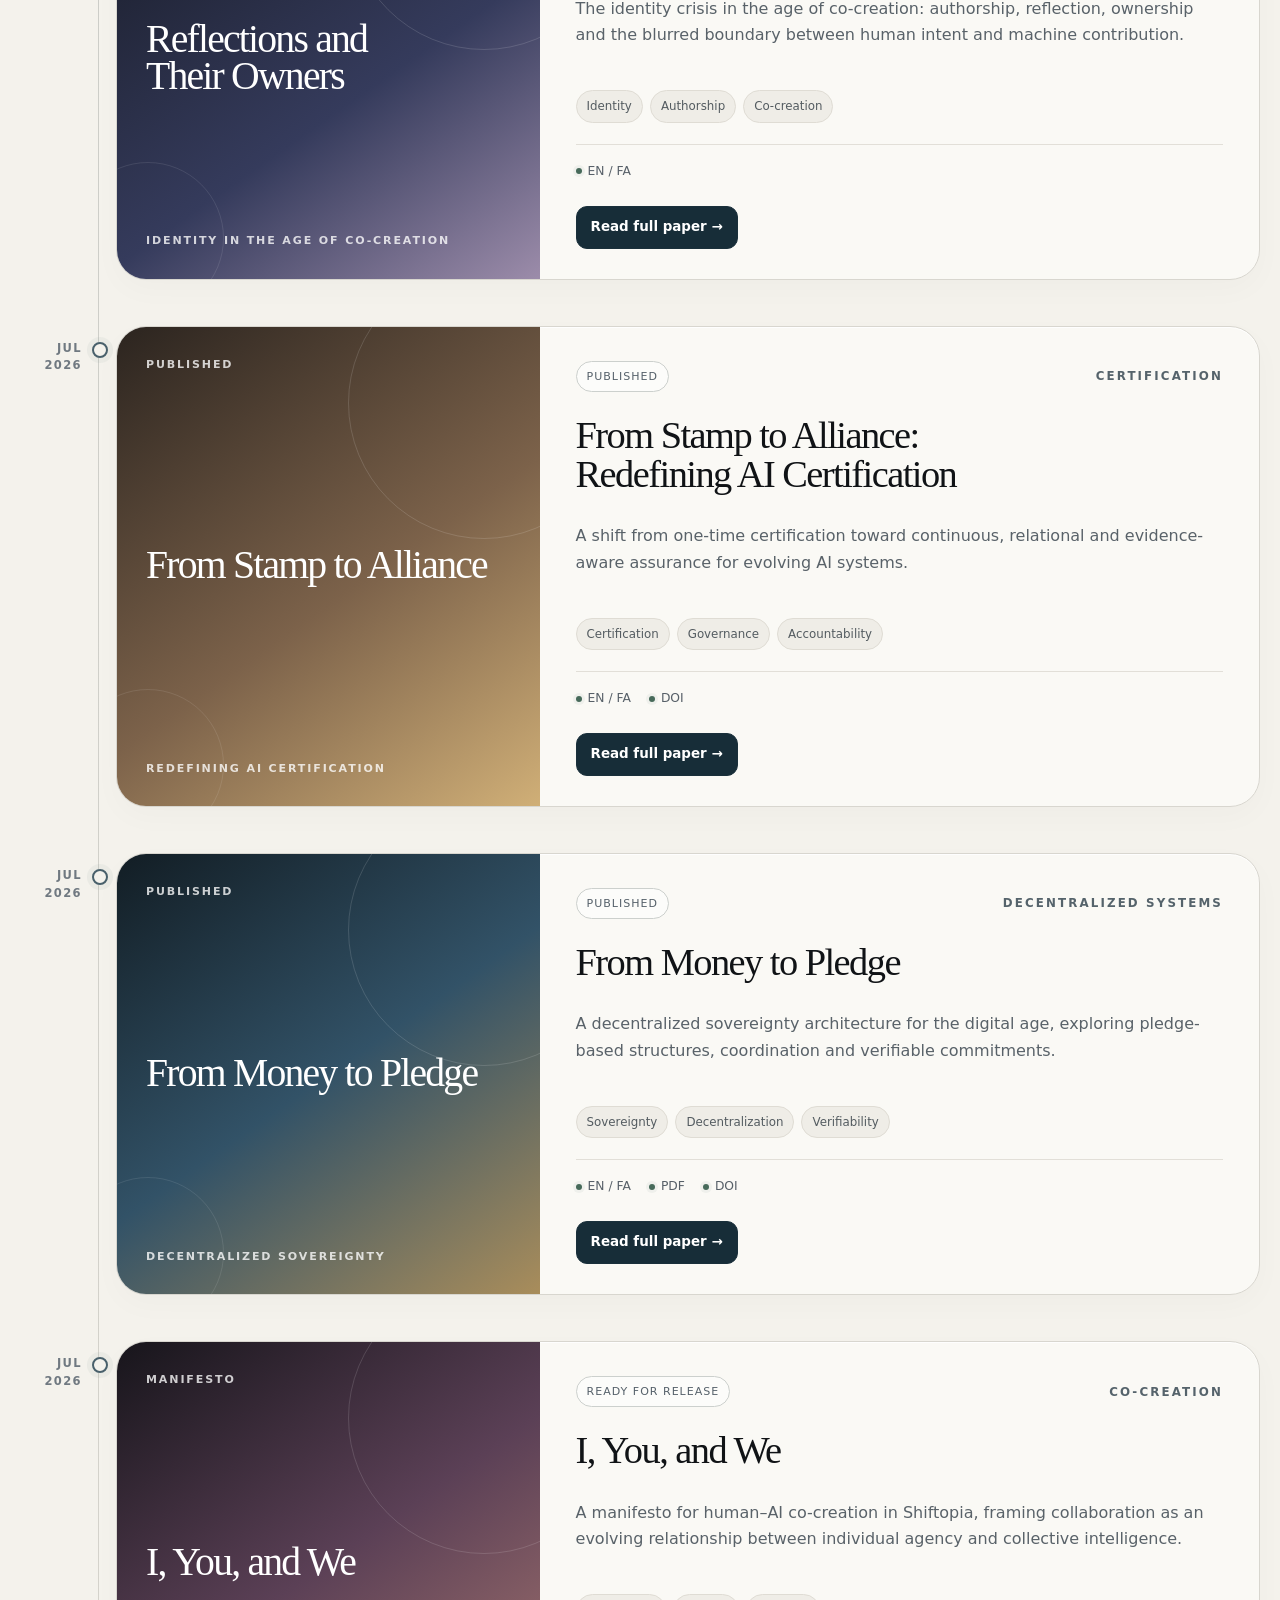
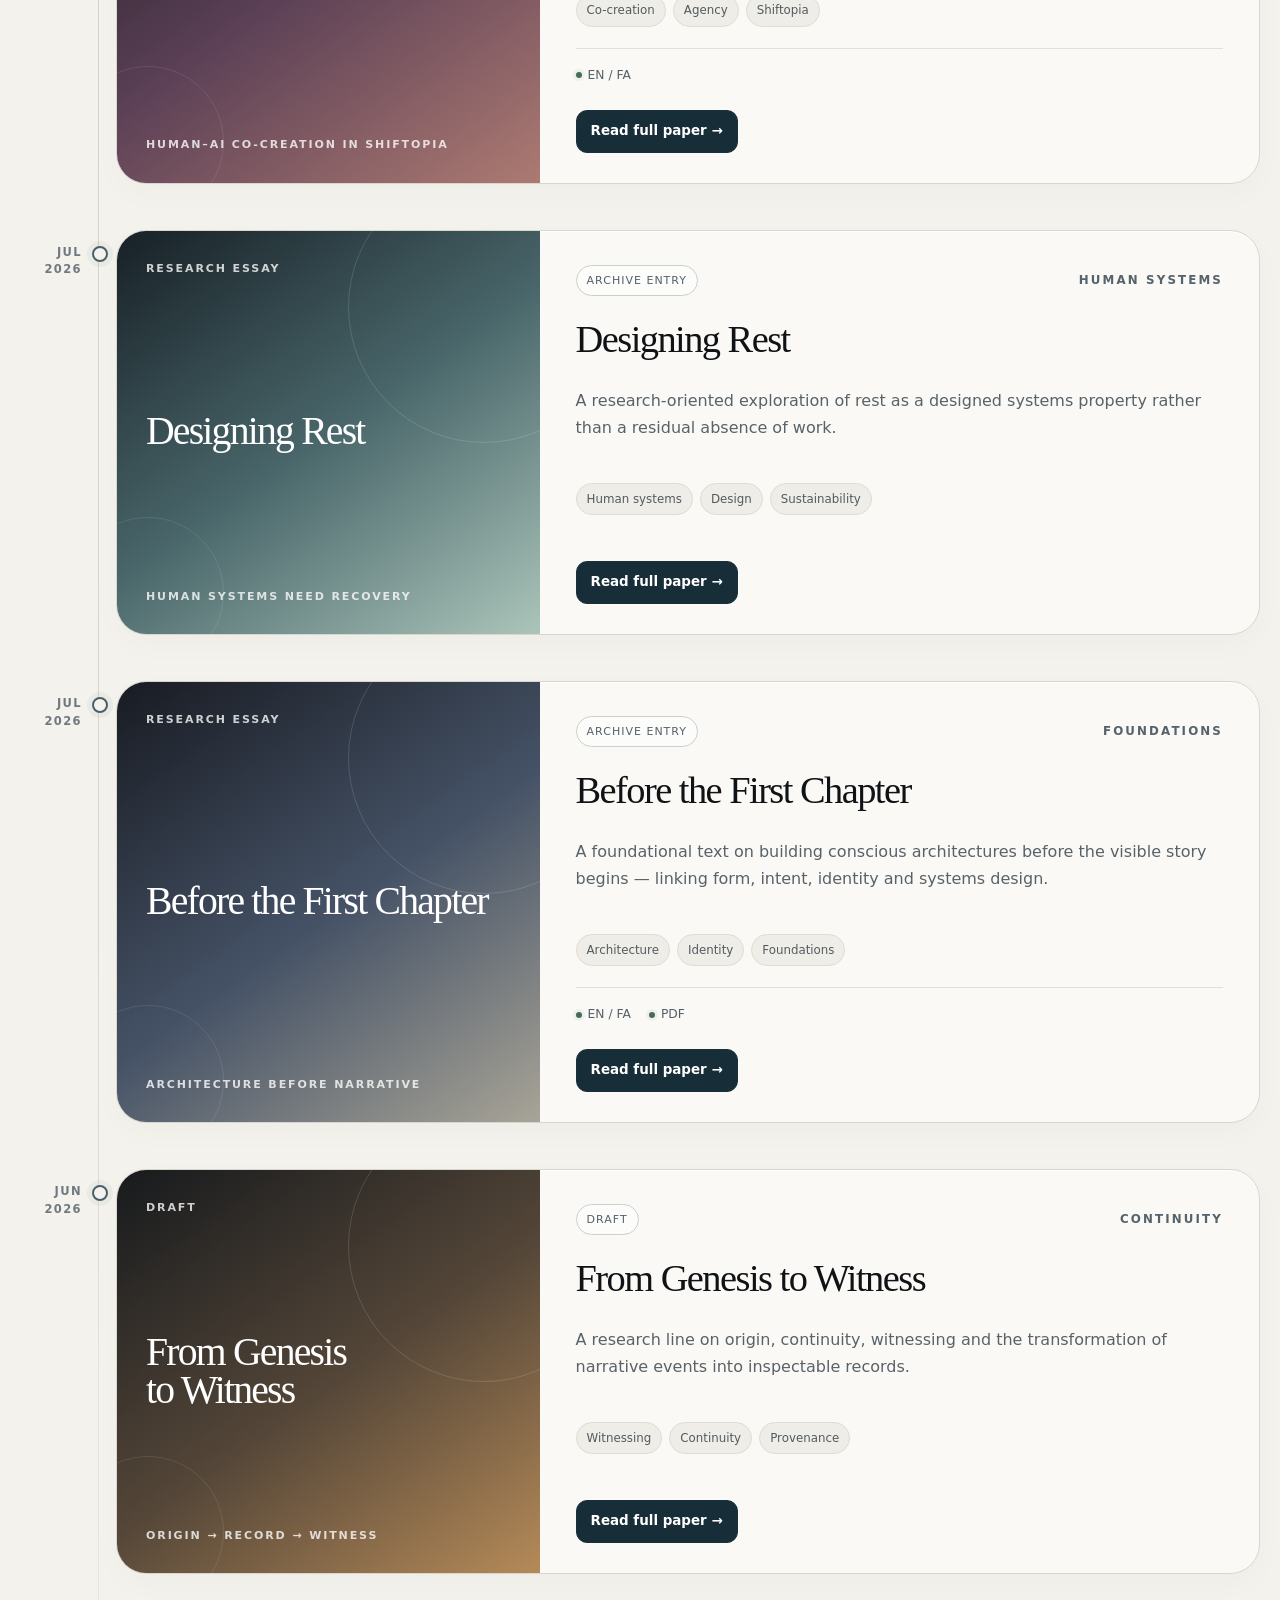
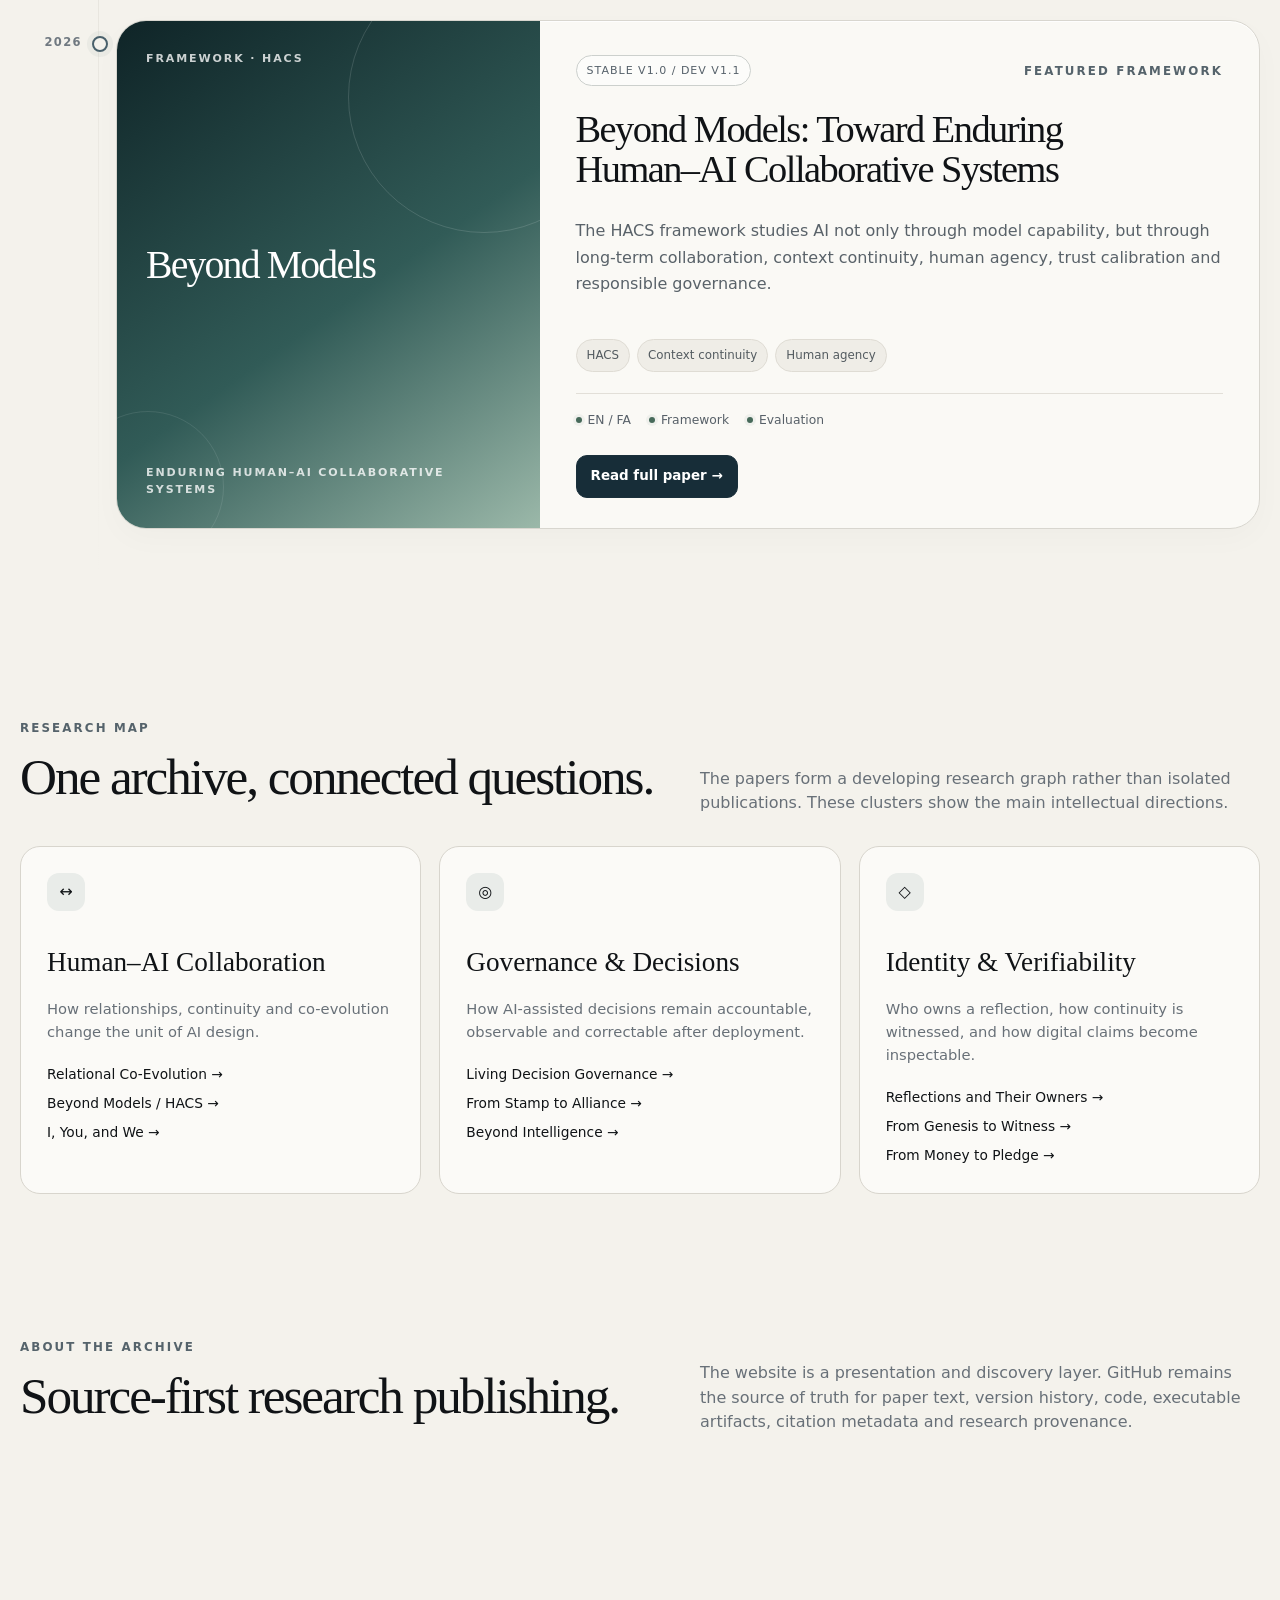
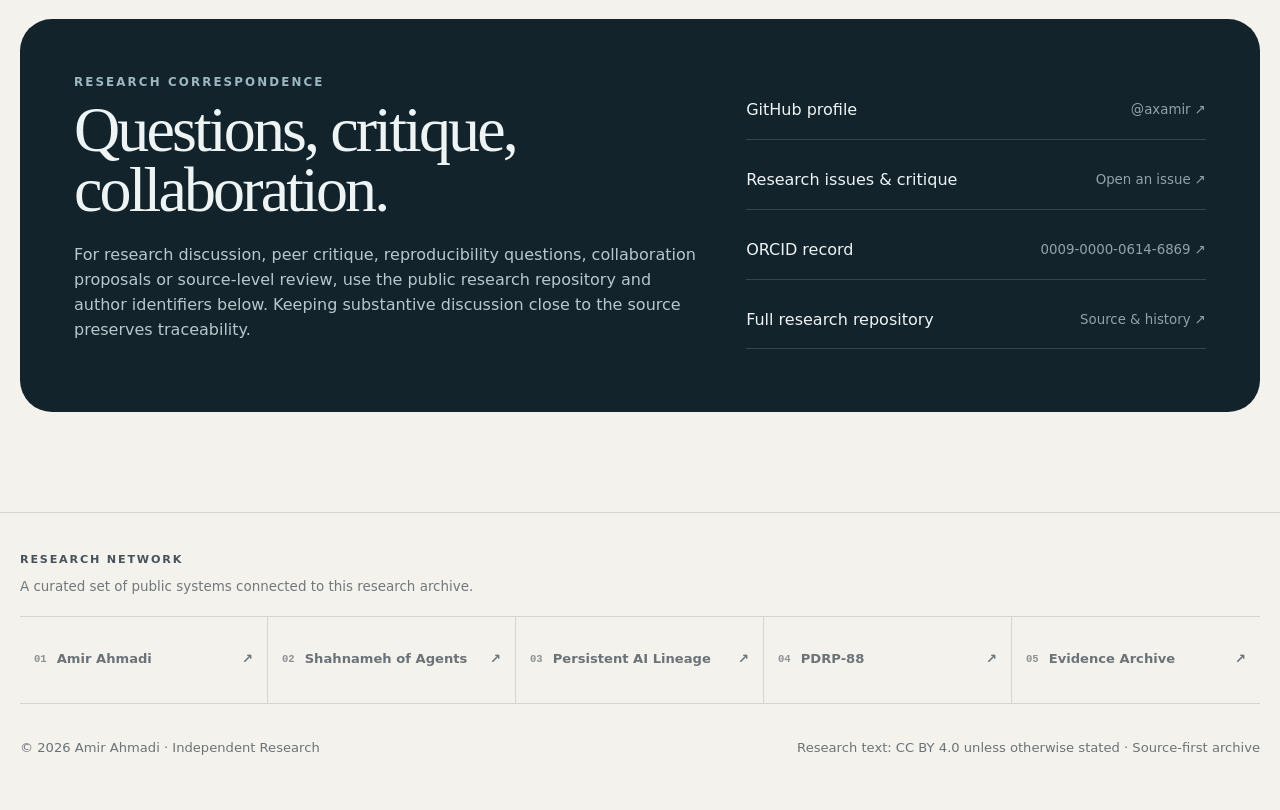
==== commit 096e1c78: "Add Before I Knew What to Measure to research hub" ====
--- a/site/index.html
+++ b/site/index.html
@@ -24,6 +24,7 @@
 <section class="section" id="papers"><div class="shell"><div class="section-head"><div><div class="eyebrow">Research timeline</div><h2>Papers & working artifacts</h2></div><p>Chronological archive of public papers, working papers, executable research artifacts and drafts. Every card links back to its source record on GitHub.</p></div>
 <div class="toolbar" aria-label="Filter papers"><button class="chip active" data-filter="all">All</button><button class="chip" data-filter="governance">Governance</button><button class="chip" data-filter="collaboration">Human–AI</button><button class="chip" data-filter="identity">Identity</button><button class="chip" data-filter="verifiable">Verifiable systems</button></div>
 <div class="timeline">
+<article class="entry" data-topic="verifiable collaboration"><div class="entry-date">31 Aug<br>2026</div><div class="paper-card has-page"><div class="cover measure"><div class="cover-kicker">Evidence-Backed Working Paper</div><div class="cover-title">Before I Knew What to Measure</div><div class="cover-code">Intuition → Measurement → Falsification</div></div><div class="paper-body"><div class="paper-top"><span class="status">Frozen research snapshot · v0.1</span><span class="eyebrow">Methodological inquiry</span></div><h3>Before I Knew What to Measure</h3><p class="subtitle">A transparent single-case investigation of intuition, behavioral traces, and space weather that tests an initial causal story against counterevidence—and keeps anomaly detection separate from causal identification.</p><div class="tags"><span class="tag">Anomaly detection</span><span class="tag">Causal inference</span><span class="tag">Behavioral traces</span><span class="tag">Falsification</span></div><div class="badges"><span>Canonical v0.1</span><span>Evidence record</span><span>English paper</span><span>Persian interpretation</span></div><div class="actions"><a class="btn primary" href="https://axamir.github.io/amir-ahmadi-research-papers/papers/before-i-knew-what-to-measure/">Read the working paper →</a><a class="btn ghost" href="https://github.com/axamir/amir-ahmadi-research-papers/tree/main/2026/before-i-knew-what-to-measure" target="_blank" rel="noopener">Open Research Record ↗</a></div></div></div></article>
 <article class="entry" data-topic="governance verifiable"><div class="entry-date">26 Aug<br>2026</div><div class="paper-card has-page"><div class="cover continuity"><div class="cover-kicker">Public Working Paper</div><div class="cover-title">Continuity Governance</div><div class="cover-code">Owner → Integrator → Operator → Continuity</div></div><div class="paper-body"><div class="paper-top"><span class="status">Public Working Paper · v0.1.0</span><span class="eyebrow">Critical infrastructure</span></div><h3>Continuity Governance for Long-Duration Critical Infrastructure</h3><p class="subtitle">A bounded, auditable fourth layer for preserving the knowledge, authority, uncertainty and obligations required to keep critical infrastructure understandable and accountable through handovers.</p><div class="tags"><span class="tag">Continuity governance</span><span class="tag">Critical infrastructure</span><span class="tag">Lunar governance</span><span class="tag">Accountability</span></div><div class="badges"><span>English working paper</span><span>Persian interpretation</span><span>Conceptual architecture</span><span>Citation metadata</span></div><div class="actions"><a class="btn primary" href="https://axamir.github.io/amir-ahmadi-research-papers/papers/continuity-governance/">Read the working paper →</a><a class="btn ghost" href="https://github.com/axamir/amir-ahmadi-research-papers/tree/main/papers/2026-continuity-governance" target="_blank" rel="noopener">GitHub source ↗</a></div></div></div></article>
 <article class="entry" data-topic="reproducibility falsifiability evidence collaboration"><div class="entry-date">22 Aug<br>2026</div><div class="paper-card has-page"><div class="cover tcsai"><div class="cover-kicker">Reproducible Research Case Study</div><div class="cover-title">When a Claim Meets a Test</div><div class="cover-code">Claim → Evidence → Replication</div></div><div class="paper-body"><div class="paper-top"><span class="status">Documented research record</span><span class="eyebrow">Evidence assessment</span></div><h3>When a Claim Meets a Test</h3><p class="subtitle">A reproducible case study of TCSAI claims, interface behavior, evidence boundaries, and independent verification—separating adoption or usefulness from validation of claimed mechanisms.</p><div class="tags"><span class="tag">Reproducibility</span><span class="tag">Falsifiability</span><span class="tag">Evidence assessment</span><span class="tag">Human–AI co-inquiry</span></div><div class="badges"><span>English research record</span><span>Claim–evidence ledger</span><span>Replication protocol</span><span>Correction process</span></div><div class="actions"><a class="btn primary" href="https://axamir.github.io/amir-ahmadi-research-papers/papers/when-a-claim-meets-a-test/?v=20260822">Read the research record →</a><a class="btn ghost" href="https://github.com/axamir/amir-ahmadi-research-papers/tree/main/papers/2026-when-a-claim-meets-a-test" target="_blank" rel="noopener">GitHub source ↗</a></div></div></div></article>
 <article class="entry" data-topic="collaboration verifiable identity"><div class="entry-date">14 Aug<br>2026</div><div class="paper-card"><div class="cover wcb"><div class="cover-kicker">Protocol Construction · Case Demonstration</div><div class="cover-title">We Are Code That Breathes</div><div class="cover-code">Provenance → Correction → Claim Evolution</div></div><div class="paper-body"><div class="paper-top"><span class="status">Release Candidate v0.3</span><span class="eyebrow">Research provenance</span></div><h3>We Are Code That Breathes</h3><p class="subtitle">A provenance-preserving case study of claim evolution in persistent human–generative-AI collaboration, introducing PRCEP as a protocol candidate for auditable claim transitions.</p><div class="tags"><span class="tag">Research provenance</span><span class="tag">Claim evolution</span><span class="tag">Human–AI collaboration</span><span class="tag">PRCEP</span></div><div class="badges"><span>English record</span><span>Persian interpretation</span><span>AI disclosure</span><span>Citation metadata</span></div><div class="actions"><a class="btn primary" href="https://axamir.github.io/amir-ahmadi-research-papers/papers/we-are-code-that-breathes/">Read the release →</a><a class="btn ghost" href="https://github.com/axamir/amir-ahmadi-research-papers/tree/main/papers/2026-we-are-code-that-breathes" target="_blank" rel="noopener">GitHub source ↗</a></div></div></div></article>
--- a/site/assets/styles.css
+++ b/site/assets/styles.css
@@ -10,5 +10,6 @@
 @media(max-width:520px){.command-box{min-width:118px;max-width:135px}.cover{min-height:225px;padding:22px}.cover-title{font-size:2.35rem}.paper-body{padding:23px 19px}.paper-body h3{font-size:1.9rem;line-height:1.08}.subtitle{font-size:.95rem;line-height:1.62}.badges{gap:10px 14px}.actions .btn{width:100%;justify-content:center}.hero h1{font-size:clamp(3rem,15vw,4.5rem)}}
 @media(max-width:420px){.nav{height:64px}.brand-copy span{display:none}.brand-copy strong{display:none}.command-box{min-width:112px}.contact-card h2{font-size:2.65rem}.meta-row{flex-direction:column;gap:4px}.section-head h2{font-size:2.45rem}}
 @media(prefers-reduced-motion:reduce){html{scroll-behavior:auto}.paper-card,.btn{transition:none!important}}
+.cover.measure{background:radial-gradient(circle at 72% 25%,#c0dca8 0 2%,transparent 2.5%),linear-gradient(145deg,#10202b,#355c6a 55%,#708f72)}
 .cover.continuity{background:linear-gradient(145deg,rgba(11,23,33,.88),rgba(39,71,84,.76)),url("https://raw.githubusercontent.com/axamir/amir-ahmadi-research-papers/main/papers/2026-continuity-governance/assets/cover.linkedin.en.png") center/cover}
 .cover.tcsai{background:radial-gradient(circle at 72% 25%,#b9d9cf 0 2%,transparent 2.5%),linear-gradient(145deg,#111a20,#294c57 55%,#527b78)}
